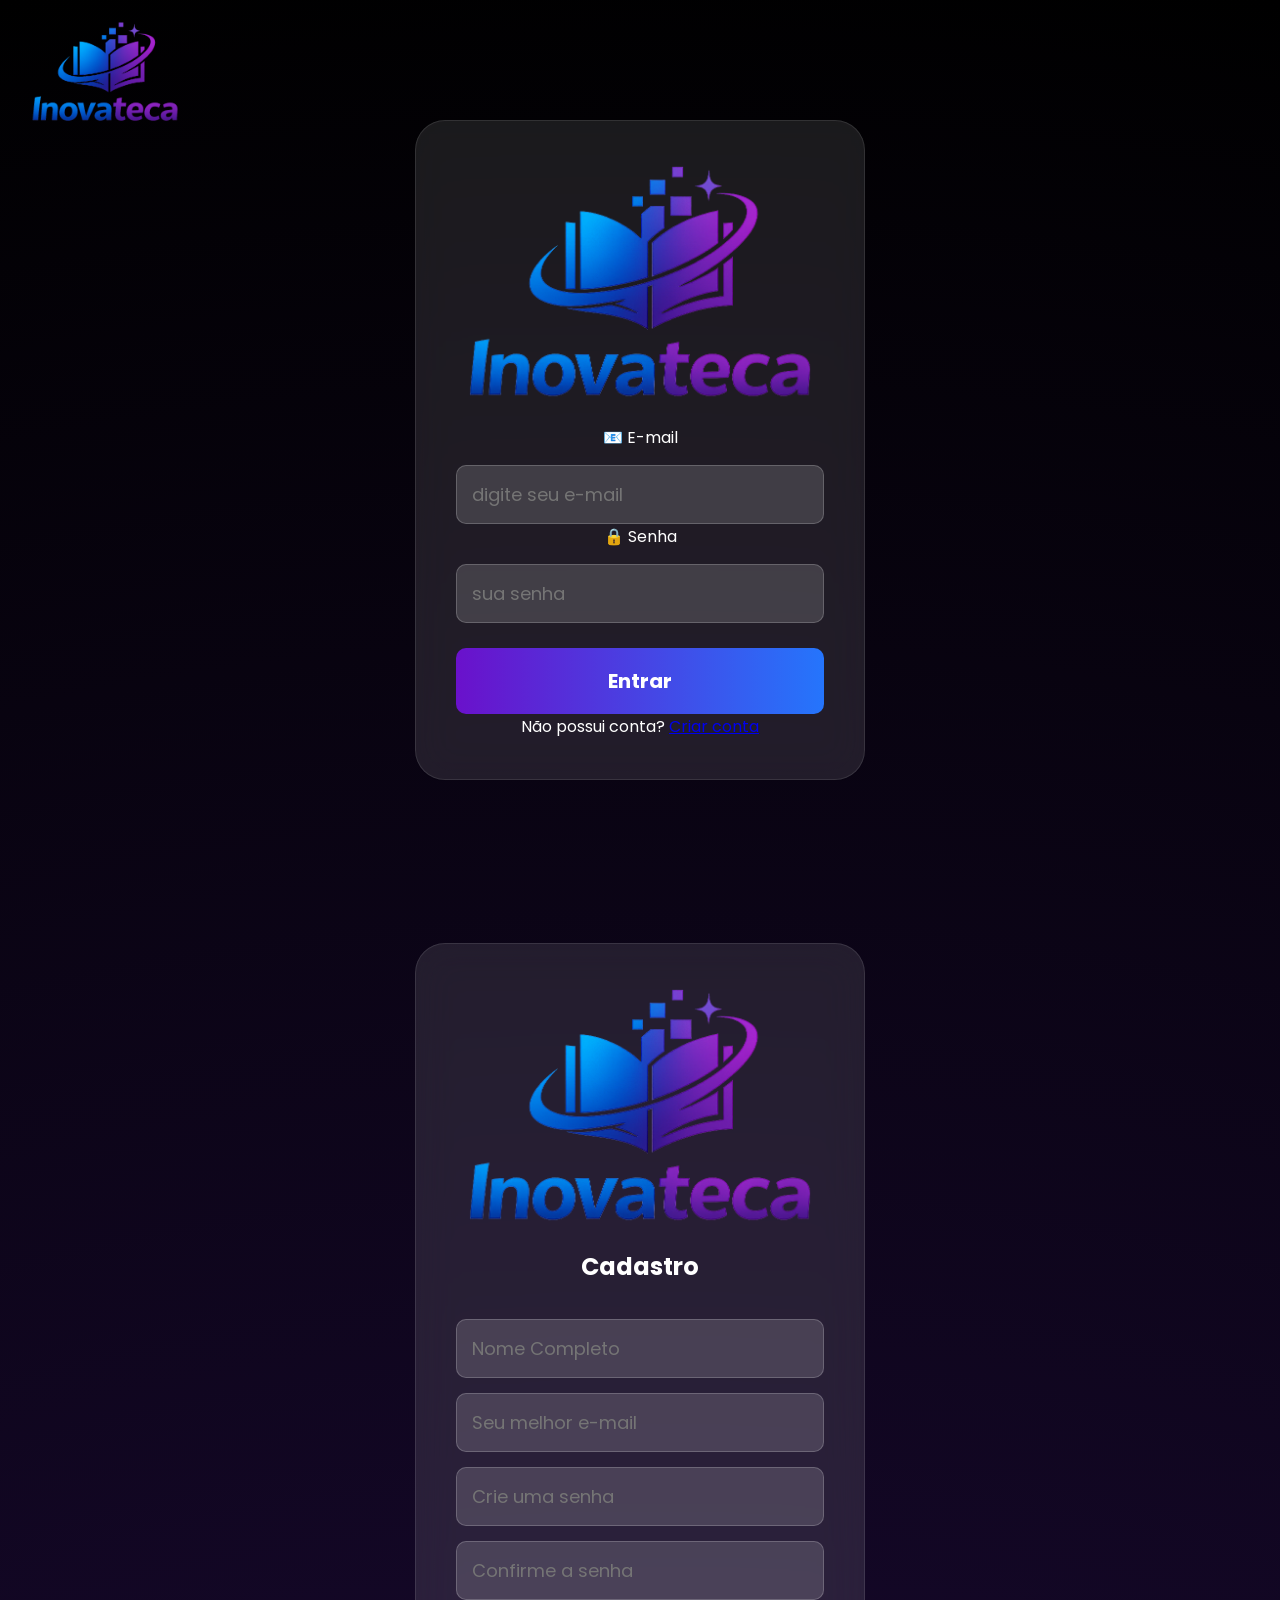
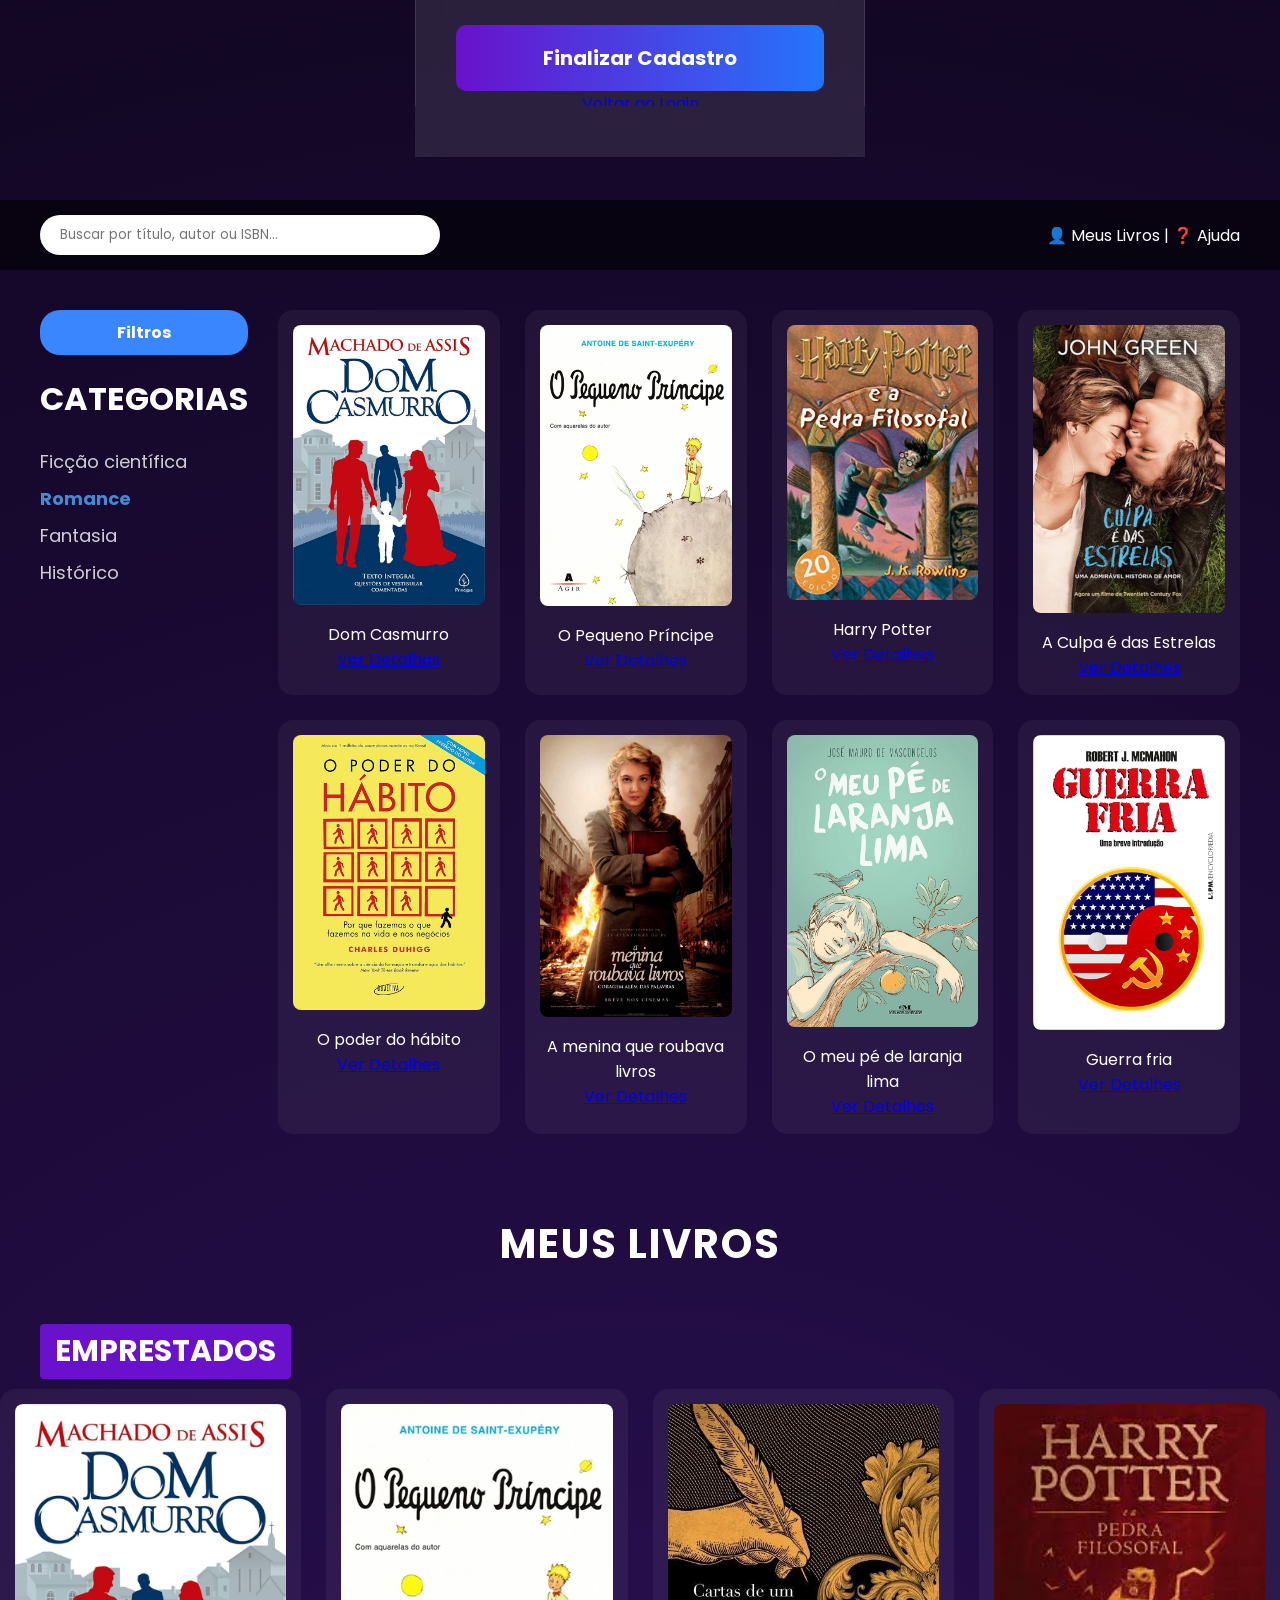
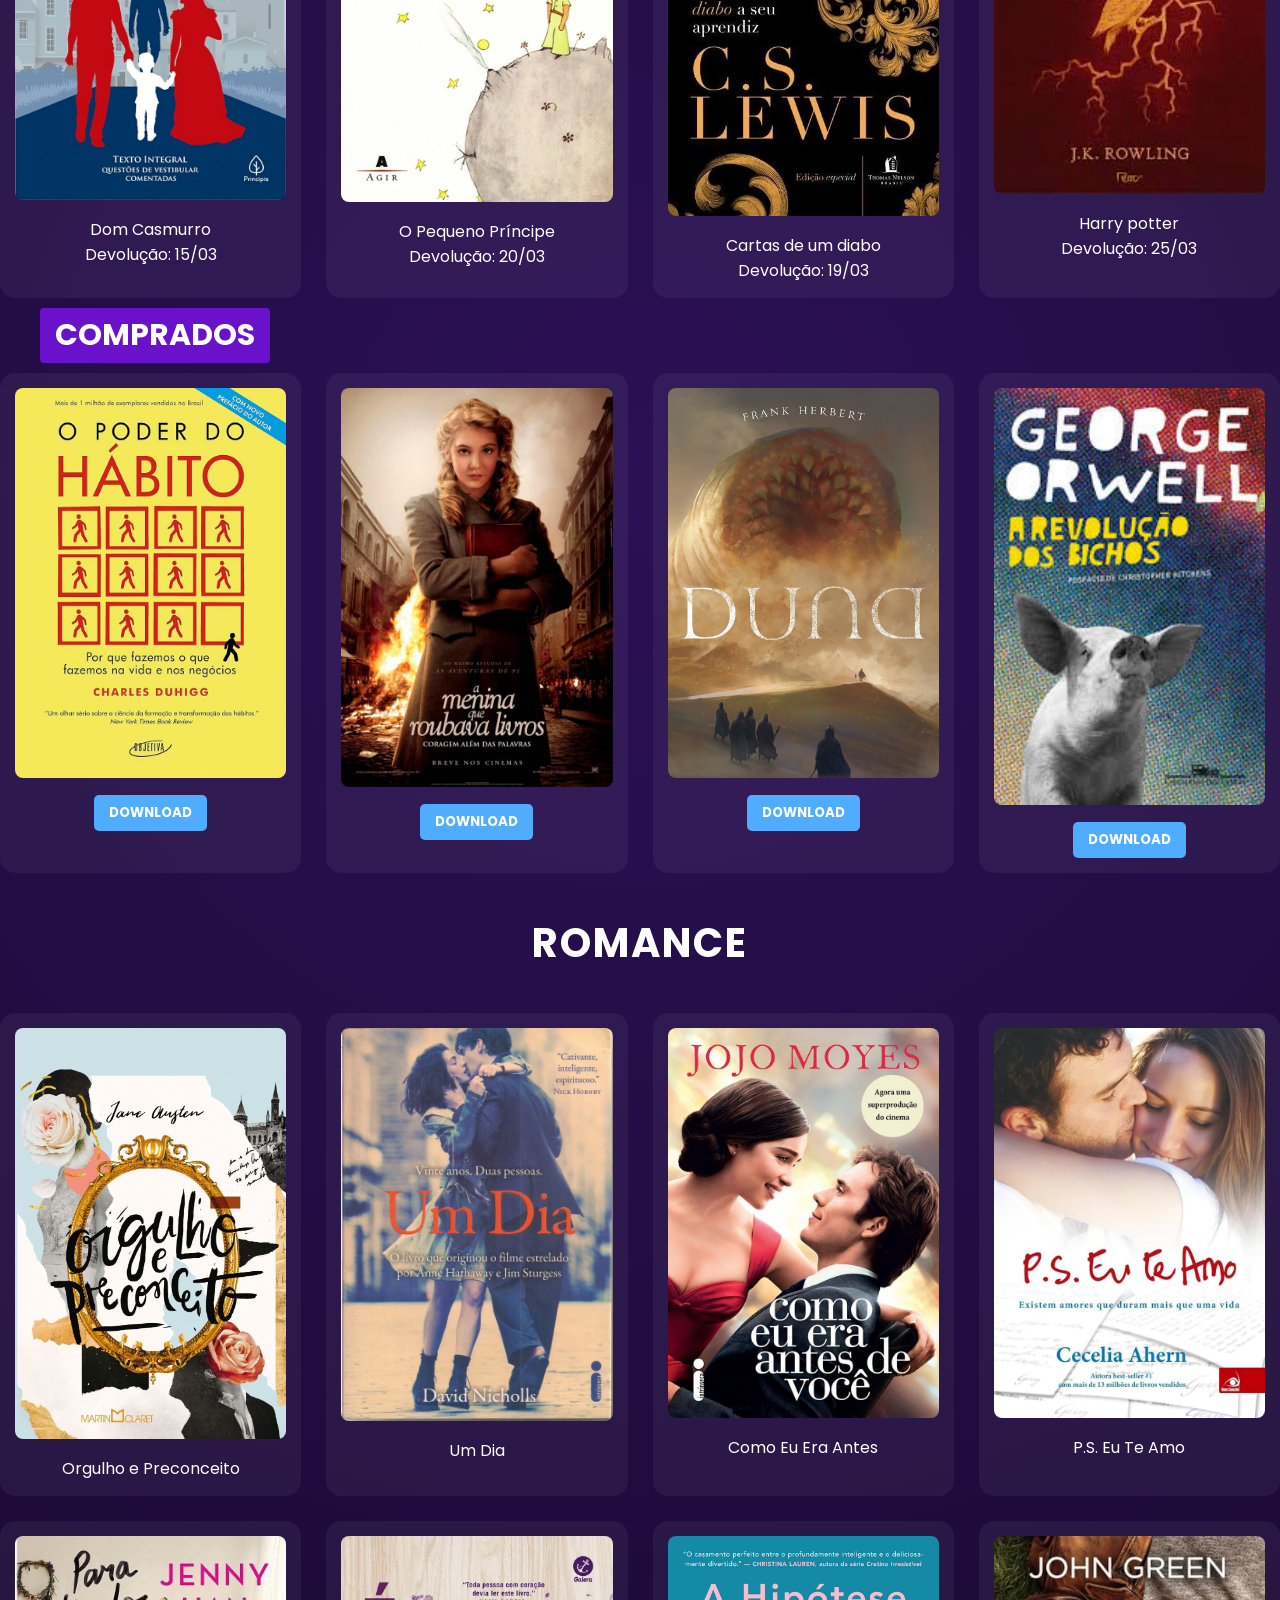
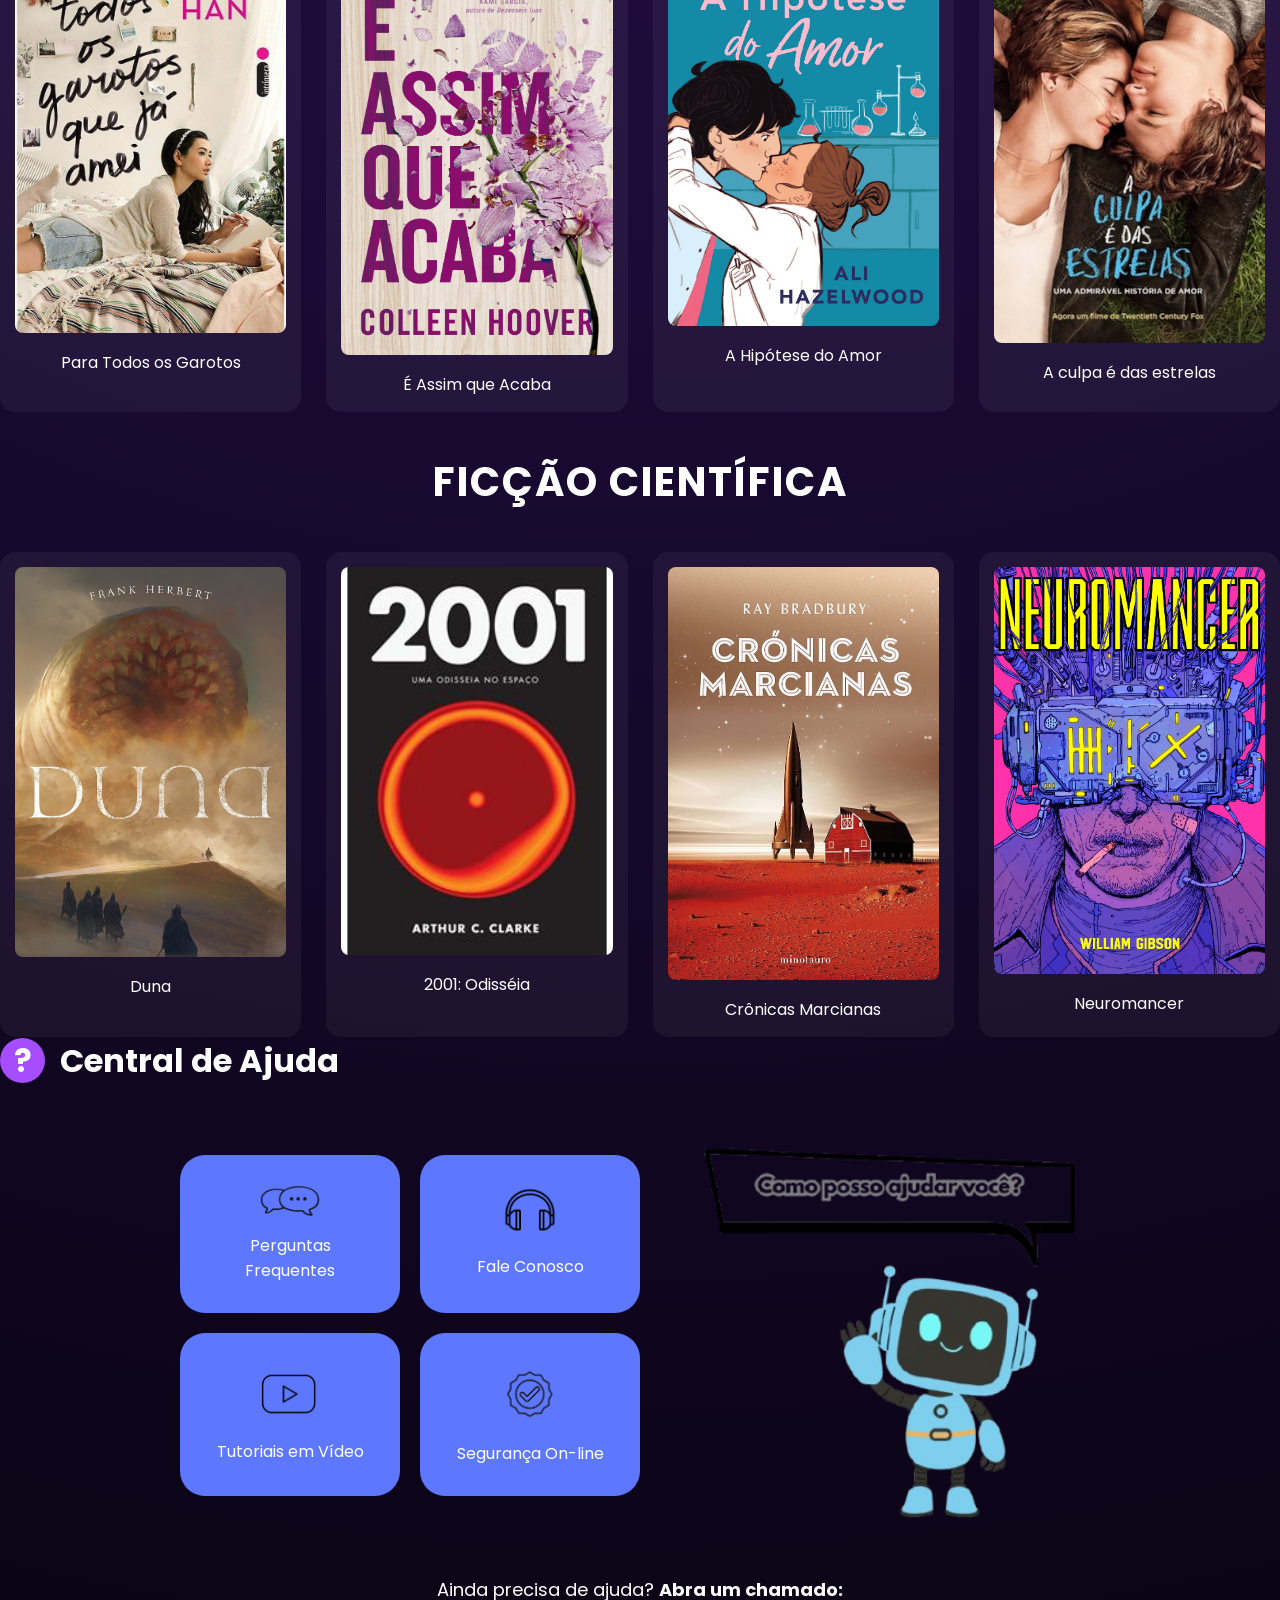
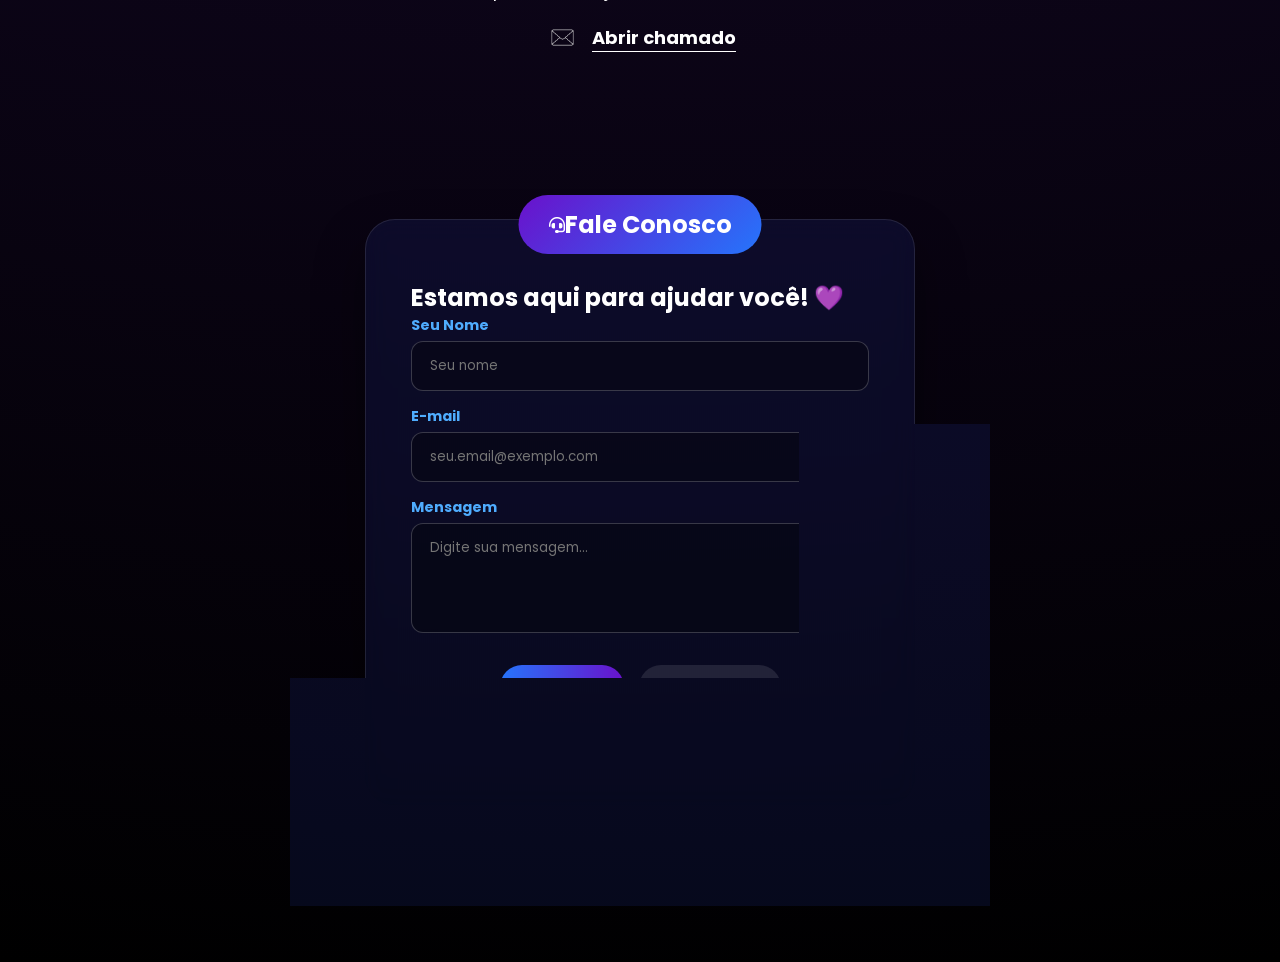
==== meu-site/index.html @ 7f97dfe0 "site adicionado" ====
<!DOCTYPE html>
<html lang="pt-br">
<head>
    <meta charset="UTF-8">
    <meta name="viewport" content="width=device-width, initial-scale=1.0">
    <title>Inovateca | Biblioteca Virtual</title>
    <link rel="stylesheet" href="style.css">
    <link href="https://fonts.googleapis.com/css2?family=Poppins:wght@400;600;700&display=swap" rel="stylesheet">
    <link rel="stylesheet" href="https://cdnjs.cloudflare.com/ajax/libs/font-awesome/6.0.0/css/all.min.css">
</head>
<body>

    <img src="logo2.png" alt="Inovateca" class="logo-fixa-canto">
    <div class="stars-bg"></div>

    <section id="login" class="panel">
        <div class="auth-card">
            <img src="logo.png" alt="Inovateca" class="logo-gigante"> 
            <div class="input-container">
                <div class="input-group"> 
                    <label>📧 E-mail</label>
                    <input type="email" placeholder="digite seu e-mail">
                </div>
                <div class="input-group">
                    <label>🔒 Senha</label>
                    <input type="password" placeholder="sua senha">
                </div>
            </div>
            <button class="btn-primary" onclick="document.getElementById('catalogo').scrollIntoView({behavior: 'smooth'})">Entrar</button>
            <p class="switch-auth">Não possui conta? <a href="#cadastro">Criar conta</a></p>
        </div>
    </section> 

    <section id="cadastro" class="panel">
        <div class="auth-card">
            <img src="logo.png" alt="Inovateca" class="logo-gigante">
            <h2 style="margin-bottom:20px">Cadastro</h2>
            <div class="input-container">
                <input type="text" placeholder="Nome Completo">
                <input type="email" placeholder="Seu melhor e-mail">
                <input type="password" placeholder="Crie uma senha">
                <input type="password" placeholder="Confirme a senha">
            </div>
            <button class="btn-primary">Finalizar Cadastro</button>
            <p class="switch-auth"><a href="#login">Voltar ao Login</a></p>
        </div>
    </section>

    <section id="catalogo" class="content-panel-full">
        <header class="top-header">
            <div class="search-box">
                <input type="text" placeholder="Buscar por título, autor ou ISBN...">
            </div>
            <div class="header-icons">
                <span onclick="document.getElementById('meus-livros').scrollIntoView({behavior: 'smooth'})" style="cursor:pointer">👤 Meus Livros</span> | 
                <span onclick="document.getElementById('ajuda').scrollIntoView({behavior: 'smooth'})" style="cursor:pointer">❓ Ajuda</span>
            </div>
        </header>

        <div class="main-layout">
            <aside class="sidebar">
                <div class="filter-badge">Filtros</div>
                <div class="filter-group">
                    <h4>Categorias</h4>
                    <ul>
                        <li onclick="document.getElementById('sci-fi').scrollIntoView({behavior: 'smooth'})" style="cursor:pointer">Ficção científica</li>
                        <li onclick="document.getElementById('romance').scrollIntoView({behavior: 'smooth'})" style="color:#4facfe; cursor:pointer; font-weight:bold;">Romance</li>
                        <li>Fantasia</li>
                        <li>Histórico</li>
                    </ul>
                </div>
            </aside>

            <main class="books-display">
                <div class="books-grid">
                    <div class="book-card"><img src="livro1.jpg"><p>Dom Casmurro</p><a href="#">Ver Detalhes</a></div>
                    <div class="book-card"><img src="livro2.jpg"><p>O Pequeno Príncipe</p><a href="#">Ver Detalhes</a></div>
                    <div class="book-card"><img src="livro3.jpg"><p>Harry Potter</p><a href="#">Ver Detalhes</a></div>
                    <div class="book-card"><img src="livro4.jpg"><p>A Culpa é das Estrelas</p><a href="#">Ver Detalhes</a></div>
                    <div class="book-card"><img src="livro5.jpg"><p>O poder do hábito</p><a href="#">Ver Detalhes</a></div>
                    <div class="book-card"><img src="livro6.jpg"><p>A menina que roubava livros</p><a href="#">Ver Detalhes</a></div>
                    <div class="book-card"><img src="livro7.jpg"><p>O meu pé de laranja lima</p><a href="#">Ver Detalhes</a></div>
                    <div class="book-card"><img src="livro8.jpg"><p>Guerra fria</p><a href="#">Ver Detalhes</a></div>
                </div>
            </main>
        </div>
    </section>

    <section id="meus-livros" class="content-panel-full section-padding">
        <div class="container-center">
            <h2 class="romance-huge-title">Meus Livros</h2>
            <div class="label-purple">Emprestados</div>
            <div class="books-grid">
                <div class="book-card"><img src="livro1.jpg"><p>Dom Casmurro</p><span>Devolução: 15/03</span></div>
                <div class="book-card"><img src="livro2.jpg"><p>O Pequeno Príncipe</p><span>Devolução: 20/03</span></div>
                <div class="book-card"><img src="livro20.jpg"><p>Cartas de um diabo</p><span>Devolução: 19/03</span></div>
                <div class="book-card"><img src="livro17.jpg"><p>Harry potter</p><span>Devolução: 25/03</span></div>
            </div>
            
            <div class="label-purple">Comprados</div>
            <div class="books-grid">
                <div class="book-card"><img src="livro5.jpg"><button class="btn-dw">DOWNLOAD</button></div>
                <div class="book-card"><img src="livro6.jpg"><button class="btn-dw">DOWNLOAD</button></div>
                <div class="book-card"><img src="livro21.jpg"><button class="btn-dw">DOWNLOAD</button></div>
                <div class="book-card"><img src="livro19.jpg"><button class="btn-dw">DOWNLOAD</button></div>
            </div>
        </div>
    </section>

    <section id="romance" class="content-panel-full section-padding">
        <div class="container-center">
            <h1 class="romance-huge-title">ROMANCE</h1>
            <div class="books-grid">
                <div class="book-card"><img src="livro10.jpg"><p>Orgulho e Preconceito</p></div>
                <div class="book-card"><img src="livro9.jpg"><p>Um Dia</p></div>
                <div class="book-card"><img src="livro14.jpg"><p>Como Eu Era Antes</p></div>
                <div class="book-card"><img src="livro13.jpg"><p>P.S. Eu Te Amo</p></div>
                <div class="book-card"><img src="livro12.jpg"><p>Para Todos os Garotos</p></div>
                <div class="book-card"><img src="livro11.jpg"><p>É Assim que Acaba</p></div>
                <div class="book-card"><img src="livro15.jpg"><p>A Hipótese do Amor</p></div>
                <div class="book-card"><img src="livro4.jpg"><p>A culpa é das estrelas</p></div>
            </div>
        </div>
    </section>

    <section id="sci-fi" class="content-panel-full section-padding">
        <div class="container-center">
            <h1 class="romance-huge-title">FICÇÃO CIENTÍFICA</h1>
            <div class="books-grid">
                <div class="book-card"><img src="livro21.jpg"><p>Duna</p></div>
                <div class="book-card"><img src="livro22.jpg"><p>2001: Odisséia</p></div>
                <div class="book-card"><img src="livro23.jpg"><p>Crônicas Marcianas</p></div>
                <div class="book-card"><img src="livro24.jpg"><p>Neuromancer</p></div>
            </div>
        </div>
    </section>

    <section id="ajuda" class="content-panel-full section-padding">
        <div class="container-center">
            <h2 class="title-section-ajuda">
                <span class="purple-circle">?</span> Central de Ajuda
            </h2>
            <div class="help-main-flex">
                <div class="help-grid-blue">
                    <div class="help-card"><img src="balão.png"><p>Perguntas Frequentes</p></div>
                    <div class="help-card" onclick="document.getElementById('contato-secao').scrollIntoView({behavior: 'smooth'})">
                        <img src="fone.png"><p>Fale Conosco</p>
                    </div>
                    <div class="help-card"><img src="youtube.png"><p>Tutoriais em Vídeo</p></div>
                    <div class="help-card"><img src="segurança.png"><p>Segurança On-line</p></div>
                </div>
                <div class="robot-side-box">
                    <img src="robo.png" alt="Robô" class="img-robo-ajuda">
                </div>
            </div>
            <div class="ticket-footer">
                <p>Ainda precisa de ajuda? <strong>Abra um chamado:</strong></p>
                <div class="ticket-line">
                    <img src="envelope.png" class="mini-envelope">
                    <a href="#">Abrir chamado</a>
                </div>
            </div>
        </div>
    </section>

    <section id="contato-secao" class="panel">
        <div class="container-contato">
            <div class="contact-card">
                <div class="header-badge">
                    <i class="fas fa-headset"></i>
                    <h1>Fale Conosco</h1>
                </div>
                <h2>Estamos aqui para <strong>ajudar você!</strong> 💜</h2>
                <form>
                    <div class="input-group">
                        <label>Seu Nome</label>
                        <input type="text" placeholder="Seu nome">
                    </div>
                    <div class="input-group">
                        <label>E-mail</label>
                        <input type="email" placeholder="seu.email@exemplo.com">
                    </div>
                    <div class="input-group">
                        <label>Mensagem</label>
                        <textarea rows="4" placeholder="Digite sua mensagem..."></textarea>
                    </div>
                    <div class="button-container">
                        <button type="submit" class="btn-send">Enviar</button>
                        <button type="button" class="btn-cancel">Cancelar</button>
                    </div>
                </form>
                <p class="footer-text">
                    Ou entre em contato direto: <a href="mailto:suport@exemplo.com">suport@exemplo.com</a>
                </p>
            </div>
        </div>
    </section>

</body>
</html>
---- meu-site/style.css ----
/* --- CONFIGURAÇÕES GERAIS --- */
* { 
    margin: 0; 
    padding: 0; 
    box-sizing: border-box; 
    font-family: 'Poppins', sans-serif; 
}

body { 
    background: radial-gradient(circle at center, #2b1055 0%, #000 100%);
    color: white; 
    scroll-behavior: smooth; 
    overflow-x: hidden; 
}

.stars-bg {
    position: fixed; 
    top: 0; left: 0; 
    width: 100%; height: 100%;
    background-image: url('https://www.transparenttextures.com/patterns/stardust.png');
    z-index: -1;
}

.logo-fixa-canto {
    position: fixed; 
    top: 20px; left: 30px; 
    width: 150px;
    z-index: 9999; 
    pointer-events: none;
}

.panel { 
    min-height: 100vh; 
    display: flex; 
    justify-content: center; 
    align-items: center; 
}

/* CLASSE ADICIONADA: TÍTULO GIGANTE CENTRALIZADO */
.romance-huge-title {
    width: 100%;
    text-align: center;
    font-size: 40px;
    font-weight: 700;
    text-transform: uppercase;
    color: white;
    margin: 40px 0;
    letter-spacing: 2px;
}

/* --- LOGIN / CADASTRO --- */
.auth-card {
    background: rgba(255, 255, 255, 0.1);
    backdrop-filter: blur(20px);
    border-radius: 30px; 
    padding: 40px; 
    width: 450px;
    text-align: center; 
    border: 1px solid rgba(255,255,255,0.1);
}

.logo-gigante { width: 350px; margin-bottom: 10px; }

.auth-card input {
    width: 100%; 
    background: rgba(255,255,255,0.15);
    border: 1px solid rgba(255,255,255,0.2);
    border-radius: 10px; 
    padding: 15px; 
    color: white;
    font-size: 18px; 
    margin-top: 15px;
}

.btn-primary {
    width: 100%; 
    padding: 18px; 
    margin-top: 25px;
    border-radius: 10px; 
    border: none; 
    font-weight: bold;
    background: linear-gradient(90deg, #6a11cb, #2575fc);
    color: white; 
    font-size: 20px; 
    cursor: pointer;
}

/* --- CATALOGO (AJUSTADO PELA IMAGEM) --- */
.top-header {
    display: flex; 
    align-items: center; 
    justify-content: space-between;
    padding: 15px 40px; 
    background: rgba(0,0,0,0.6);
}

.search-box input { 
    background: white; 
    color: #333; 
    border-radius: 20px; 
    padding: 10px 20px; 
    width: 400px; 
    border: none; 
}

.main-layout { display: flex; padding: 40px; gap: 30px; }
.sidebar { width: 250px; }
.filter-badge { background: #3a86ff; padding: 10px; border-radius: 20px; text-align: center; font-weight: bold; }

.filter-group h4 { 
    font-size: 32px; 
    margin: 20px 0; 
    color: white; 
    text-transform: uppercase; 
    font-weight: 700;
}

.filter-group li { 
    list-style: none; 
    font-size: 18px; 
    padding: 5px 0; 
    opacity: 0.8; 
    transition: 0.3s; 
}

.books-grid {
    display: grid; 
    grid-template-columns: repeat(4, 1fr); 
    gap: 25px; 
    flex-grow: 1;
}

.book-card { 
    background: rgba(255,255,255,0.05); 
    padding: 15px; 
    border-radius: 15px; 
    text-align: center; 
    transition: 0.3s;
}

.book-card:hover {
    box-shadow: 0 0 15px rgba(177, 148, 255, 0.4);
    transform: translateY(-5px);
}

.book-card img { 
    width: 100%; 
    border-radius: 8px; 
    margin-bottom: 10px; 
}

.btn-dw { 
    background: #4facfe; 
    border: none; 
    padding: 8px 15px; 
    border-radius: 5px; 
    color: white; 
    font-weight: bold; 
    cursor: pointer; 
}

/* --- AJUDA --- */
.title-section-ajuda { font-size: 32px; margin-bottom: 40px; display: flex; align-items: center; }
.purple-circle { 
    background: #a64dff; 
    width: 45px; height: 45px; 
    border-radius: 50%; 
    display: flex; justify-content: center; align-items: center; 
    margin-right: 15px; 
    font-weight: bold;
}

.help-main-flex { display: flex; align-items: center; justify-content: center; gap: 60px; }
.help-grid-blue { display: grid; grid-template-columns: repeat(2, 220px); gap: 20px; }
.help-card { 
    background: #5d78ff; 
    padding: 30px; 
    border-radius: 25px; 
    text-align: center; 
    cursor: pointer; 
    transition: 0.3s; 
}

.help-card:hover { transform: scale(1.05); }
.help-card img { width: 60px; margin-bottom: 10px; }
.img-robo-ajuda { width: 400px; }

.robot-side-box { display: flex; flex-direction: column; align-items: center; }
.chat-bubble-tail {
    background: white; color: black; padding: 12px 25px;
    border-radius: 15px; font-weight: bold; margin-bottom: 20px;
    position: relative; box-shadow: 0 4px 10px rgba(0,0,0,0.2);
}
.chat-bubble-tail::after {
    content: ''; position: absolute; bottom: -10px; right: 50%;
    transform: translateX(50%); border-left: 10px solid transparent;
    border-right: 10px solid transparent; border-top: 10px solid white;
}

/* RODAPÉ CHAMADO */
.ticket-footer { text-align: center; margin-top: 50px; font-size: 18px; }

.ticket-line { 
    display: flex; 
    align-items: center; 
    justify-content: center; 
    gap: 12px; 
    margin-top: 10px; 
}

.mini-envelope { width: 35px; height: auto; }

.ticket-line a { 
    color: white; 
    text-decoration: none; 
    font-weight: bold; 
    border-bottom: 1px solid white; 
    transition: 0.3s; 
}

.ticket-line a:hover { color: #4facfe; border-bottom-color: #4facfe; }

/* --- FALE CONOSCO (PREMIUM) --- */
.container-contato { width: 100%; display: flex; justify-content: center; padding: 60px 20px; }

.contact-card {
    background: rgba(40, 60, 180, 0.15); 
    backdrop-filter: blur(12px);
    padding: 60px 45px 40px; 
    border-radius: 30px;
    width: 100%; 
    max-width: 550px; 
    position: relative;
    border: 1px solid rgba(255, 255, 255, 0.1);
    box-shadow: 0 25px 50px rgba(0, 0, 0, 0.4);
}

.contact-card .header-badge {
    background: linear-gradient(135deg, #6a11cb 0%, #2575fc 100%);
    display: flex; align-items: center; padding: 12px 30px;
    border-radius: 50px; position: absolute; top: -25px; left: 50%;
    transform: translateX(-50%); white-space: nowrap;
}

.contact-card label { display: block; margin-bottom: 5px; color: #4facfe; font-size: 0.9rem; font-weight: bold; text-align: left; }

.contact-card input, .contact-card textarea {
    width: 100% !important; 
    padding: 14px 18px !important; 
    border-radius: 12px !important;
    background: rgba(0, 0, 0, 0.3) !important; 
    border: 1px solid rgba(255, 255, 255, 0.2) !important;
    color: white !important; 
    margin-bottom: 15px !important; 
    outline: none !important;
}

.contact-card input:focus, .contact-card textarea:focus {
    border-color: #6a11cb !important; 
    box-shadow: 0 0 10px rgba(106, 17, 203, 0.5) !important;
}

.button-container { display: flex; gap: 15px; justify-content: center; margin-top: 10px; }

.btn-send { background: linear-gradient(90deg, #2575fc, #6a11cb); color: white; padding: 12px 40px; border-radius: 30px; border:none; font-weight:bold; cursor:pointer; }
.btn-cancel { background: rgba(255,255,255,0.1); color: white; padding: 12px 40px; border-radius: 30px; border:none; cursor:pointer; }

.footer-text { text-align: center; margin-top: 35px; font-size: 0.85rem; color: rgba(255, 255, 255, 0.5); }
.footer-text a { color: #4facfe; font-weight: bold; text-decoration: none; }

.label-purple {
    background-color: #6a11cb; /* Roxo vibrante combinando com seu tema */
    color: white;               /* Cor do texto */
    padding: 5px 15px;          /* Espaçamento interno para formar o quadrado/retângulo */
    border-radius: 4px;         /* Curvatura leve nos cantos (opcional) */
    display: inline-block;      /* Faz o fundo envolver apenas o texto */
    font-weight: bold;          /* Deixa o texto em negrito para destacar */
    font-size: 30px;            /* Tamanho da fonte */
    text-transform: uppercase;  /* Letras maiúsculas para estilo de etiqueta */
    margin: 10px;
    margin-left: 40px;
}
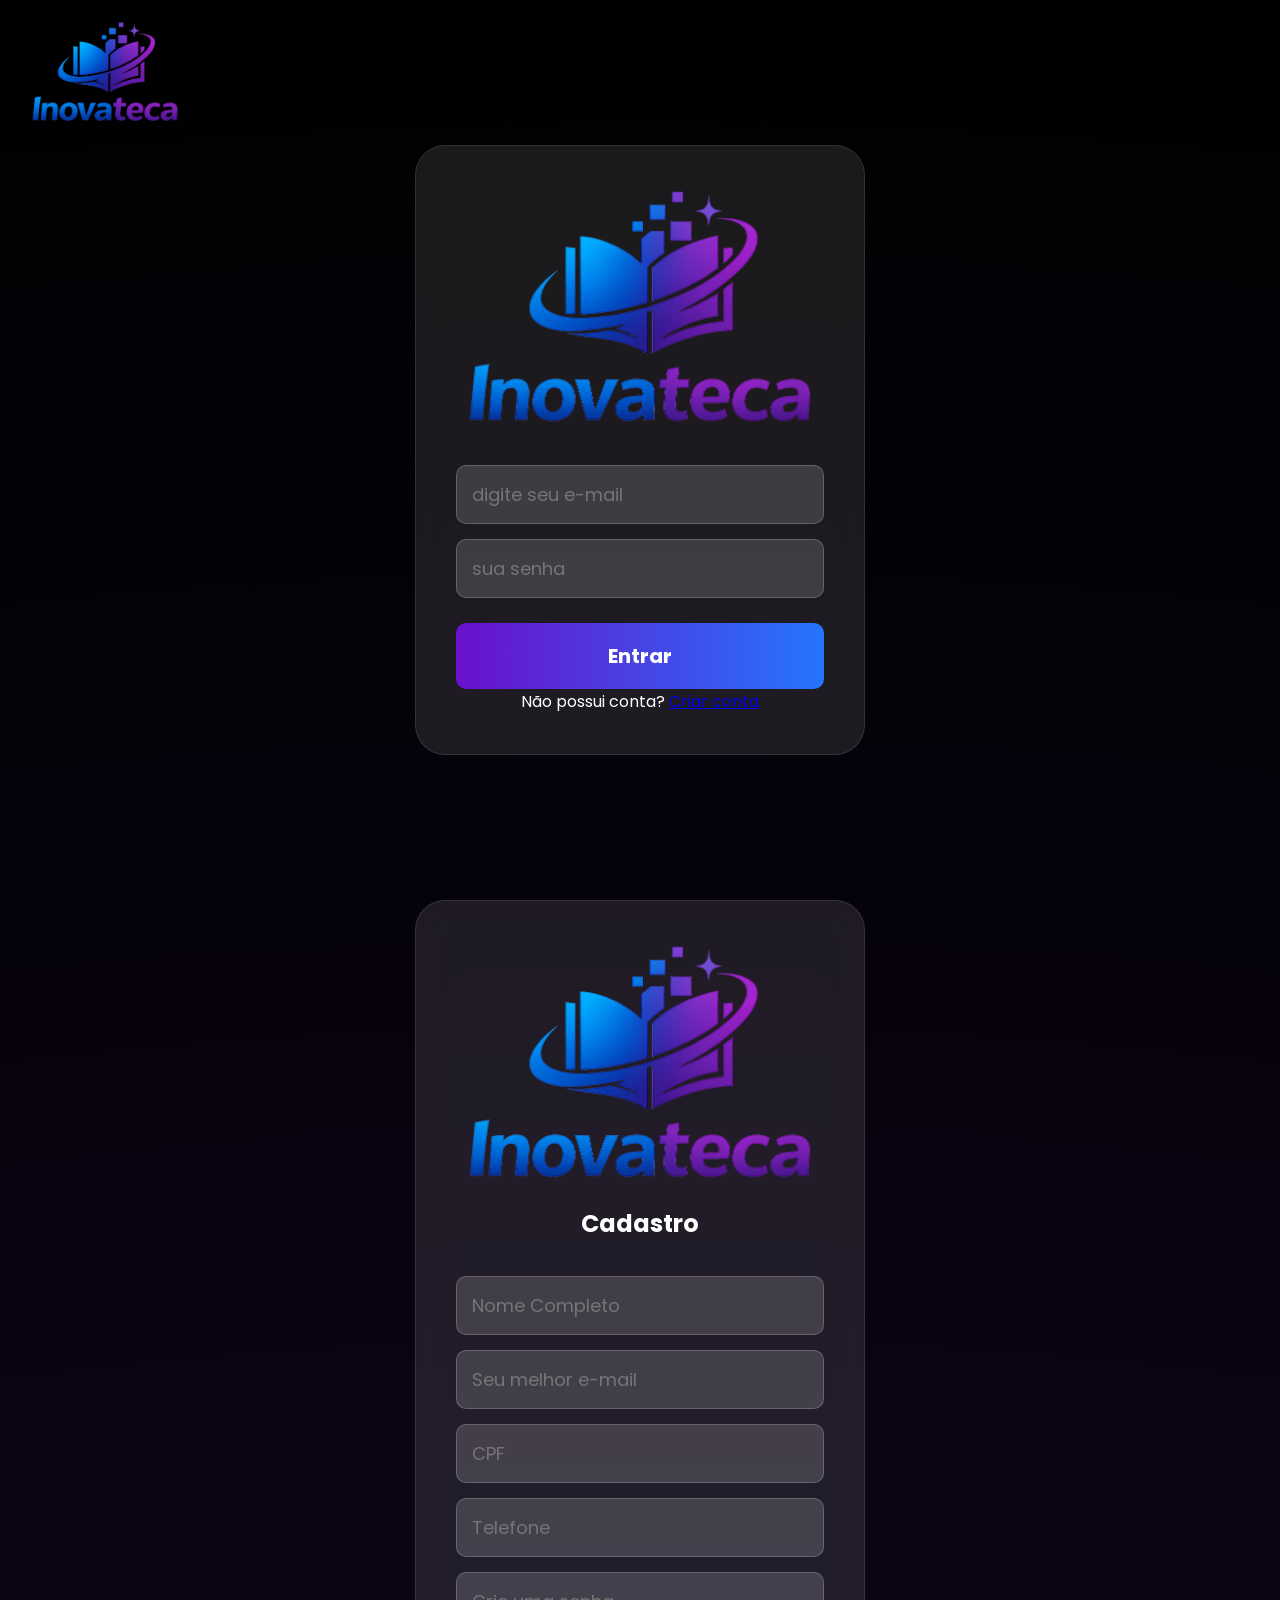
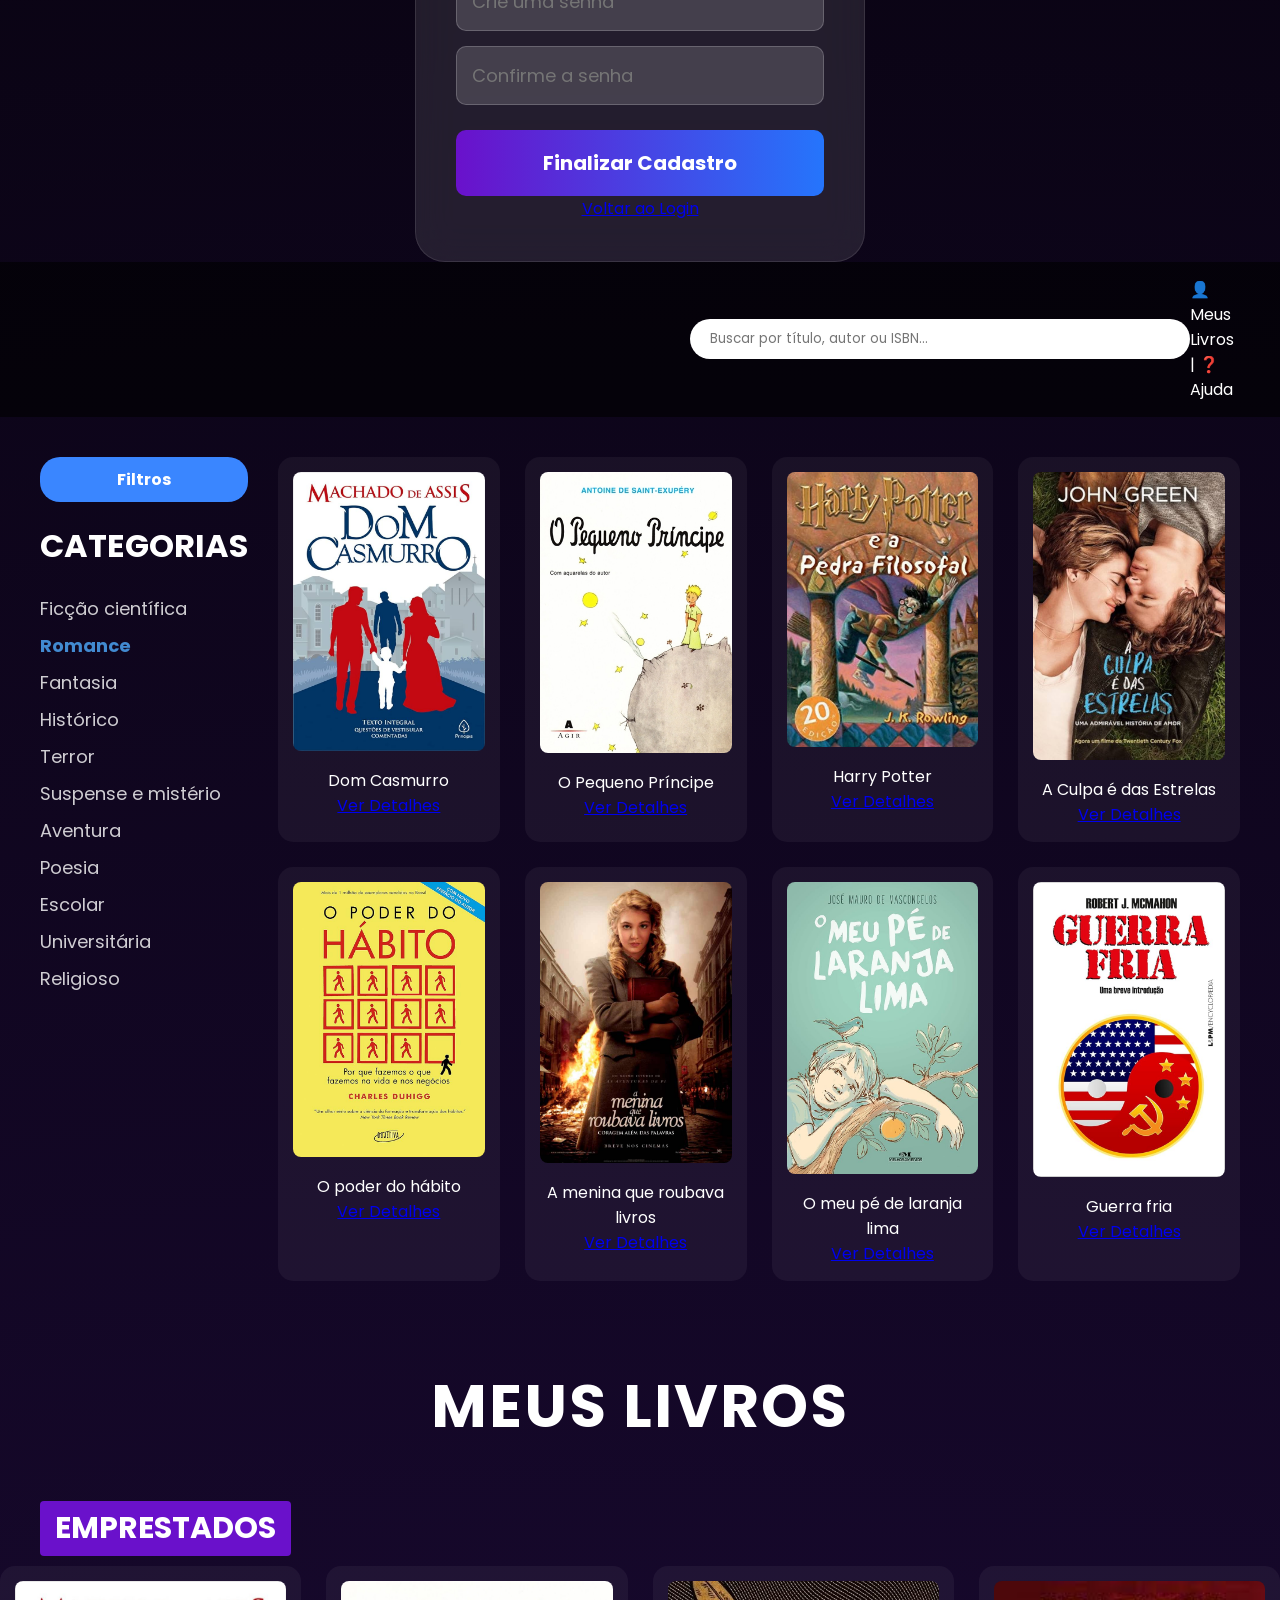
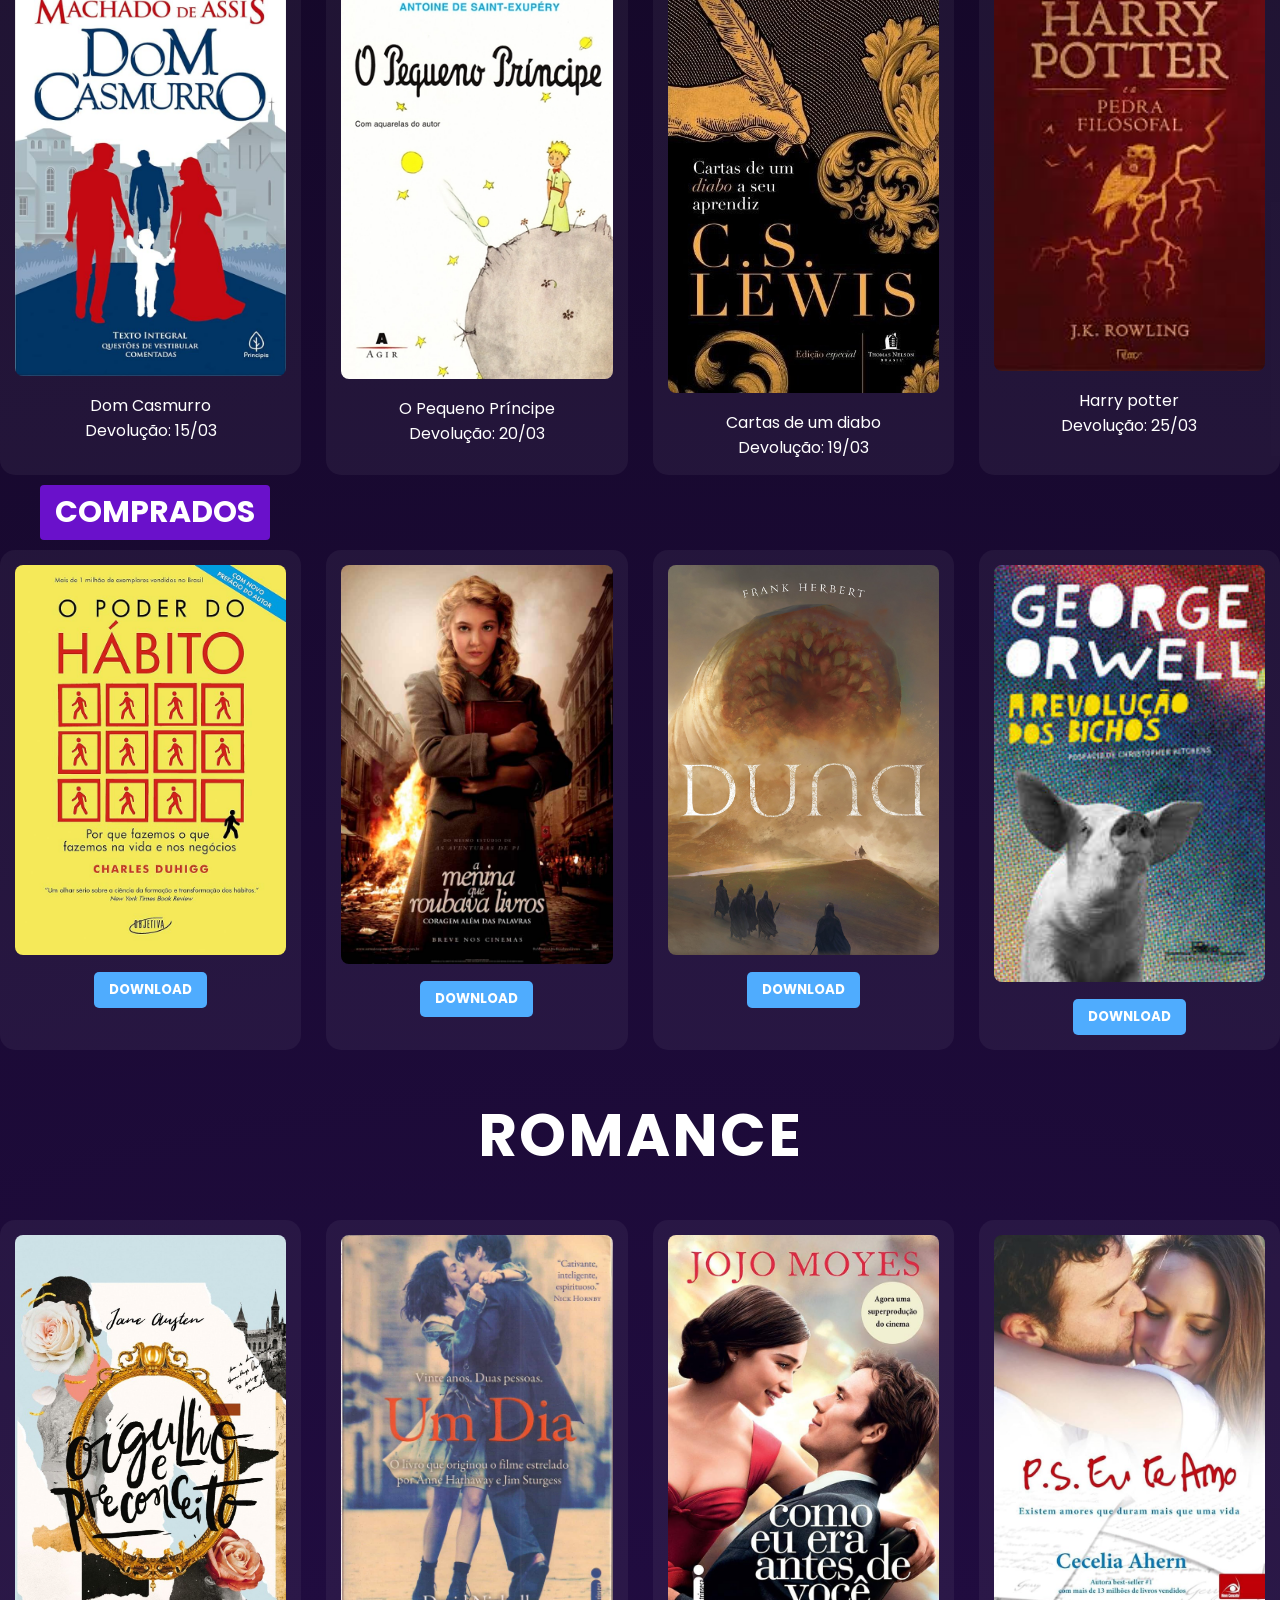
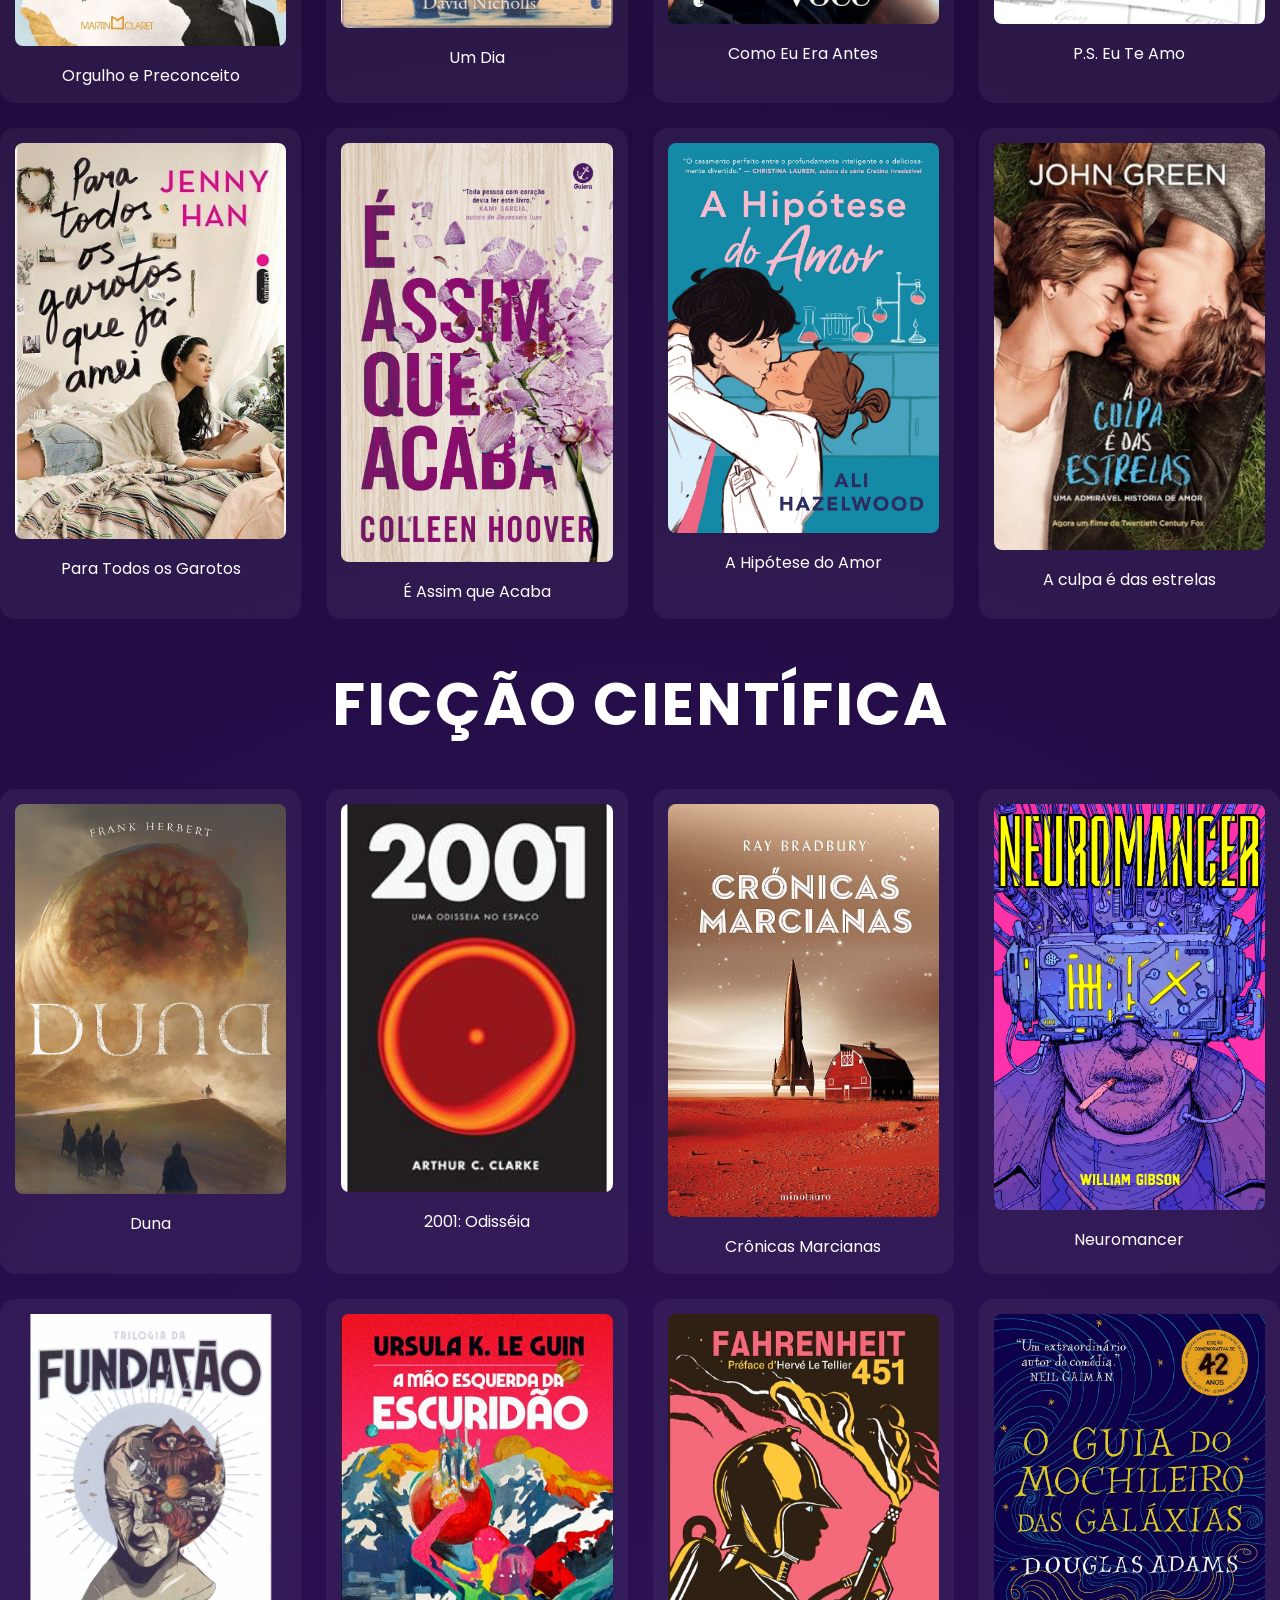
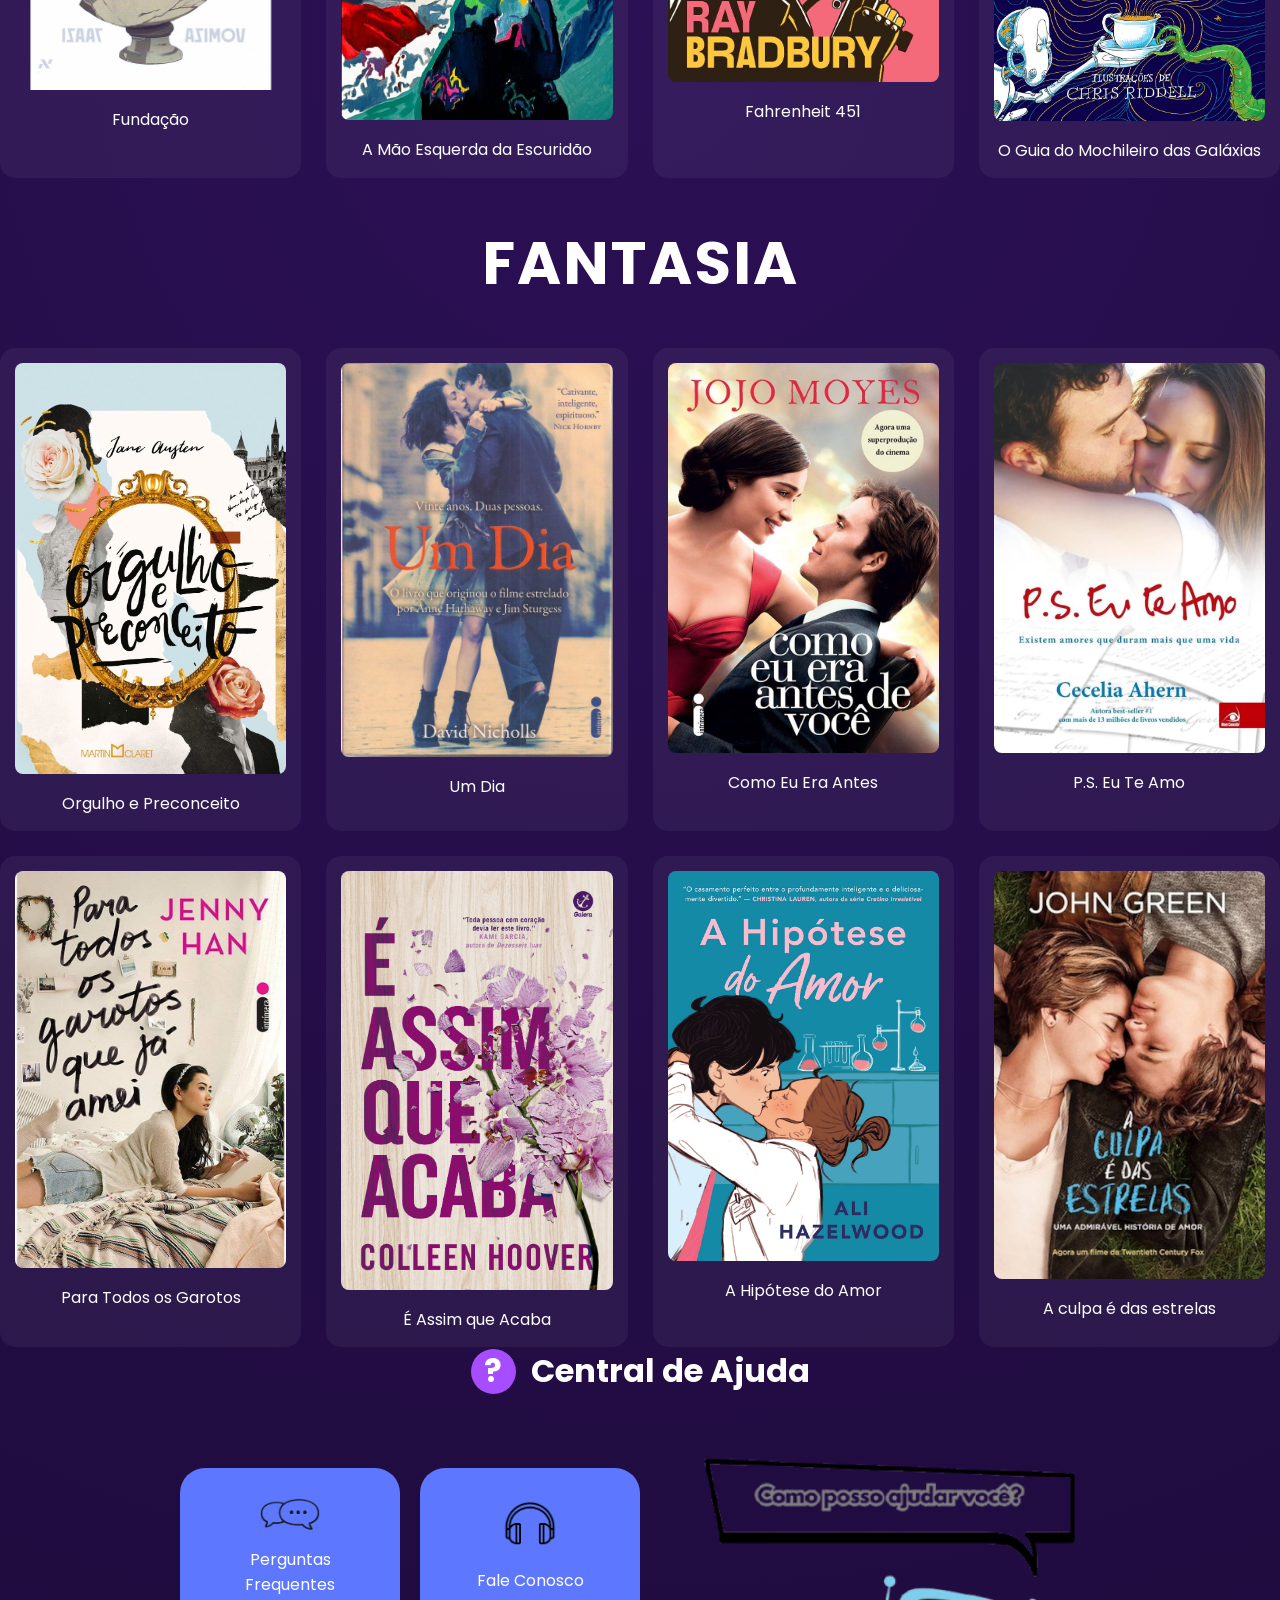
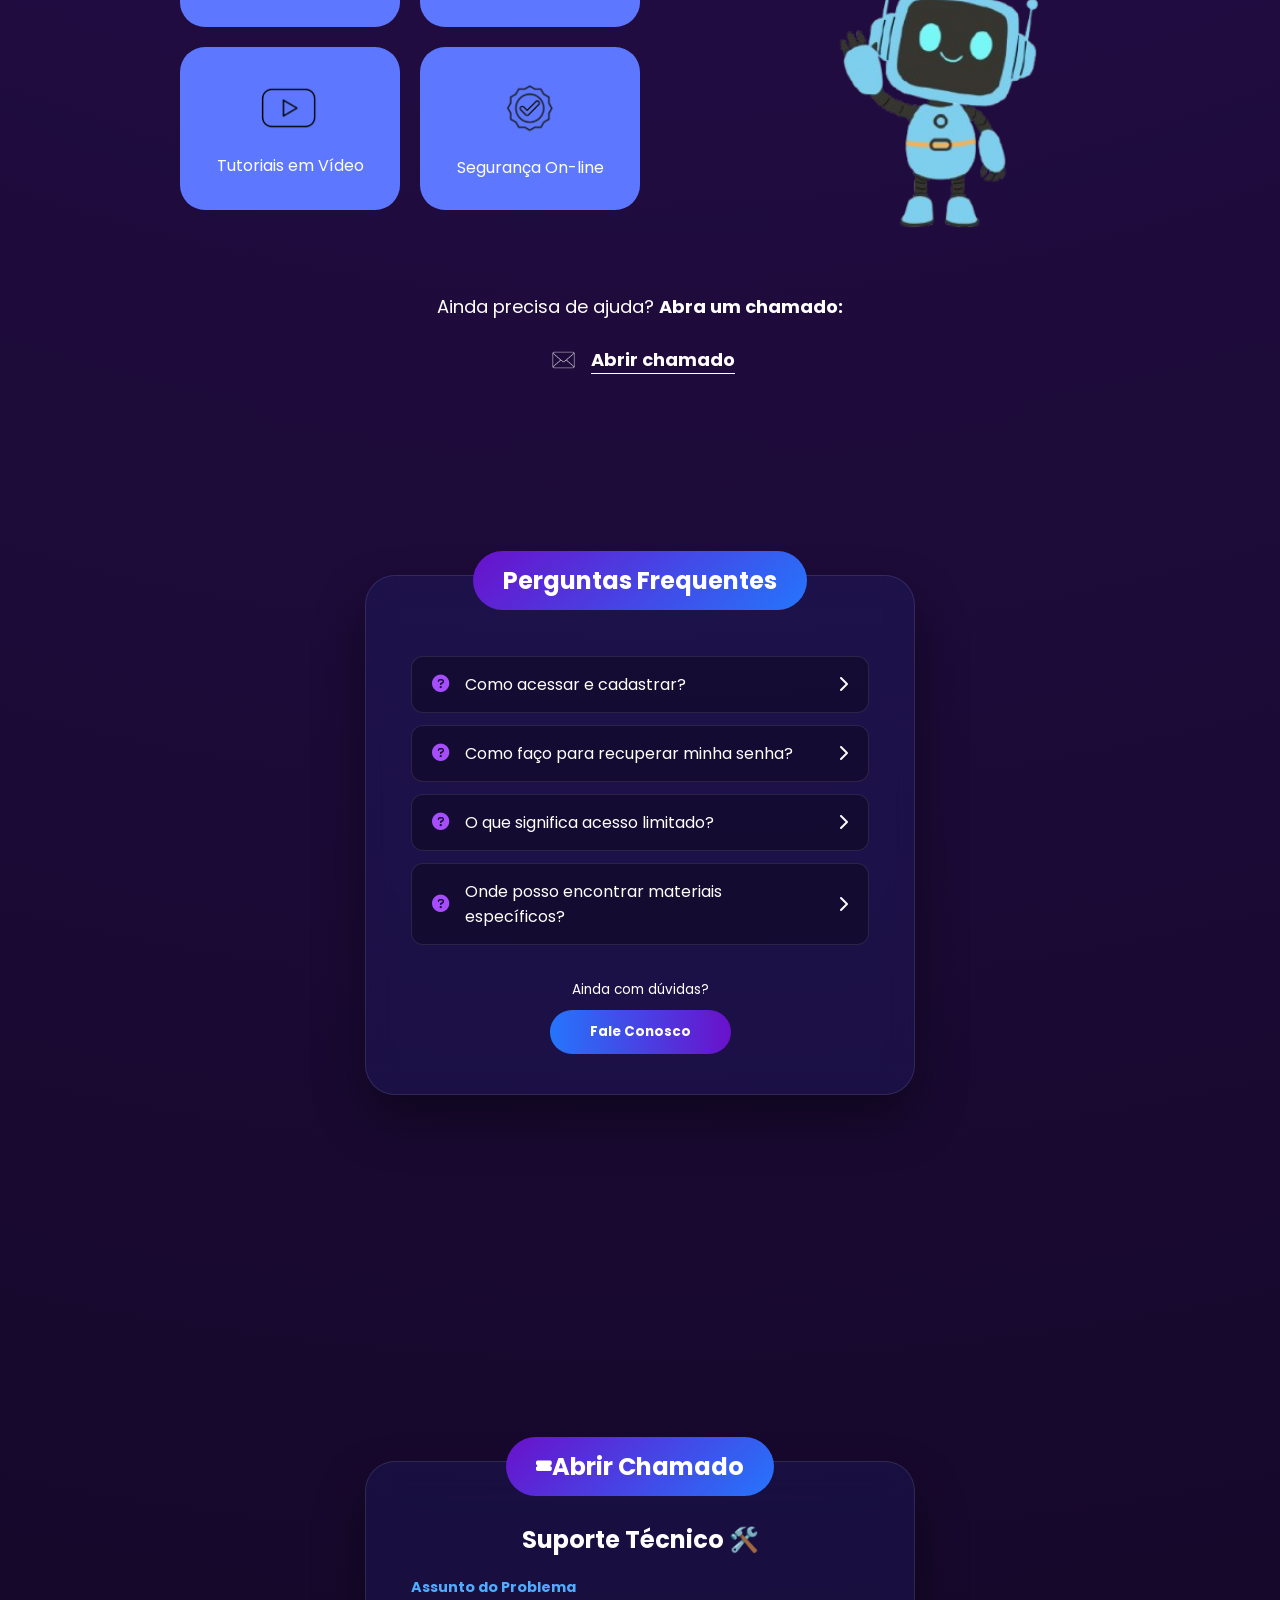
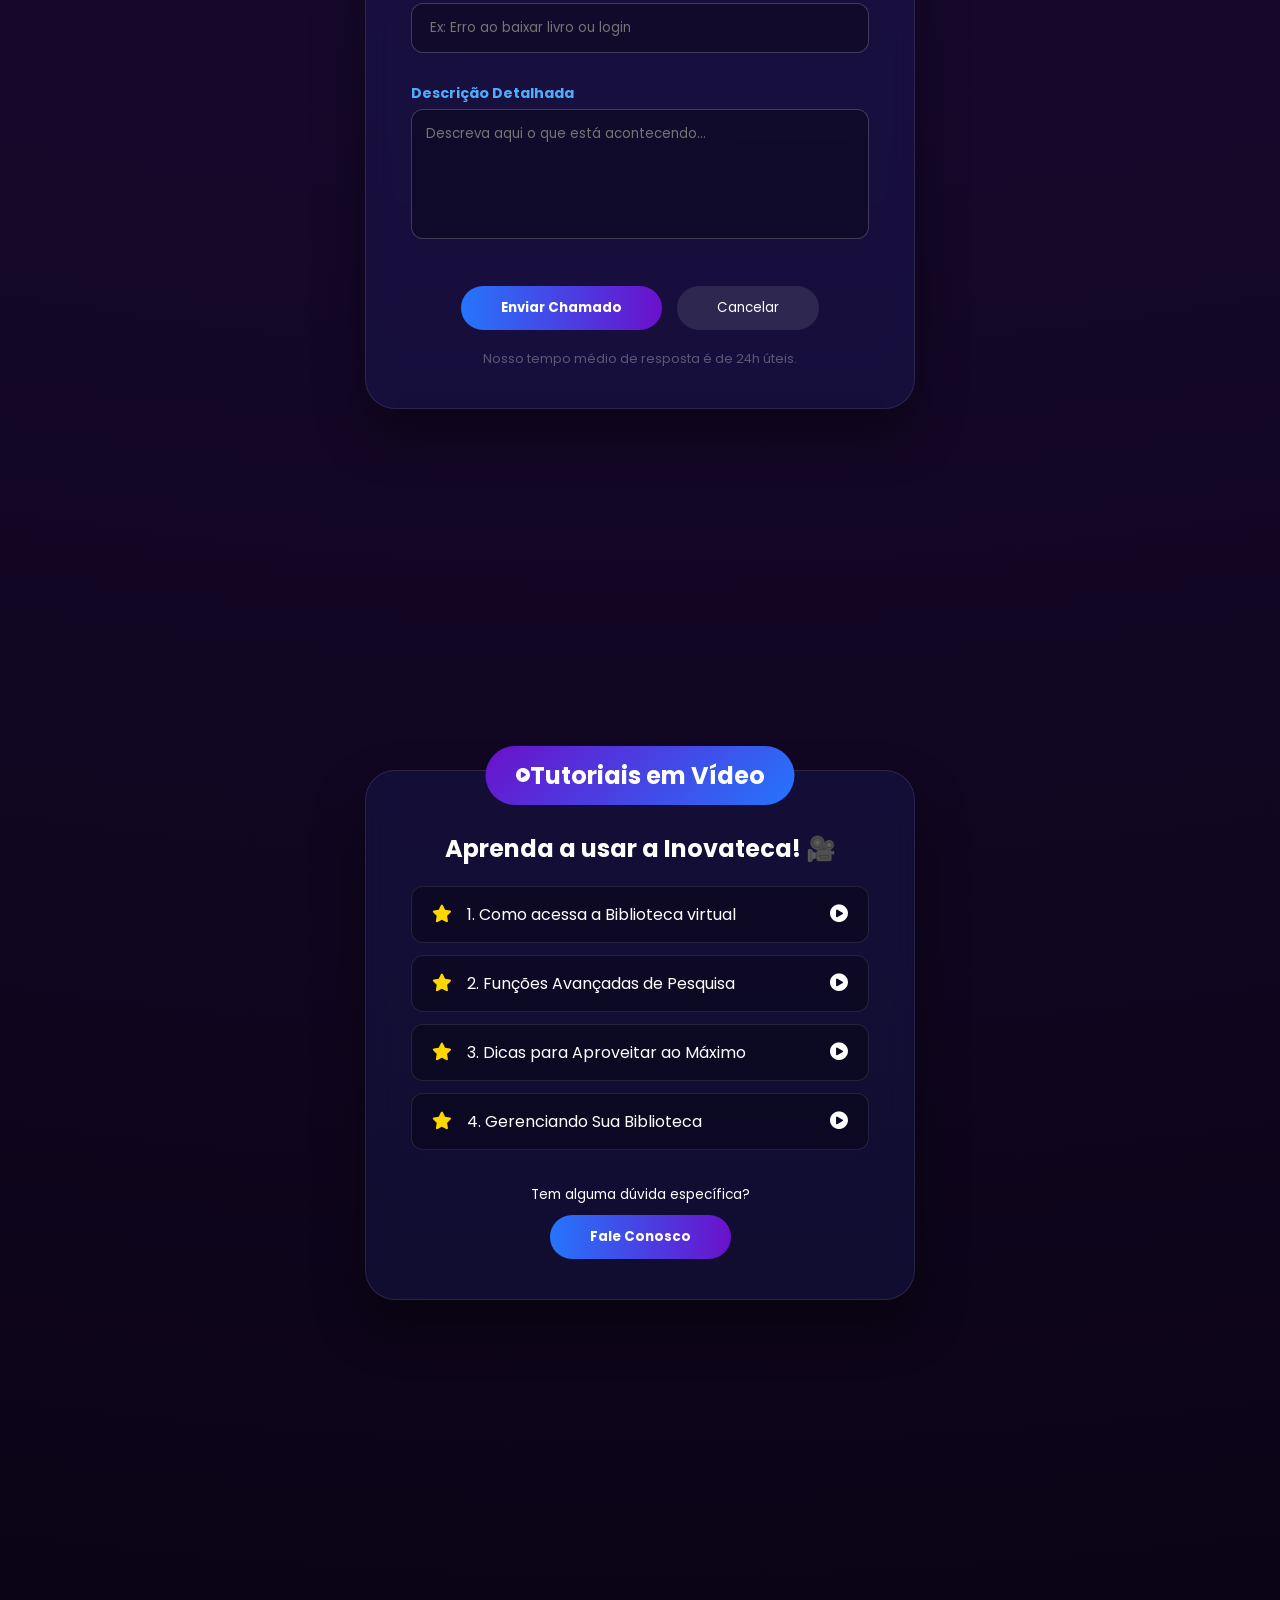
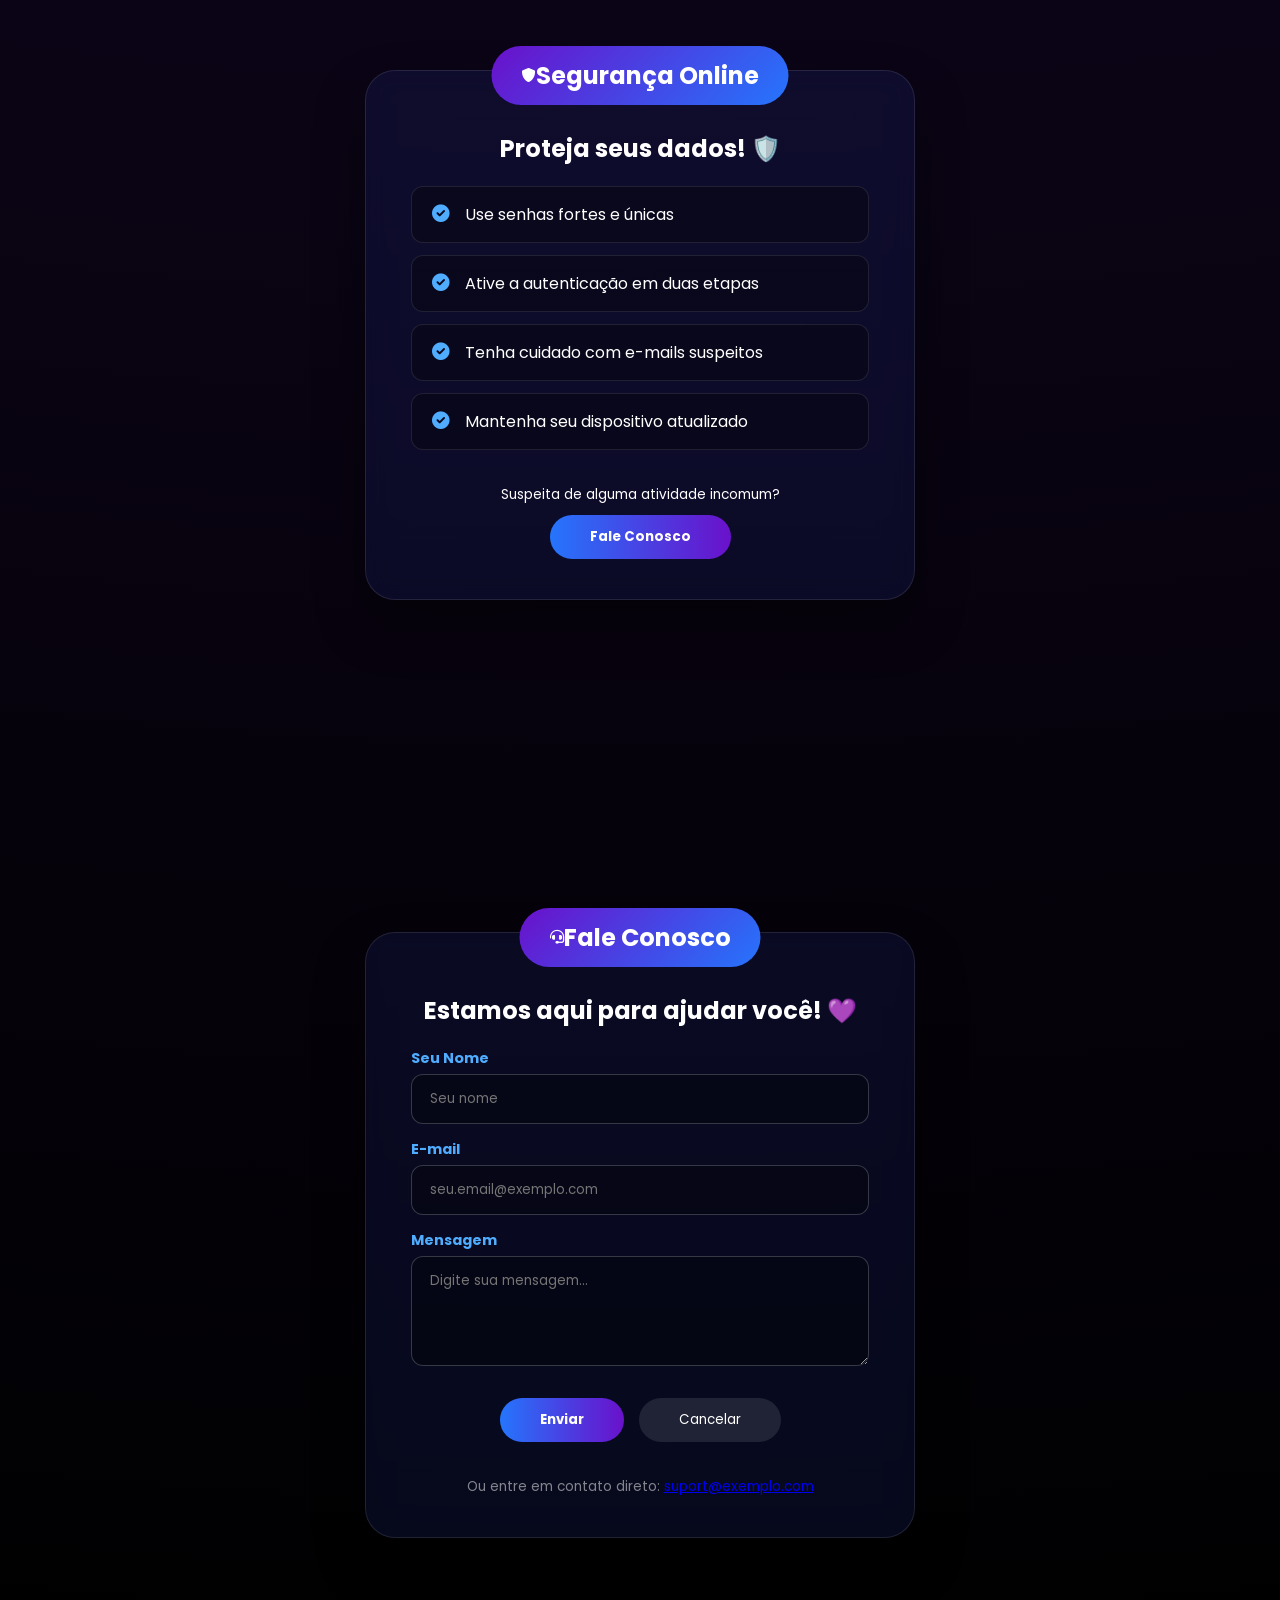
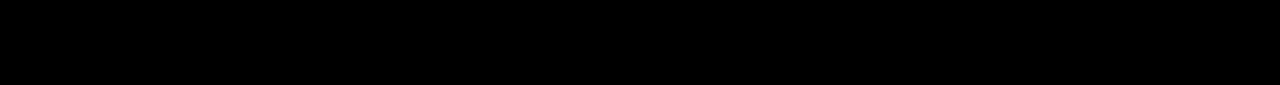
==== commit 94c8a0bd: "codigo certo" ====
--- a/meu-site/index.html
+++ b/meu-site/index.html
@@ -18,11 +18,11 @@
             <img src="logo.png" alt="Inovateca" class="logo-gigante"> 
             <div class="input-container">
                 <div class="input-group"> 
-                    <label>📧 E-mail</label>
+                    
                     <input type="email" placeholder="digite seu e-mail">
                 </div>
                 <div class="input-group">
-                    <label>🔒 Senha</label>
+                
                     <input type="password" placeholder="sua senha">
                 </div>
             </div>
@@ -38,6 +38,8 @@
             <div class="input-container">
                 <input type="text" placeholder="Nome Completo">
                 <input type="email" placeholder="Seu melhor e-mail">
+                <input type="password" placeholder="CPF">
+                <input type="password" placeholder="Telefone">
                 <input type="password" placeholder="Crie uma senha">
                 <input type="password" placeholder="Confirme a senha">
             </div>
@@ -67,6 +69,13 @@
                         <li onclick="document.getElementById('romance').scrollIntoView({behavior: 'smooth'})" style="color:#4facfe; cursor:pointer; font-weight:bold;">Romance</li>
                         <li>Fantasia</li>
                         <li>Histórico</li>
+                        <li>Terror</li>
+                        <li>Suspense e mistério</li>
+                        <li>Aventura</li>
+                        <li>Poesia</li>
+                        <li>Escolar</li>
+                        <li>Universitária</li>
+                        <li>Religioso</li>
                     </ul>
                 </div>
             </aside>
@@ -131,10 +140,28 @@
                 <div class="book-card"><img src="livro22.jpg"><p>2001: Odisséia</p></div>
                 <div class="book-card"><img src="livro23.jpg"><p>Crônicas Marcianas</p></div>
                 <div class="book-card"><img src="livro24.jpg"><p>Neuromancer</p></div>
-            </div>
-        </div>
-    </section>
-
+                <div class="book-card"><img src="livro32.png"><p>Fundação</p></div>
+                <div class="book-card"><img src="livro33.jpg"><p>A Mão Esquerda da Escuridão</p></div>
+                <div class="book-card"><img src="livro34.jpg"><p>Fahrenheit 451</p></div>
+                <div class="book-card"><img src="livro35.webp"><p>O Guia do Mochileiro das Galáxias</p></div>
+            </div>
+        </div>
+    </section>
+<section id="fantasy" class="content-panel-full section-padding">
+        <div class="container-center">
+            <h1 class="romance-huge-title">FANTASIA</h1>
+            <div class="books-grid">
+                <div class="book-card"><img src="livro10.jpg"><p>Orgulho e Preconceito</p></div>
+                <div class="book-card"><img src="livro9.jpg"><p>Um Dia</p></div>
+                <div class="book-card"><img src="livro14.jpg"><p>Como Eu Era Antes</p></div>
+                <div class="book-card"><img src="livro13.jpg"><p>P.S. Eu Te Amo</p></div>
+                <div class="book-card"><img src="livro12.jpg"><p>Para Todos os Garotos</p></div>
+                <div class="book-card"><img src="livro11.jpg"><p>É Assim que Acaba</p></div>
+                <div class="book-card"><img src="livro15.jpg"><p>A Hipótese do Amor</p></div>
+                <div class="book-card"><img src="livro4.jpg"><p>A culpa é das estrelas</p></div>
+            </div>
+        </div>
+    </section>
     <section id="ajuda" class="content-panel-full section-padding">
         <div class="container-center">
             <h2 class="title-section-ajuda">
@@ -142,12 +169,18 @@
             </h2>
             <div class="help-main-flex">
                 <div class="help-grid-blue">
-                    <div class="help-card"><img src="balão.png"><p>Perguntas Frequentes</p></div>
+                    <div class="help-card" onclick="document.getElementById('faq-secao').scrollIntoView({behavior: 'smooth'})">
+                        <img src="balão.png"><p>Perguntas Frequentes</p>
+                    </div>
                     <div class="help-card" onclick="document.getElementById('contato-secao').scrollIntoView({behavior: 'smooth'})">
                         <img src="fone.png"><p>Fale Conosco</p>
                     </div>
-                    <div class="help-card"><img src="youtube.png"><p>Tutoriais em Vídeo</p></div>
-                    <div class="help-card"><img src="segurança.png"><p>Segurança On-line</p></div>
+                    <div class="help-card" onclick="document.getElementById('tutoriais-secao').scrollIntoView({behavior: 'smooth'})">
+                        <img src="youtube.png"><p>Tutoriais em Vídeo</p>
+                    </div>
+                    <div class="help-card" onclick="document.getElementById('seguranca-online').scrollIntoView({behavior: 'smooth'})">
+                        <img src="segurança.png"><p>Segurança On-line</p>
+                    </div>
                 </div>
                 <div class="robot-side-box">
                     <img src="robo.png" alt="Robô" class="img-robo-ajuda">
@@ -163,6 +196,145 @@
         </div>
     </section>
 
+    <section id="faq-secao" class="panel">
+        <div class="container-contato">
+            <div class="contact-card">
+                <div class="header-badge">
+                    <h1>Perguntas Frequentes</h1>
+                </div>
+                <div class="security-list">
+                    <div class="security-row tutorial-row">
+                        <i class="fas fa-question-circle" style="color: #a64dff;"></i>
+                        <p>Como acessar e cadastrar?</p>
+                        <i class="fas fa-chevron-right play-icon" style="font-size: 1rem;"></i>
+                    </div>
+                    <div class="security-row tutorial-row">
+                        <i class="fas fa-question-circle" style="color: #a64dff;"></i>
+                        <p>Como faço para recuperar minha senha?</p>
+                        <i class="fas fa-chevron-right play-icon" style="font-size: 1rem;"></i>
+                    </div>
+                    <div class="security-row tutorial-row">
+                        <i class="fas fa-question-circle" style="color: #a64dff;"></i>
+                        <p>O que significa acesso limitado?</p>
+                        <i class="fas fa-chevron-right play-icon" style="font-size: 1rem;"></i>
+                    </div>
+                    <div class="security-row tutorial-row">
+                        <i class="fas fa-question-circle" style="color: #a64dff;"></i>
+                        <p>Onde posso encontrar materiais específicos?</p>
+                        <i class="fas fa-chevron-right play-icon" style="font-size: 1rem;"></i>
+                    </div>
+                </div>
+                <p class="footer-text" style="color:white">Ainda com dúvidas?</p>
+                <div class="button-container">
+                    <button class="btn-send" onclick="document.getElementById('contato-secao').scrollIntoView({behavior: 'smooth'})">Fale Conosco</button>
+                </div>
+            </div>
+        </div>
+    </section>
+
+    <section id="abrir-chamado" class="panel">
+        <div class="container-contato">
+            <div class="contact-card">
+                <div class="header-badge">
+                    <i class="fas fa-ticket-alt"></i>
+                    <h1>Abrir Chamado</h1>
+                </div>
+                <h2 style="margin-bottom: 20px;">Suporte <strong>Técnico</strong> 🛠️</h2>
+                <form>
+                    <div class="input-group" style="text-align: left;">
+                        <label style="color: #4facfe; font-weight: bold;">Assunto do Problema</label>
+                        <input type="text" placeholder="Ex: Erro ao baixar livro ou login">
+                    </div>
+                    
+                    <div class="input-group" style="text-align: left; margin-top: 15px;">
+                        <label style="color: #4facfe; font-weight: bold;">Descrição Detalhada</label>
+                        <textarea rows="5" placeholder="Descreva aqui o que está acontecendo..."></textarea>
+                    </div>
+
+                    <div class="button-container" style="display: flex; gap: 15px; justify-content: center; margin-top: 25px;">
+                        <button type="submit" class="btn-send">Enviar Chamado</button>
+                        <button type="button" class="btn-cancel" onclick="document.getElementById('ajuda').scrollIntoView({behavior: 'smooth'})">Cancelar</button>
+                    </div>
+                </form>
+                <p class="footer-text" style="margin-top: 20px; font-size: 0.8rem; opacity: 0.6;">
+                    Nosso tempo médio de resposta é de 24h úteis.
+                </p>
+            </div>
+        </div>
+    </section>
+
+    <section id="tutoriais-secao" class="panel">
+        <div class="container-contato">
+            <div class="contact-card">
+                <div class="header-badge">
+                    <i class="fas fa-play-circle"></i>
+                    <h1>Tutoriais em Vídeo</h1>
+                </div>
+                <h2>Aprenda a usar a <strong>Inovateca!</strong> 🎥</h2>
+                <div class="security-list">
+                    <div class="security-row tutorial-row">
+                        <i class="fas fa-star" style="color: #ffd700;"></i>
+                        <p>1. Como acessa a Biblioteca virtual</p>
+                        <i class="fas fa-play-circle play-icon"></i>
+                    </div>
+                    <div class="security-row tutorial-row">
+                        <i class="fas fa-star" style="color: #ffd700;"></i>
+                        <p>2. Funções Avançadas de Pesquisa</p>
+                        <i class="fas fa-play-circle play-icon"></i>
+                    </div>
+                    <div class="security-row tutorial-row">
+                        <i class="fas fa-star" style="color: #ffd700;"></i>
+                        <p>3. Dicas para Aproveitar ao Máximo</p>
+                        <i class="fas fa-play-circle play-icon"></i>
+                    </div>
+                    <div class="security-row tutorial-row">
+                        <i class="fas fa-star" style="color: #ffd700;"></i>
+                        <p>4. Gerenciando Sua Biblioteca</p>
+                        <i class="fas fa-play-circle play-icon"></i>
+                    </div>
+                </div>
+                <p class="footer-text" style="color:white">Tem alguma dúvida específica?</p>
+                <div class="button-container">
+                    <button class="btn-send" onclick="document.getElementById('contato-secao').scrollIntoView({behavior: 'smooth'})">Fale Conosco</button>
+                </div>
+            </div>
+        </div>
+    </section>
+
+    <section id="seguranca-online" class="panel">
+        <div class="container-contato">
+            <div class="contact-card">
+                <div class="header-badge">
+                    <i class="fas fa-shield-alt"></i>
+                    <h1>Segurança Online</h1>
+                </div>
+                <h2>Proteja seus <strong>dados!</strong> 🛡️</h2>
+                <div class="security-list">
+                    <div class="security-row">
+                        <i class="fas fa-check-circle"></i>
+                        <p>Use senhas fortes e únicas</p>
+                    </div>
+                    <div class="security-row">
+                        <i class="fas fa-check-circle"></i>
+                        <p>Ative a autenticação em duas etapas</p>
+                    </div>
+                    <div class="security-row">
+                        <i class="fas fa-check-circle"></i>
+                        <p>Tenha cuidado com e-mails suspeitos</p>
+                    </div>
+                    <div class="security-row">
+                        <i class="fas fa-check-circle"></i>
+                        <p>Mantenha seu dispositivo atualizado</p>
+                    </div>
+                </div>
+                <p class="footer-text" style="color:white">Suspeita de alguma atividade incomum?</p>
+                <div class="button-container">
+                    <button class="btn-send" onclick="document.getElementById('contato-secao').scrollIntoView({behavior: 'smooth'})">Fale Conosco</button>
+                </div>
+            </div>
+        </div>
+    </section>
+
     <section id="contato-secao" class="panel">
         <div class="container-contato">
             <div class="contact-card">
--- a/meu-site/style.css
+++ b/meu-site/style.css
@@ -1,282 +1,106 @@
 /* --- CONFIGURAÇÕES GERAIS --- */
-* { 
-    margin: 0; 
-    padding: 0; 
-    box-sizing: border-box; 
-    font-family: 'Poppins', sans-serif; 
-}
+* { margin: 0; padding: 0; box-sizing: border-box; font-family: 'Poppins', sans-serif; }
+body { background: radial-gradient(circle at center, #2b1055 0%, #000 100%); color: white; scroll-behavior: smooth; overflow-x: hidden; }
 
-body { 
-    background: radial-gradient(circle at center, #2b1055 0%, #000 100%);
-    color: white; 
-    scroll-behavior: smooth; 
-    overflow-x: hidden; 
-}
+.stars-bg { position: fixed; top: 0; left: 0; width: 100%; height: 100%; background-image: url('https://www.transparenttextures.com/patterns/stardust.png'); z-index: -1; }
+.logo-fixa-canto { position: fixed; top: 20px; left: 30px; width: 150px; z-index: 9999; pointer-events: none; }
+.panel { min-height: 100vh; display: flex; justify-content: center; align-items: center; }
+.romance-huge-title { width: 100%; text-align: center; font-size: 60px; font-weight: 700; text-transform: uppercase; color: white; margin: 40px 0; letter-spacing: 2px; }
 
-.stars-bg {
-    position: fixed; 
-    top: 0; left: 0; 
-    width: 100%; height: 100%;
-    background-image: url('https://www.transparenttextures.com/patterns/stardust.png');
-    z-index: -1;
-}
+/* --- AUTH (LOGIN/CADASTRO) --- */
+.auth-card { background: rgba(255, 255, 255, 0.1); backdrop-filter: blur(20px); border-radius: 30px; padding: 40px; width: 450px; text-align: center; border: 1px solid rgba(255,255,255,0.1); }
+.logo-gigante { width: 350px; margin-bottom: 10px; }
+.auth-card input { width: 100%; background: rgba(255,255,255,0.15); border: 1px solid rgba(255,255,255,0.2); border-radius: 10px; padding: 15px; color: white; font-size: 18px; margin-top: 15px; }
+.btn-primary { width: 100%; padding: 18px; margin-top: 25px; border-radius: 10px; border: none; font-weight: bold; background: linear-gradient(90deg, #6a11cb, #2575fc); color: white; font-size: 20px; cursor: pointer; }
 
-.logo-fixa-canto {
-    position: fixed; 
-    top: 20px; left: 30px; 
-    width: 150px;
-    z-index: 9999; 
-    pointer-events: none;
-}
-
-.panel { 
-    min-height: 100vh; 
-    display: flex; 
-    justify-content: center; 
-    align-items: center; 
-}
-
-/* CLASSE ADICIONADA: TÍTULO GIGANTE CENTRALIZADO */
-.romance-huge-title {
-    width: 100%;
-    text-align: center;
-    font-size: 40px;
-    font-weight: 700;
-    text-transform: uppercase;
-    color: white;
-    margin: 40px 0;
-    letter-spacing: 2px;
-}
-
-/* --- LOGIN / CADASTRO --- */
-.auth-card {
-    background: rgba(255, 255, 255, 0.1);
-    backdrop-filter: blur(20px);
-    border-radius: 30px; 
-    padding: 40px; 
-    width: 450px;
-    text-align: center; 
-    border: 1px solid rgba(255,255,255,0.1);
-}
-
-.logo-gigante { width: 350px; margin-bottom: 10px; }
-
-.auth-card input {
-    width: 100%; 
-    background: rgba(255,255,255,0.15);
-    border: 1px solid rgba(255,255,255,0.2);
-    border-radius: 10px; 
-    padding: 15px; 
-    color: white;
-    font-size: 18px; 
-    margin-top: 15px;
-}
-
-.btn-primary {
-    width: 100%; 
-    padding: 18px; 
-    margin-top: 25px;
-    border-radius: 10px; 
-    border: none; 
-    font-weight: bold;
-    background: linear-gradient(90deg, #6a11cb, #2575fc);
-    color: white; 
-    font-size: 20px; 
-    cursor: pointer;
-}
-
-/* --- CATALOGO (AJUSTADO PELA IMAGEM) --- */
-.top-header {
-    display: flex; 
-    align-items: center; 
-    justify-content: space-between;
-    padding: 15px 40px; 
-    background: rgba(0,0,0,0.6);
-}
-
-.search-box input { 
-    background: white; 
-    color: #333; 
-    border-radius: 20px; 
-    padding: 10px 20px; 
-    width: 400px; 
-    border: none; 
-}
-
+/* --- CATALOGO --- */
+.top-header { display: flex; align-items: center; justify-content: space-between; padding: 15px 40px; background: rgba(0,0,0,0.6); }
+.search-box input { background: white; color: #333; border-radius: 20px; padding: 10px 20px; width: 500px; border: none; margin-left: 650px; }
 .main-layout { display: flex; padding: 40px; gap: 30px; }
 .sidebar { width: 250px; }
 .filter-badge { background: #3a86ff; padding: 10px; border-radius: 20px; text-align: center; font-weight: bold; }
-
-.filter-group h4 { 
-    font-size: 32px; 
-    margin: 20px 0; 
-    color: white; 
-    text-transform: uppercase; 
-    font-weight: 700;
-}
-
-.filter-group li { 
-    list-style: none; 
-    font-size: 18px; 
-    padding: 5px 0; 
-    opacity: 0.8; 
-    transition: 0.3s; 
-}
-
-.books-grid {
-    display: grid; 
-    grid-template-columns: repeat(4, 1fr); 
-    gap: 25px; 
-    flex-grow: 1;
-}
-
-.book-card { 
-    background: rgba(255,255,255,0.05); 
-    padding: 15px; 
-    border-radius: 15px; 
-    text-align: center; 
-    transition: 0.3s;
-}
-
-.book-card:hover {
-    box-shadow: 0 0 15px rgba(177, 148, 255, 0.4);
-    transform: translateY(-5px);
-}
-
-.book-card img { 
-    width: 100%; 
-    border-radius: 8px; 
-    margin-bottom: 10px; 
-}
-
-.btn-dw { 
-    background: #4facfe; 
-    border: none; 
-    padding: 8px 15px; 
-    border-radius: 5px; 
-    color: white; 
-    font-weight: bold; 
-    cursor: pointer; 
-}
+.filter-group h4 { font-size: 32px; margin: 20px 0; color: white; text-transform: uppercase; font-weight: 700; }
+.filter-group li { list-style: none; font-size: 18px; padding: 5px 0; opacity: 0.8; transition: 0.3s; }
+.books-grid { display: grid; grid-template-columns: repeat(4, 1fr); gap: 25px; flex-grow: 1; }
+.book-card { background: rgba(255,255,255,0.05); padding: 15px; border-radius: 15px; text-align: center; transition: 0.3s; }
+.book-card img { width: 100%; border-radius: 8px; margin-bottom: 10px; }
+.btn-dw { background: #4facfe; border: none; padding: 8px 15px; border-radius: 5px; color: white; font-weight: bold; cursor: pointer; }
+.label-purple { background-color: #6a11cb; color: white; padding: 5px 15px; border-radius: 4px; display: inline-block; font-weight: bold; font-size: 30px; text-transform: uppercase; margin: 10px 40px; }
 
 /* --- AJUDA --- */
-.title-section-ajuda { font-size: 32px; margin-bottom: 40px; display: flex; align-items: center; }
-.purple-circle { 
-    background: #a64dff; 
-    width: 45px; height: 45px; 
-    border-radius: 50%; 
-    display: flex; justify-content: center; align-items: center; 
-    margin-right: 15px; 
-    font-weight: bold;
-}
-
+.title-section-ajuda { font-size: 32px; margin-bottom: 40px; display: flex; align-items: center; justify-content: center; }
+.purple-circle { background: #a64dff; width: 45px; height: 45px; border-radius: 50%; display: flex; justify-content: center; align-items: center; margin-right: 15px; font-weight: bold; }
 .help-main-flex { display: flex; align-items: center; justify-content: center; gap: 60px; }
 .help-grid-blue { display: grid; grid-template-columns: repeat(2, 220px); gap: 20px; }
-.help-card { 
-    background: #5d78ff; 
-    padding: 30px; 
-    border-radius: 25px; 
-    text-align: center; 
-    cursor: pointer; 
-    transition: 0.3s; 
-}
-
+.help-card { background: #5d78ff; padding: 30px; border-radius: 25px; text-align: center; cursor: pointer; transition: 0.3s; }
 .help-card:hover { transform: scale(1.05); }
 .help-card img { width: 60px; margin-bottom: 10px; }
 .img-robo-ajuda { width: 400px; }
 
-.robot-side-box { display: flex; flex-direction: column; align-items: center; }
-.chat-bubble-tail {
-    background: white; color: black; padding: 12px 25px;
-    border-radius: 15px; font-weight: bold; margin-bottom: 20px;
-    position: relative; box-shadow: 0 4px 10px rgba(0,0,0,0.2);
+/* TICKET FOOTER CENTRALIZADO */
+.ticket-footer { 
+    text-align: center; 
+    margin-top: 50px; 
+    font-size: 18px; 
+    display: flex; 
+    flex-direction: column; 
+    align-items: center;    
+    justify-content: center;
+    gap: 15px;
 }
-.chat-bubble-tail::after {
-    content: ''; position: absolute; bottom: -10px; right: 50%;
-    transform: translateX(50%); border-left: 10px solid transparent;
-    border-right: 10px solid transparent; border-top: 10px solid white;
+.ticket-line {
+    display: flex;
+    align-items: center;
+    justify-content: center;
+    gap: 10px;
+}
+.mini-envelope { width: 35px; }
+.ticket-line a { color: white; text-decoration: none; font-weight: bold; border-bottom: 1px solid white; transition: 0.3s; }
+
+/* --- CARDS PREMIUM (FAQ, TUTORIAIS, SEGURANÇA E CONTATO) --- */
+.container-contato { width: 100%; display: flex; justify-content: center; padding: 60px 20px; }
+.contact-card { background: rgba(40, 60, 180, 0.15); backdrop-filter: blur(12px); padding: 60px 45px 40px; border-radius: 30px; width: 100%; max-width: 550px; position: relative; border: 1px solid rgba(255, 255, 255, 0.1); box-shadow: 0 25px 50px rgba(0, 0, 0, 0.4); text-align: center; }
+.contact-card .header-badge { background: linear-gradient(135deg, #6a11cb 0%, #2575fc 100%); display: flex; align-items: center; padding: 12px 30px; border-radius: 50px; position: absolute; top: -25px; left: 50%; transform: translateX(-50%); white-space: nowrap; font-size: 14px;}
+.contact-card h1 { font-size: 1.5rem; }
+.contact-card h2 { margin-bottom: 20px; }
+.contact-card label { display: block; margin-bottom: 5px; color: #4facfe; font-size: 0.9rem; font-weight: bold; text-align: left; }
+.contact-card input, .contact-card textarea { width: 100%; padding: 14px 18px; border-radius: 12px; background: rgba(0, 0, 0, 0.3); border: 1px solid rgba(255, 255, 255, 0.2); color: white; margin-bottom: 15px; outline: none; }
+.btn-send { background: linear-gradient(90deg, #2575fc, #6a11cb); color: white; padding: 12px 40px; border-radius: 30px; border:none; font-weight:bold; cursor:pointer; }
+.btn-cancel { background: rgba(255,255,255,0.1); color: white; padding: 12px 40px; border-radius: 30px; border:none; cursor:pointer; }
+.footer-text { text-align: center; margin-top: 35px; font-size: 0.85rem; color: rgba(255, 255, 255, 0.5); }
+.button-container { display: flex; gap: 15px; justify-content: center; margin-top: 10px; }
+
+/* ESTILO DAS LISTAS EM LINHA */
+.security-list { display: flex; flex-direction: column; gap: 12px; margin: 20px 0; }
+.security-row { background: rgba(0, 0, 0, 0.3); padding: 15px 20px; border-radius: 12px; border: 1px solid rgba(255, 255, 255, 0.1); display: flex; align-items: center; gap: 15px; text-align: left; }
+.security-row i { color: #4facfe; font-size: 1.1rem; }
+.security-row p { margin: 0; font-size: 1rem; color: white; flex-grow: 1; }
+
+/* HOVER E ÍCONES DAS LISTAS */
+.tutorial-row { cursor: pointer; transition: 0.3s; }
+.tutorial-row:hover { background: rgba(106, 17, 203, 0.3); transform: scale(1.02); border-color: #6a11cb; }
+.play-icon { color: white !important; transition: 0.3s; }
+.tutorial-row:hover .play-icon { color: #4facfe !important; }
+
+/* AJUSTES ESPECÍFICOS PARA O FORMULÁRIO DE CHAMADO */
+#abrir-chamado .contact-card {
+    background: rgba(40, 60, 180, 0.15);
+    backdrop-filter: blur(15px);
+    border: 1px solid rgba(255, 255, 255, 0.1);
 }
 
-/* RODAPÉ CHAMADO */
-.ticket-footer { text-align: center; margin-top: 50px; font-size: 18px; }
-
-.ticket-line { 
-    display: flex; 
-    align-items: center; 
-    justify-content: center; 
-    gap: 12px; 
-    margin-top: 10px; 
+#abrir-chamado textarea {
+    width: 100%;
+    padding: 14px;
+    border-radius: 12px;
+    background: rgba(0, 0, 0, 0.3);
+    border: 1px solid rgba(255, 255, 255, 0.2);
+    color: white;
+    resize: none;
+    outline: none;
 }
 
-.mini-envelope { width: 35px; height: auto; }
-
-.ticket-line a { 
-    color: white; 
-    text-decoration: none; 
-    font-weight: bold; 
-    border-bottom: 1px solid white; 
-    transition: 0.3s; 
-}
-
-.ticket-line a:hover { color: #4facfe; border-bottom-color: #4facfe; }
-
-/* --- FALE CONOSCO (PREMIUM) --- */
-.container-contato { width: 100%; display: flex; justify-content: center; padding: 60px 20px; }
-
-.contact-card {
-    background: rgba(40, 60, 180, 0.15); 
-    backdrop-filter: blur(12px);
-    padding: 60px 45px 40px; 
-    border-radius: 30px;
-    width: 100%; 
-    max-width: 550px; 
-    position: relative;
-    border: 1px solid rgba(255, 255, 255, 0.1);
-    box-shadow: 0 25px 50px rgba(0, 0, 0, 0.4);
-}
-
-.contact-card .header-badge {
-    background: linear-gradient(135deg, #6a11cb 0%, #2575fc 100%);
-    display: flex; align-items: center; padding: 12px 30px;
-    border-radius: 50px; position: absolute; top: -25px; left: 50%;
-    transform: translateX(-50%); white-space: nowrap;
-}
-
-.contact-card label { display: block; margin-bottom: 5px; color: #4facfe; font-size: 0.9rem; font-weight: bold; text-align: left; }
-
-.contact-card input, .contact-card textarea {
-    width: 100% !important; 
-    padding: 14px 18px !important; 
-    border-radius: 12px !important;
-    background: rgba(0, 0, 0, 0.3) !important; 
-    border: 1px solid rgba(255, 255, 255, 0.2) !important;
-    color: white !important; 
-    margin-bottom: 15px !important; 
-    outline: none !important;
-}
-
-.contact-card input:focus, .contact-card textarea:focus {
-    border-color: #6a11cb !important; 
-    box-shadow: 0 0 10px rgba(106, 17, 203, 0.5) !important;
-}
-
-.button-container { display: flex; gap: 15px; justify-content: center; margin-top: 10px; }
-
-.btn-send { background: linear-gradient(90deg, #2575fc, #6a11cb); color: white; padding: 12px 40px; border-radius: 30px; border:none; font-weight:bold; cursor:pointer; }
-.btn-cancel { background: rgba(255,255,255,0.1); color: white; padding: 12px 40px; border-radius: 30px; border:none; cursor:pointer; }
-
-.footer-text { text-align: center; margin-top: 35px; font-size: 0.85rem; color: rgba(255, 255, 255, 0.5); }
-.footer-text a { color: #4facfe; font-weight: bold; text-decoration: none; }
-
-.label-purple {
-    background-color: #6a11cb; /* Roxo vibrante combinando com seu tema */
-    color: white;               /* Cor do texto */
-    padding: 5px 15px;          /* Espaçamento interno para formar o quadrado/retângulo */
-    border-radius: 4px;         /* Curvatura leve nos cantos (opcional) */
-    display: inline-block;      /* Faz o fundo envolver apenas o texto */
-    font-weight: bold;          /* Deixa o texto em negrito para destacar */
-    font-size: 30px;            /* Tamanho da fonte */
-    text-transform: uppercase;  /* Letras maiúsculas para estilo de etiqueta */
-    margin: 10px;
-    margin-left: 40px;
+#abrir-chamado input:focus, #abrir-chamado textarea:focus {
+    border-color: #6a11cb;
+    box-shadow: 0 0 10px rgba(106, 17, 203, 0.3);
 }
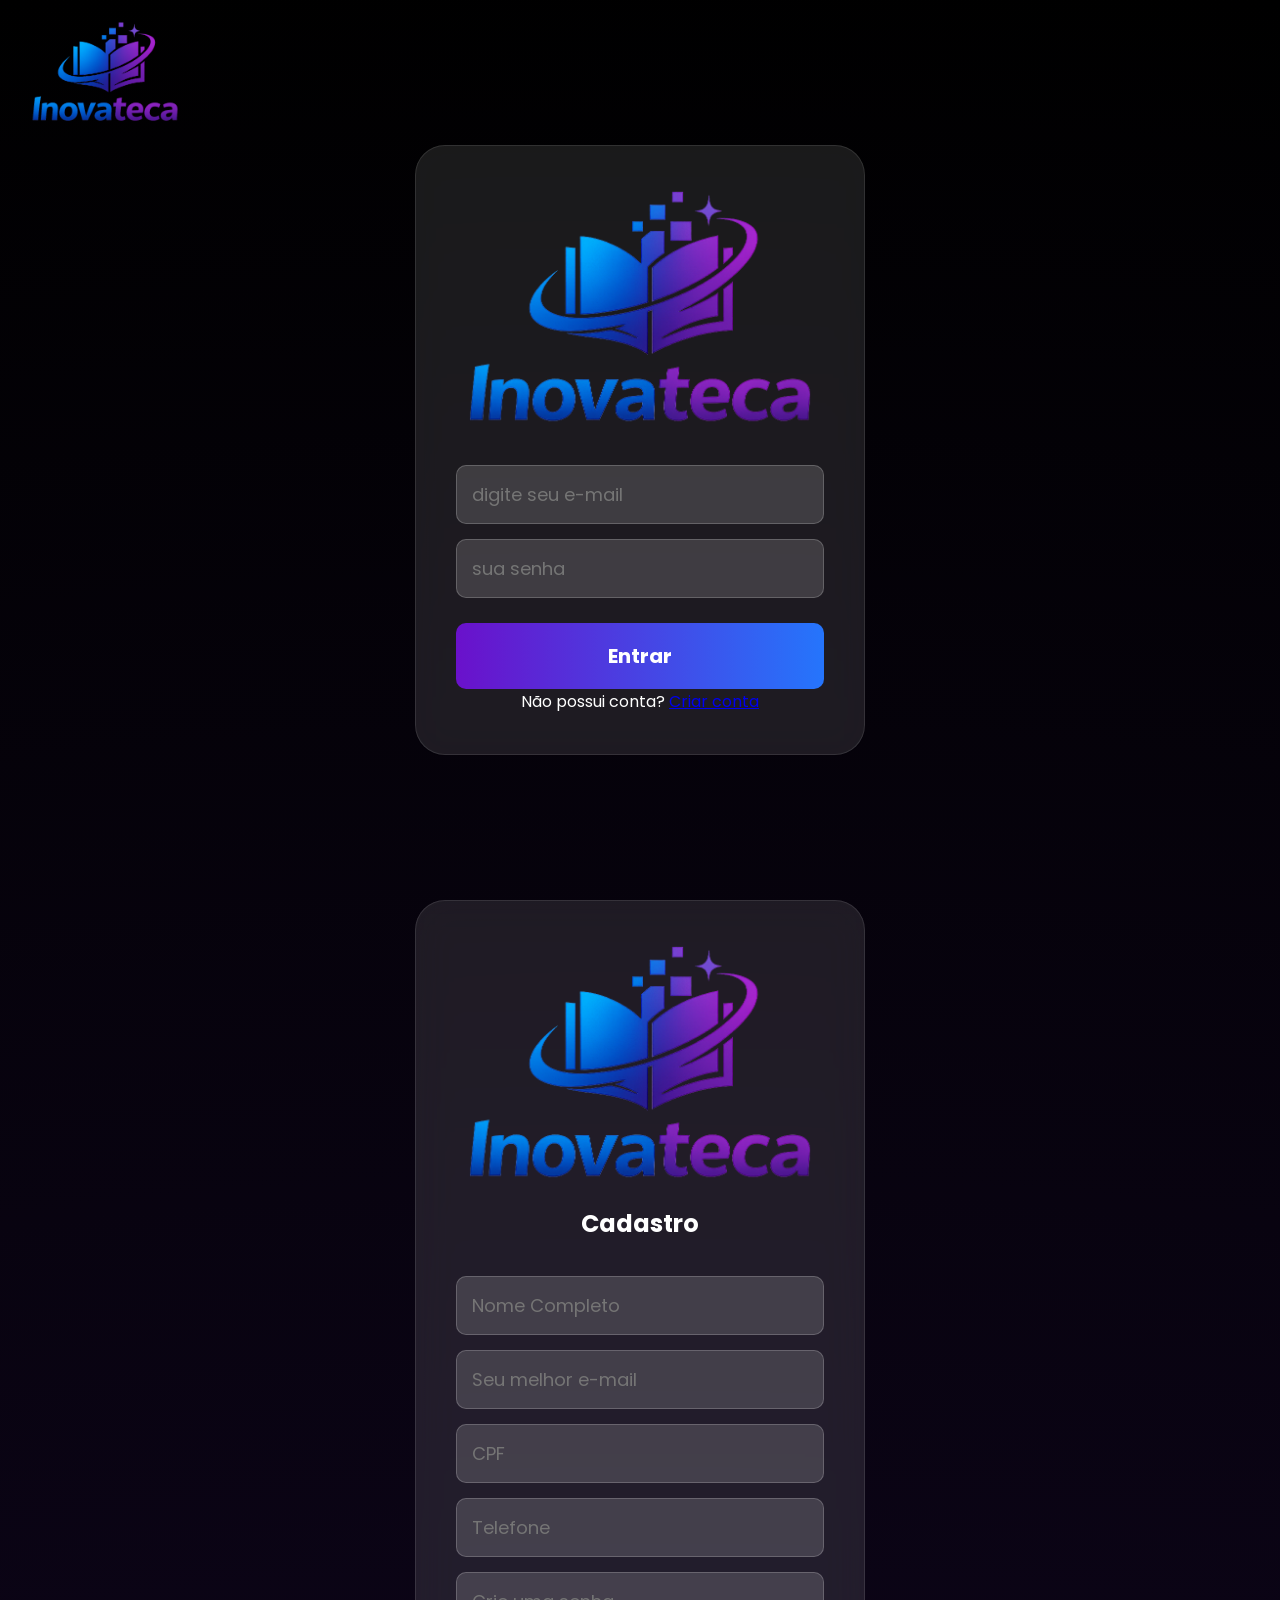
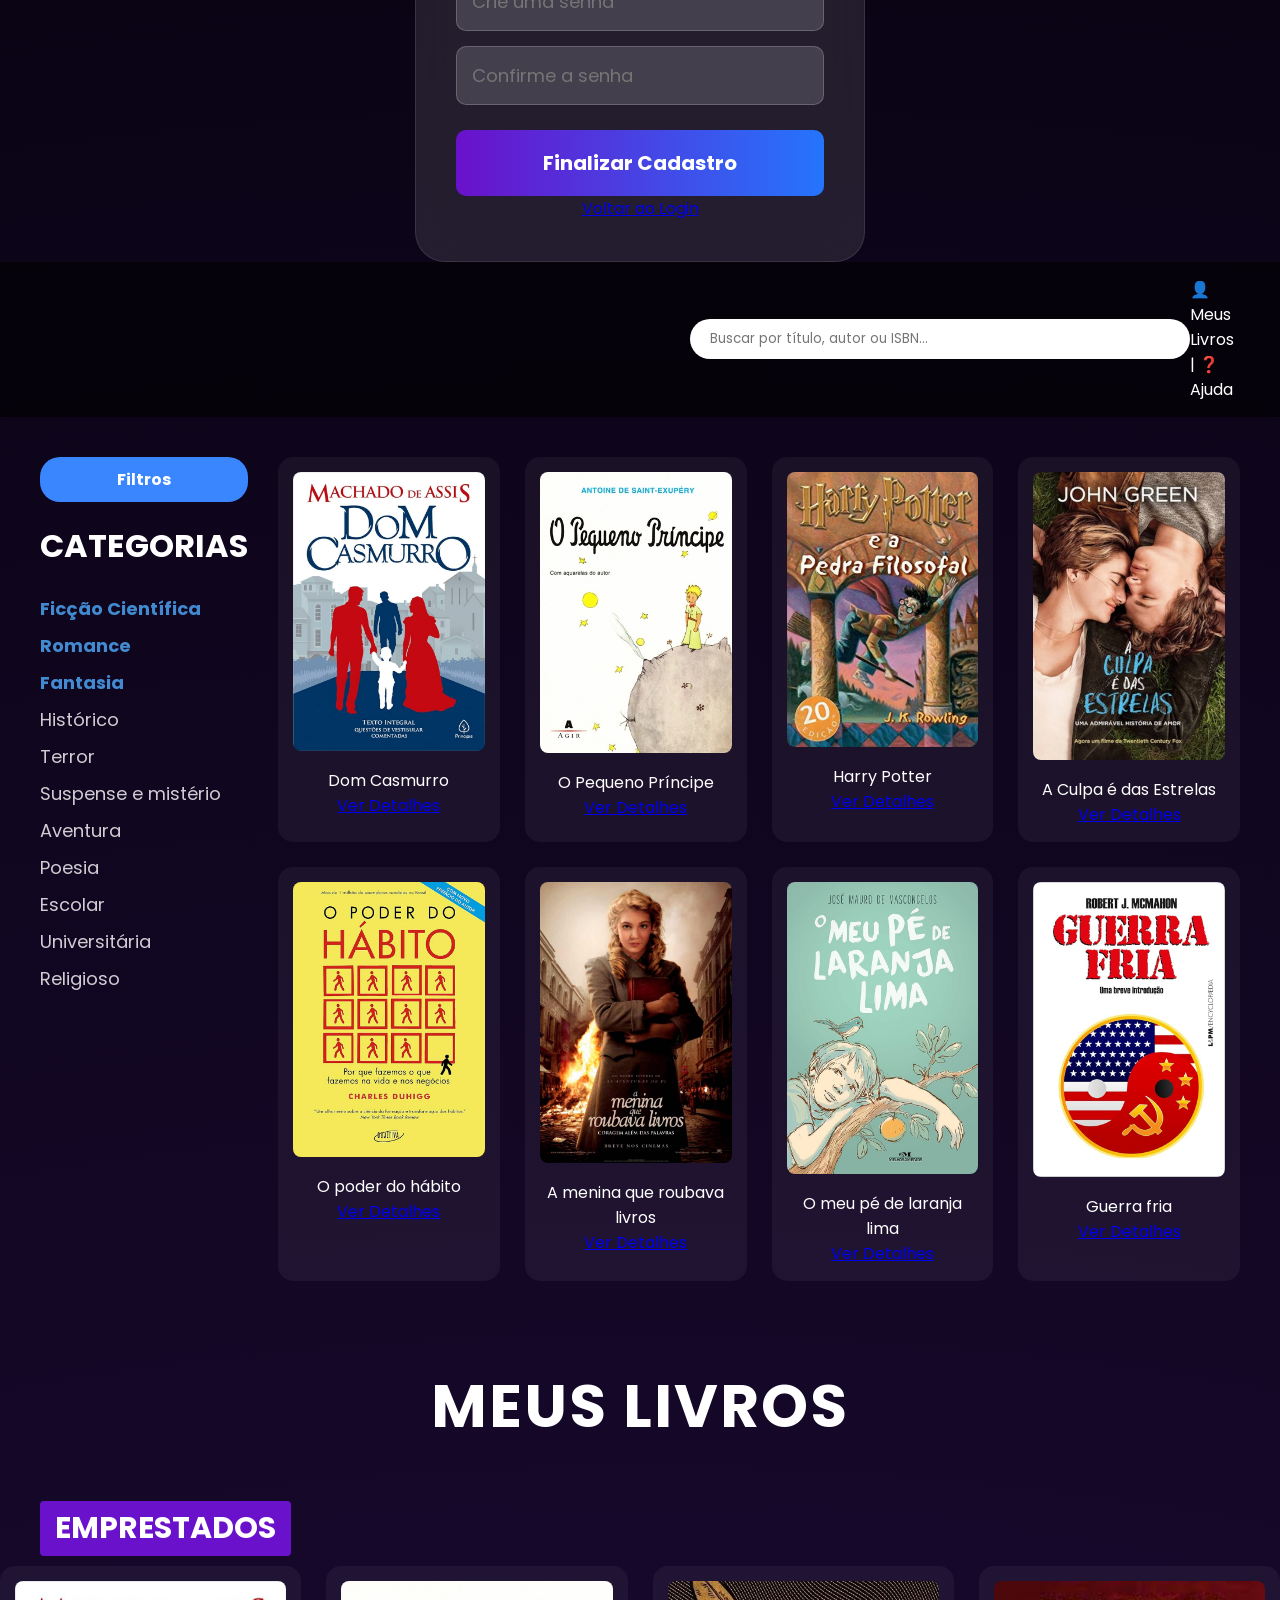
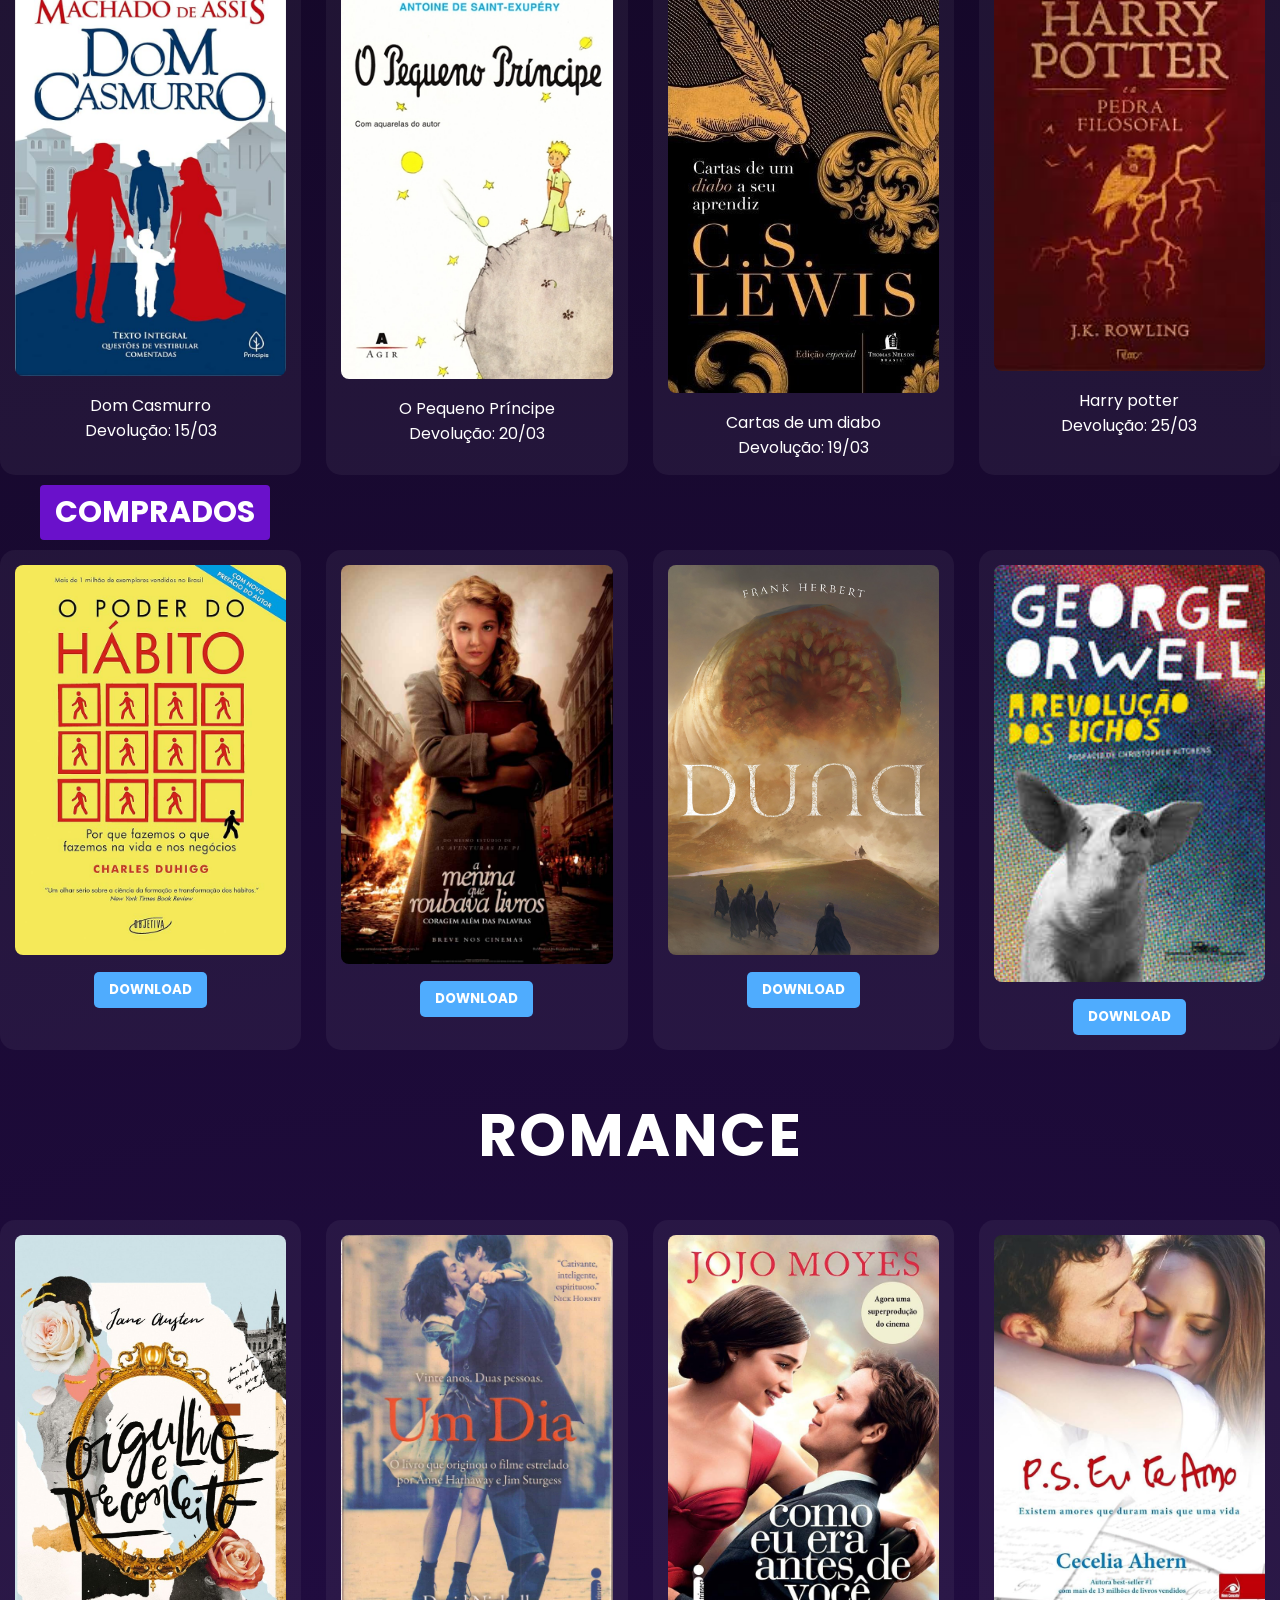
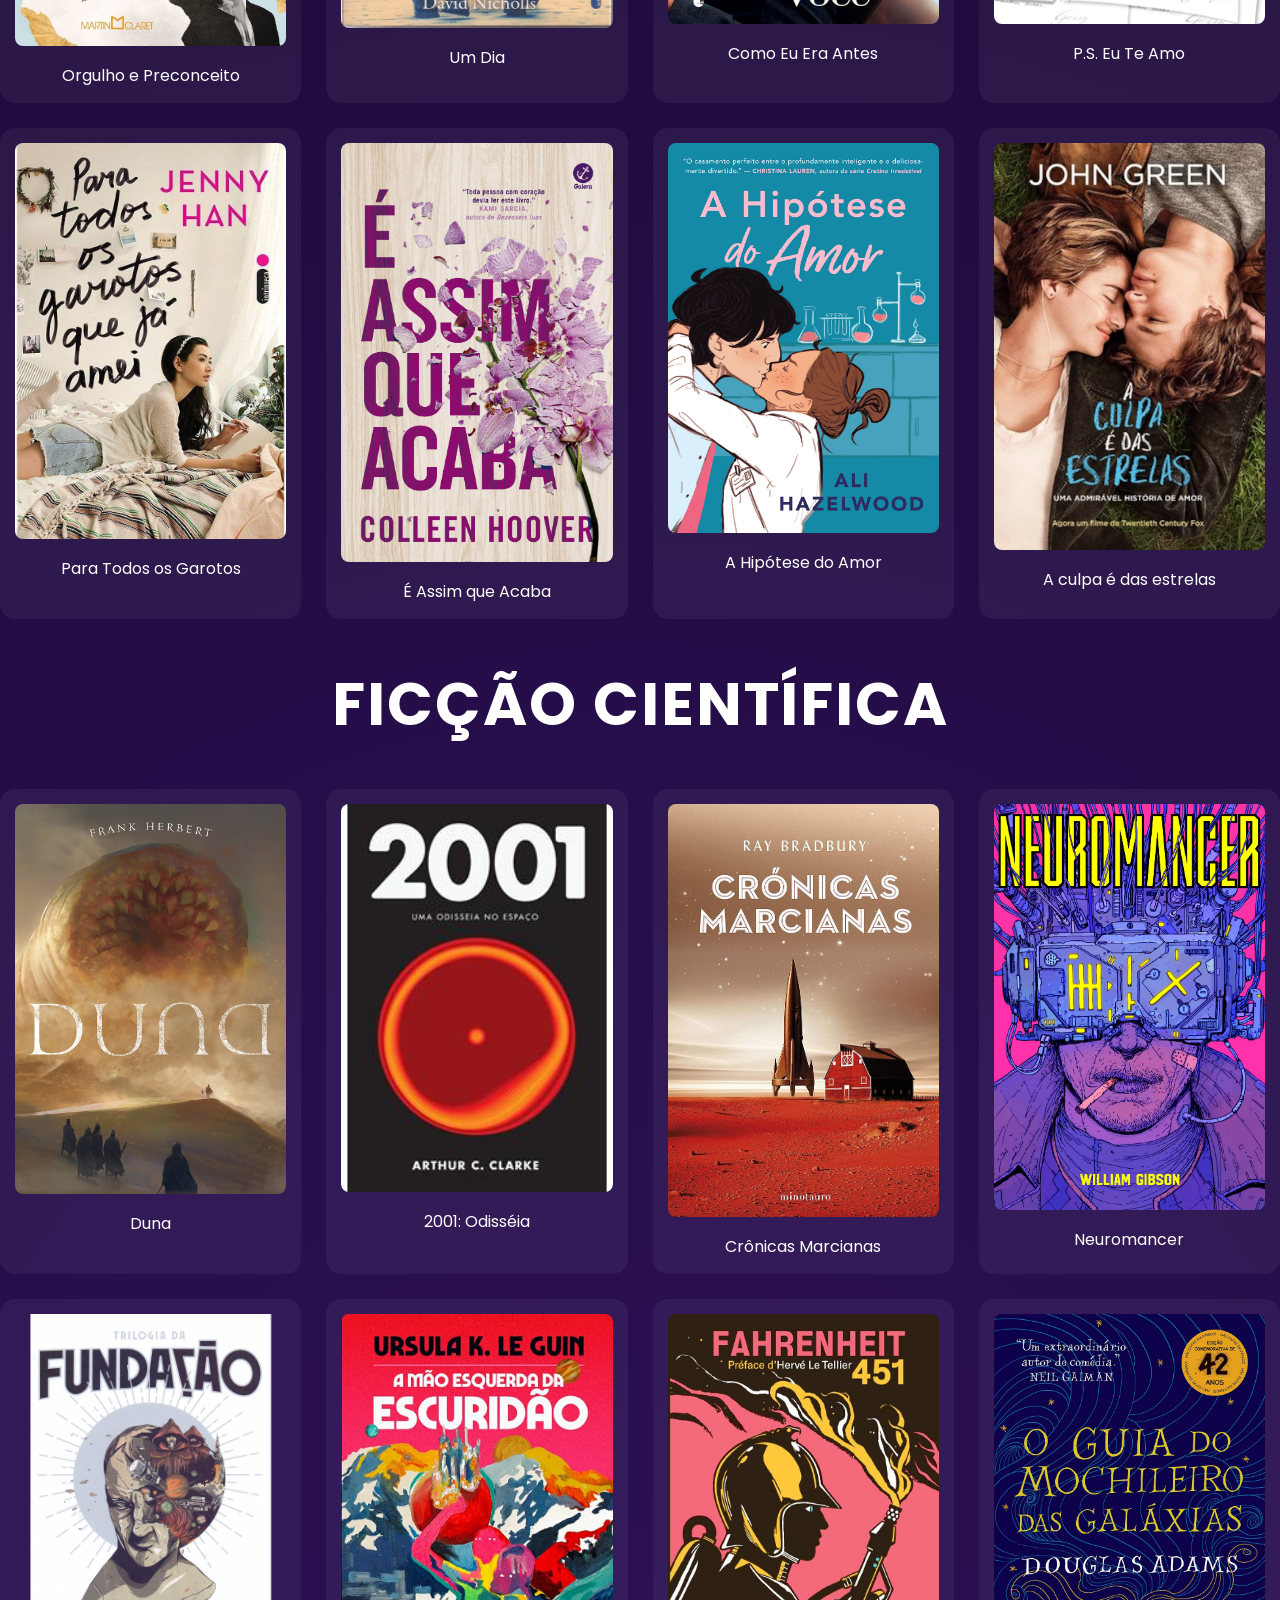
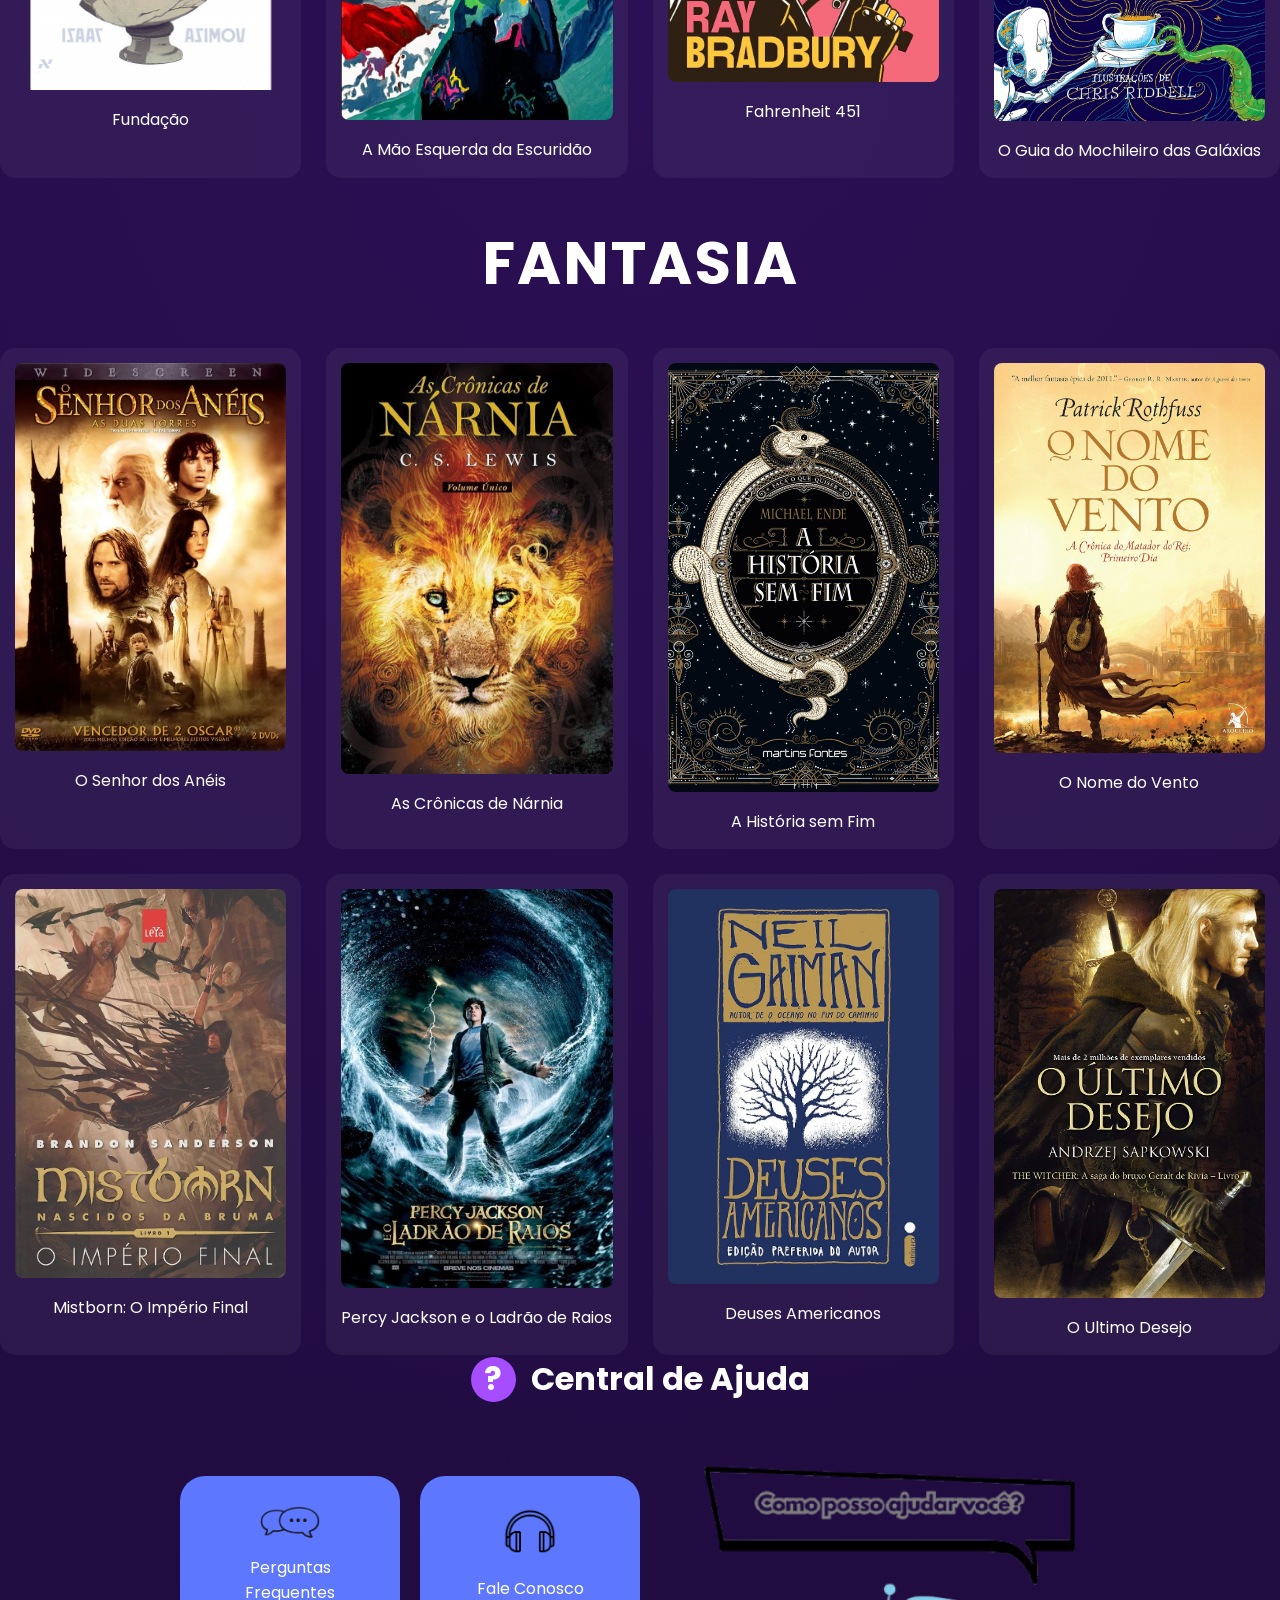
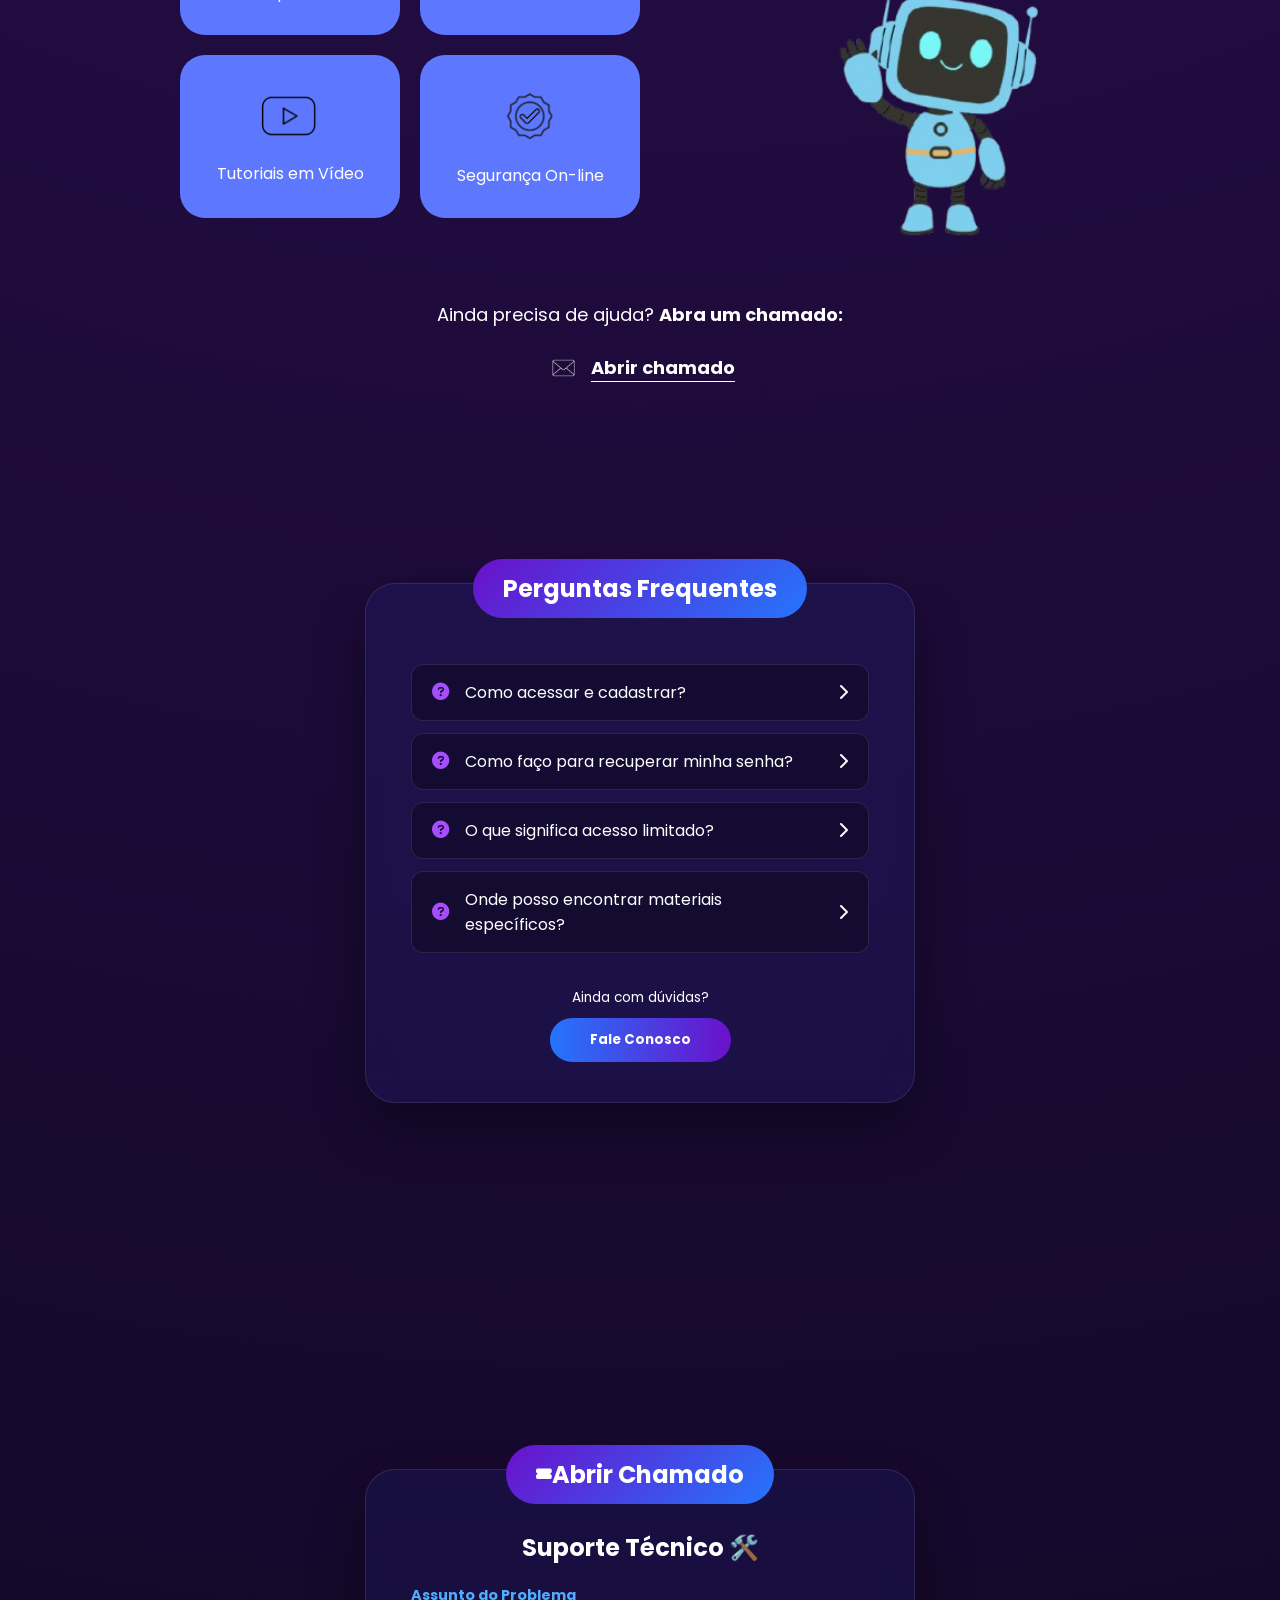
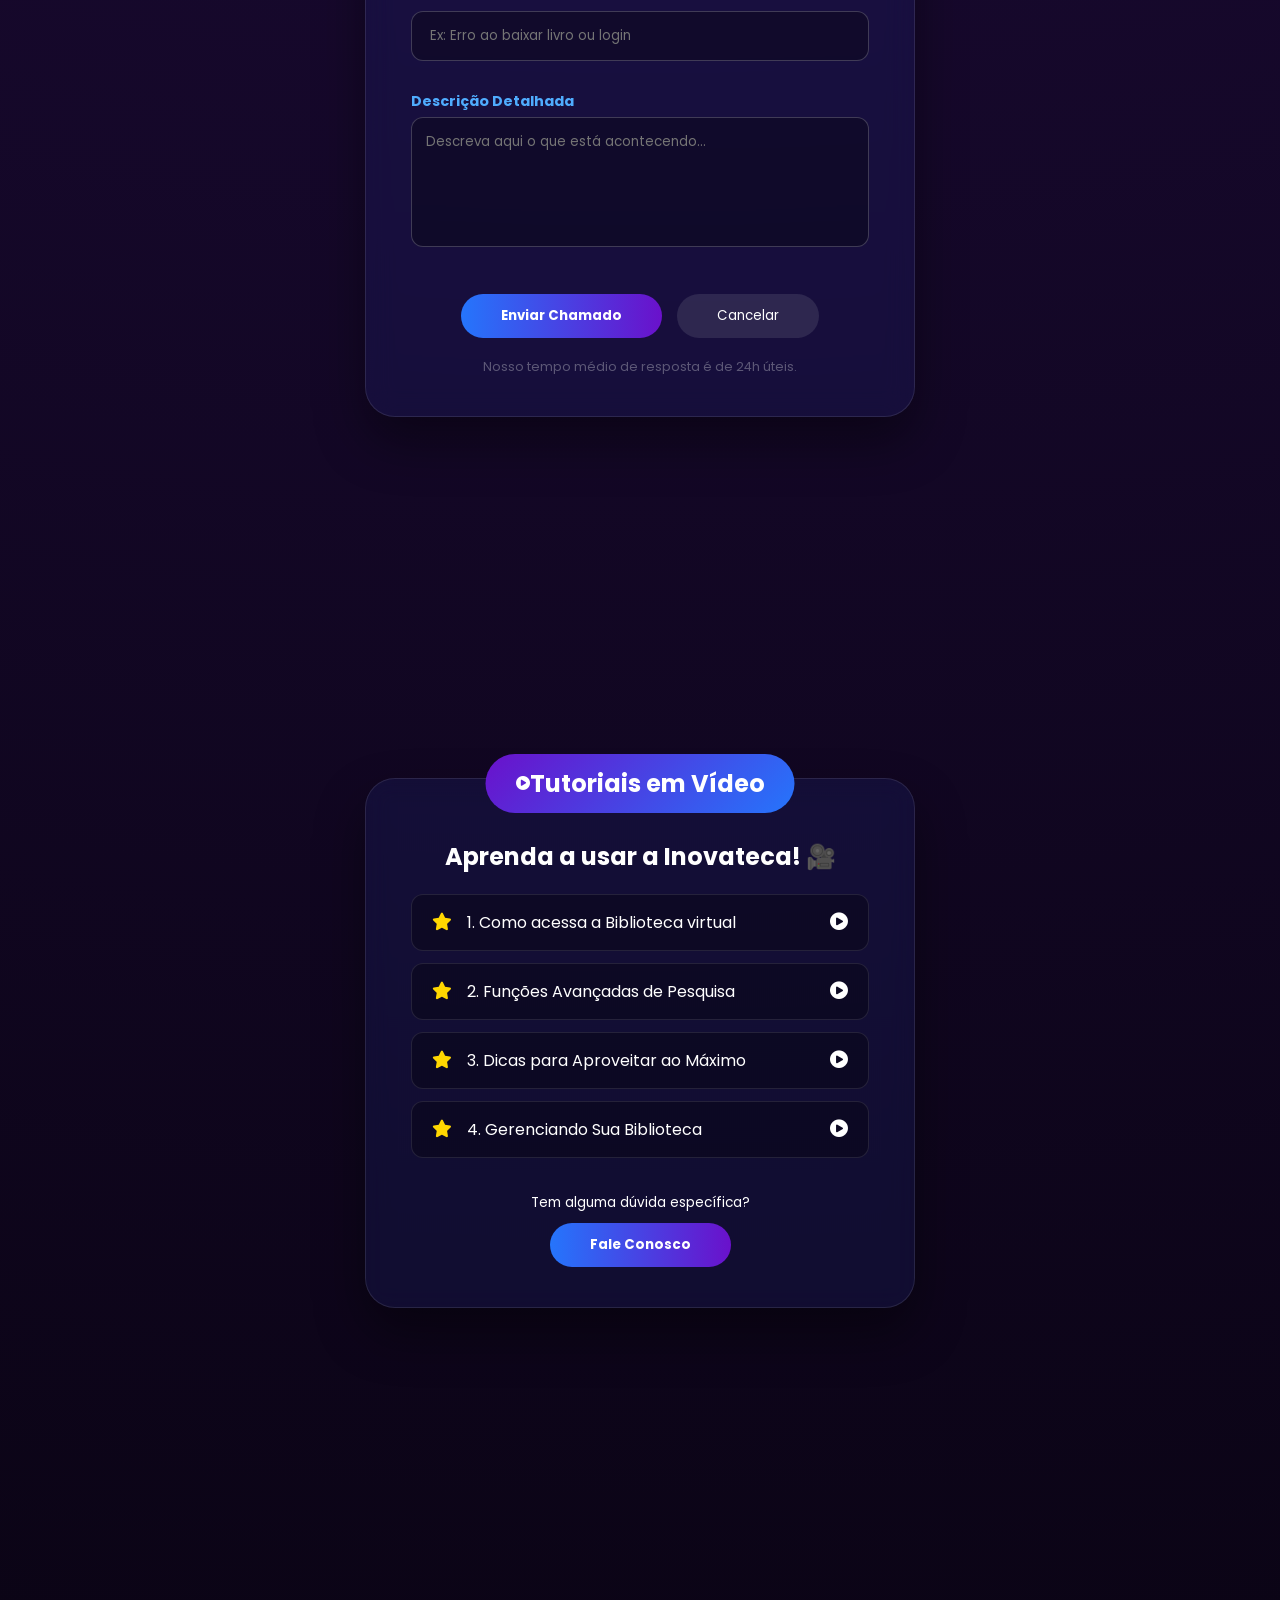
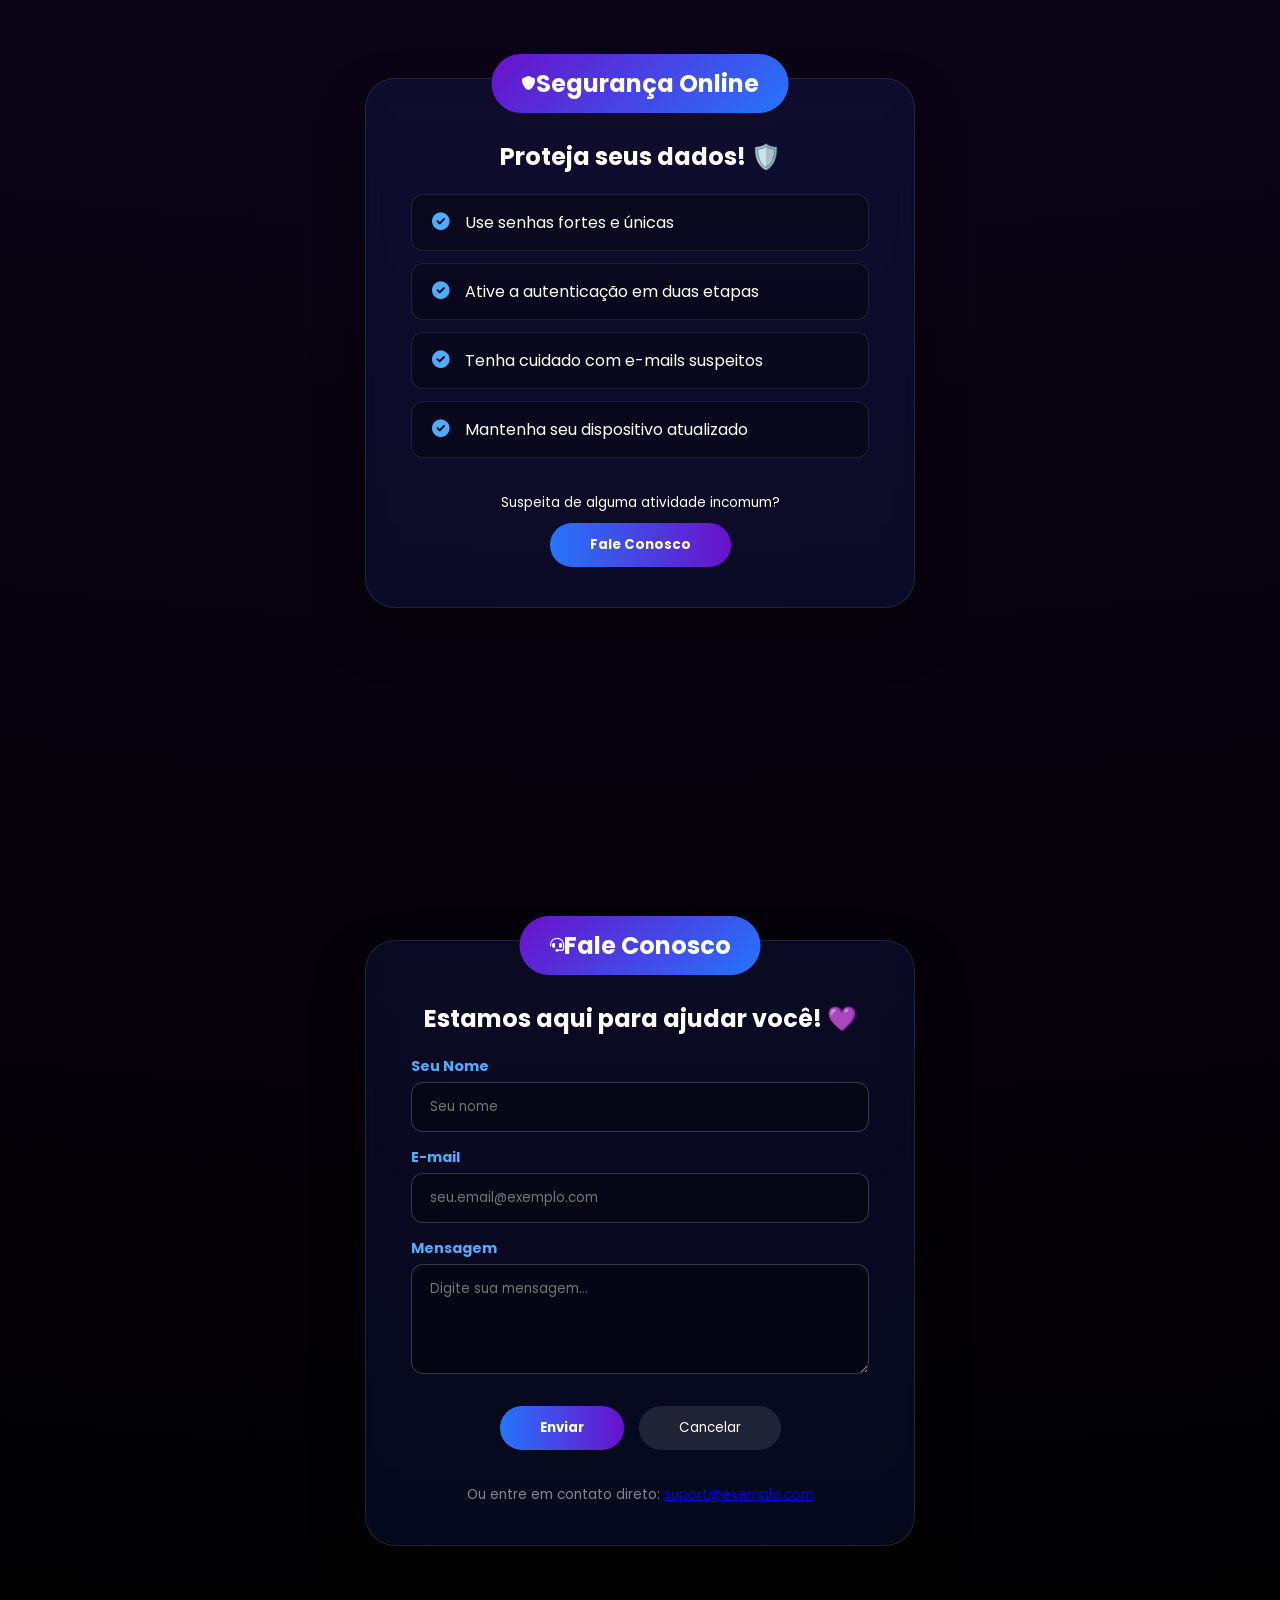
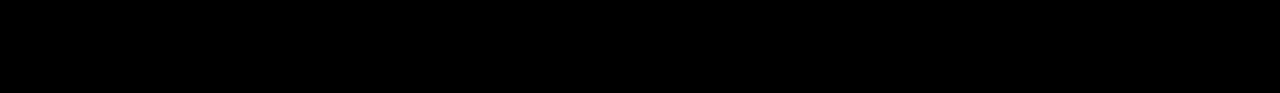
==== commit 999bd97f: "corregito" ====
--- a/meu-site/index.html
+++ b/meu-site/index.html
@@ -65,9 +65,9 @@
                 <div class="filter-group">
                     <h4>Categorias</h4>
                     <ul>
-                        <li onclick="document.getElementById('sci-fi').scrollIntoView({behavior: 'smooth'})" style="cursor:pointer">Ficção científica</li>
+                        <li onclick="document.getElementById('sci-fi').scrollIntoView({behavior: 'smooth'})" style="color:#4facfe; cursor:pointer; font-weight:bold;">Ficção Científica</li>
                         <li onclick="document.getElementById('romance').scrollIntoView({behavior: 'smooth'})" style="color:#4facfe; cursor:pointer; font-weight:bold;">Romance</li>
-                        <li>Fantasia</li>
+                        <li onclick="document.getElementById('fantasy').scrollIntoView({behavior: 'smooth'})" style="color:#4facfe; cursor:pointer; font-weight:bold;">Fantasia</li>
                         <li>Histórico</li>
                         <li>Terror</li>
                         <li>Suspense e mistério</li>
@@ -151,14 +151,14 @@
         <div class="container-center">
             <h1 class="romance-huge-title">FANTASIA</h1>
             <div class="books-grid">
-                <div class="book-card"><img src="livro10.jpg"><p>Orgulho e Preconceito</p></div>
-                <div class="book-card"><img src="livro9.jpg"><p>Um Dia</p></div>
-                <div class="book-card"><img src="livro14.jpg"><p>Como Eu Era Antes</p></div>
-                <div class="book-card"><img src="livro13.jpg"><p>P.S. Eu Te Amo</p></div>
-                <div class="book-card"><img src="livro12.jpg"><p>Para Todos os Garotos</p></div>
-                <div class="book-card"><img src="livro11.jpg"><p>É Assim que Acaba</p></div>
-                <div class="book-card"><img src="livro15.jpg"><p>A Hipótese do Amor</p></div>
-                <div class="book-card"><img src="livro4.jpg"><p>A culpa é das estrelas</p></div>
+                <div class="book-card"><img src="livro01.webp"><p>O Senhor dos Anéis</p></div>
+                <div class="book-card"><img src="livro02.jpg"><p>As Crônicas de Nárnia</p></div>
+                <div class="book-card"><img src="livro03.webp"><p>A História sem Fim</p></div>
+                <div class="book-card"><img src="livro04.jpg"><p>O Nome do Vento</p></div>
+                <div class="book-card"><img src="livro05.jpg"><p>Mistborn: O Império Final</p></div>
+                <div class="book-card"><img src="livro06.jpg"><p>Percy Jackson e o Ladrão de Raios</p></div>
+                <div class="book-card"><img src="livro07.jpg"><p>Deuses Americanos</p></div>
+                <div class="book-card"><img src="livro08.jpg"><p>O Ultimo Desejo</p></div>
             </div>
         </div>
     </section>
--- a/meu-site/style.css
+++ b/meu-site/style.css
@@ -22,8 +22,39 @@
 .filter-group h4 { font-size: 32px; margin: 20px 0; color: white; text-transform: uppercase; font-weight: 700; }
 .filter-group li { list-style: none; font-size: 18px; padding: 5px 0; opacity: 0.8; transition: 0.3s; }
 .books-grid { display: grid; grid-template-columns: repeat(4, 1fr); gap: 25px; flex-grow: 1; }
-.book-card { background: rgba(255,255,255,0.05); padding: 15px; border-radius: 15px; text-align: center; transition: 0.3s; }
-.book-card img { width: 100%; border-radius: 8px; margin-bottom: 10px; }
+/* --- ESTILO DOS LIVROS COM ANIMAÇÃO --- */
+.book-card { 
+    background: rgba(255,255,255,0.05); 
+    padding: 15px; 
+    border-radius: 15px; 
+    text-align: center; 
+    /* A mágica acontece aqui: */
+    transition: all 0.4s cubic-bezier(0.175, 0.885, 0.32, 1.275); 
+    cursor: pointer;
+    position: relative; /* Necessário para o z-index funcionar */
+    z-index: 1;
+}
+
+/* Quando passa o mouse no card do livro */
+.book-card:hover {
+    transform: scale(1.1) translateY(-15px); /* Aumenta e sobe */
+    z-index: 99; /* Joga o livro para a frente de todos os outros */
+    background: rgba(255, 255, 255, 0.15); 
+    box-shadow: 0 20px 40px rgba(0, 0, 0, 0.8); /* Sombra de profundidade */
+}
+
+.book-card img { 
+    width: 100%; 
+    border-radius: 8px; 
+    margin-bottom: 10px; 
+    transition: 0.3s; 
+}
+
+/* Brilho extra na capa do livro ao passar o mouse */
+.book-card:hover img {
+    filter: brightness(1.2);
+    box-shadow: 0 0 15px rgba(79, 172, 254, 0.4);
+}
 .btn-dw { background: #4facfe; border: none; padding: 8px 15px; border-radius: 5px; color: white; font-weight: bold; cursor: pointer; }
 .label-purple { background-color: #6a11cb; color: white; padding: 5px 15px; border-radius: 4px; display: inline-block; font-weight: bold; font-size: 30px; text-transform: uppercase; margin: 10px 40px; }
 
@@ -40,7 +71,7 @@
 /* TICKET FOOTER CENTRALIZADO */
 .ticket-footer { 
     text-align: center; 
-    margin-top: 50px; 
+    margin-top: 50px;  
     font-size: 18px; 
     display: flex; 
     flex-direction: column; 
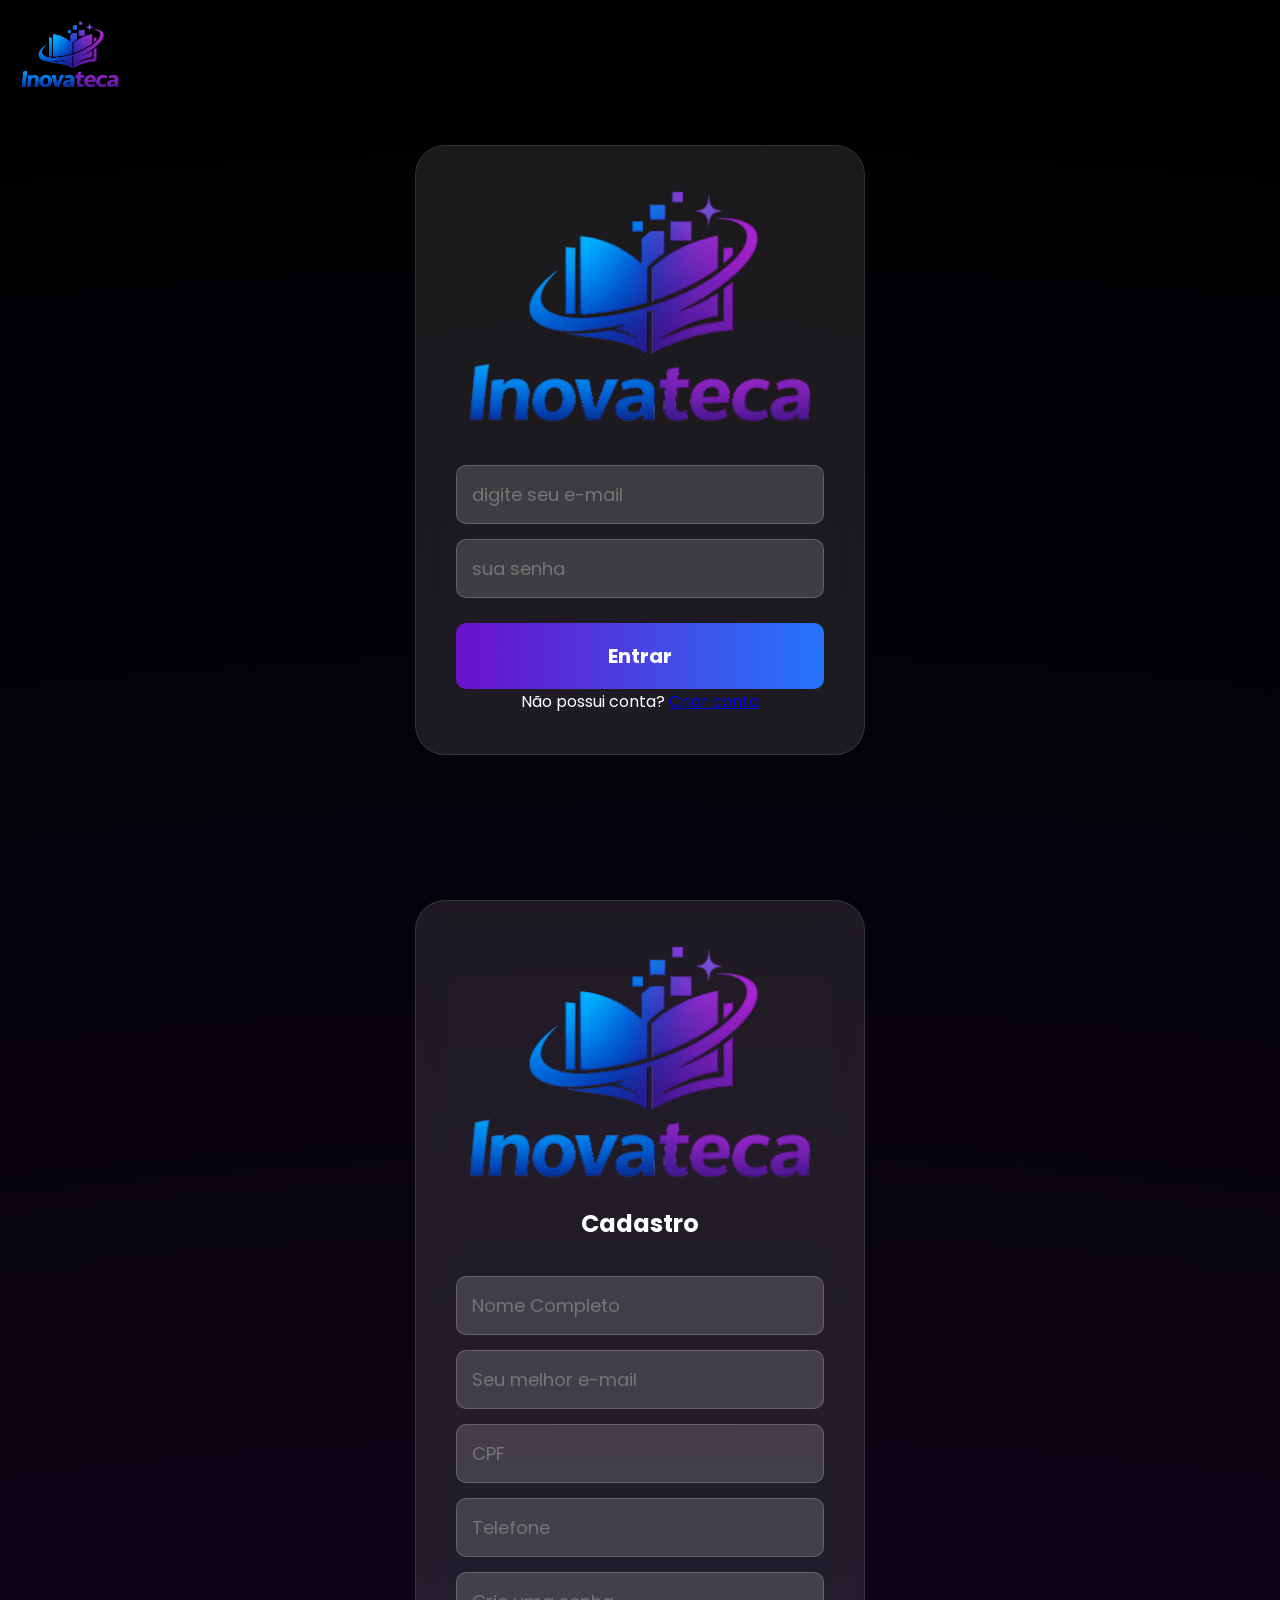
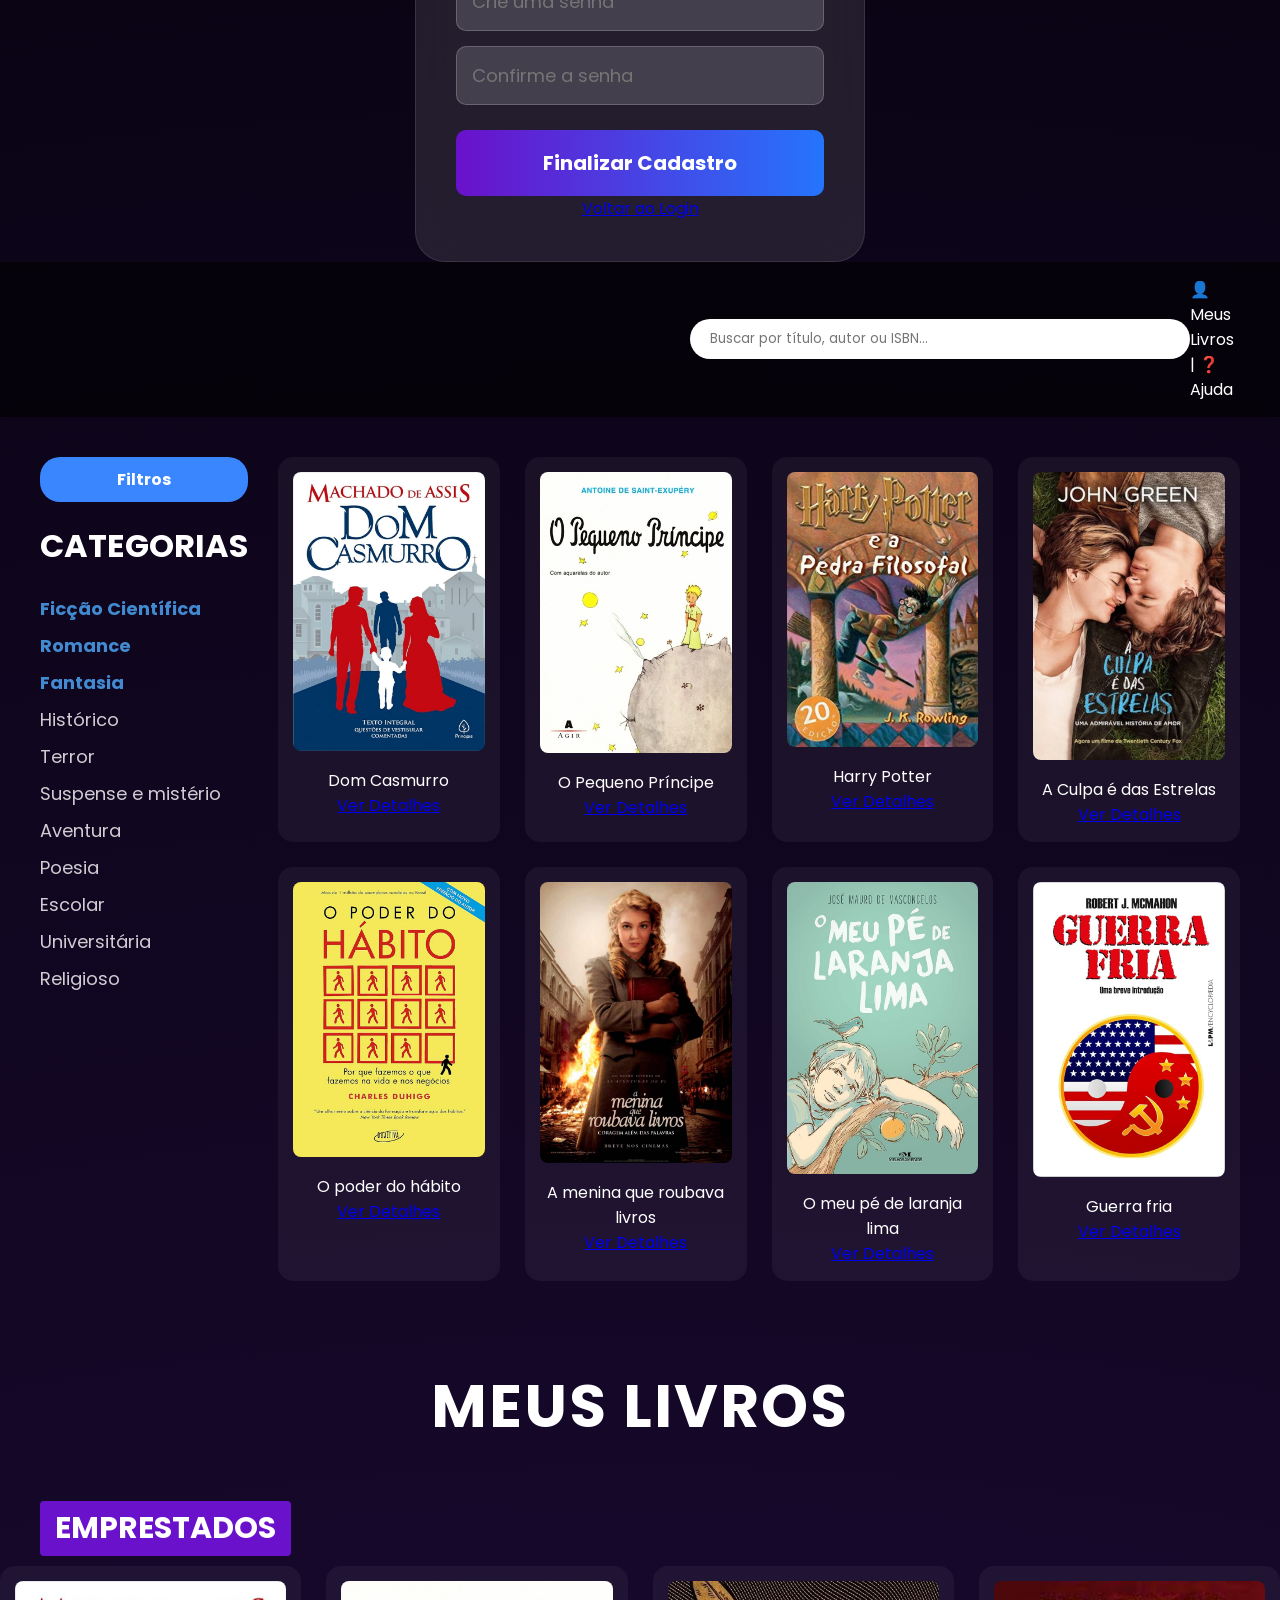
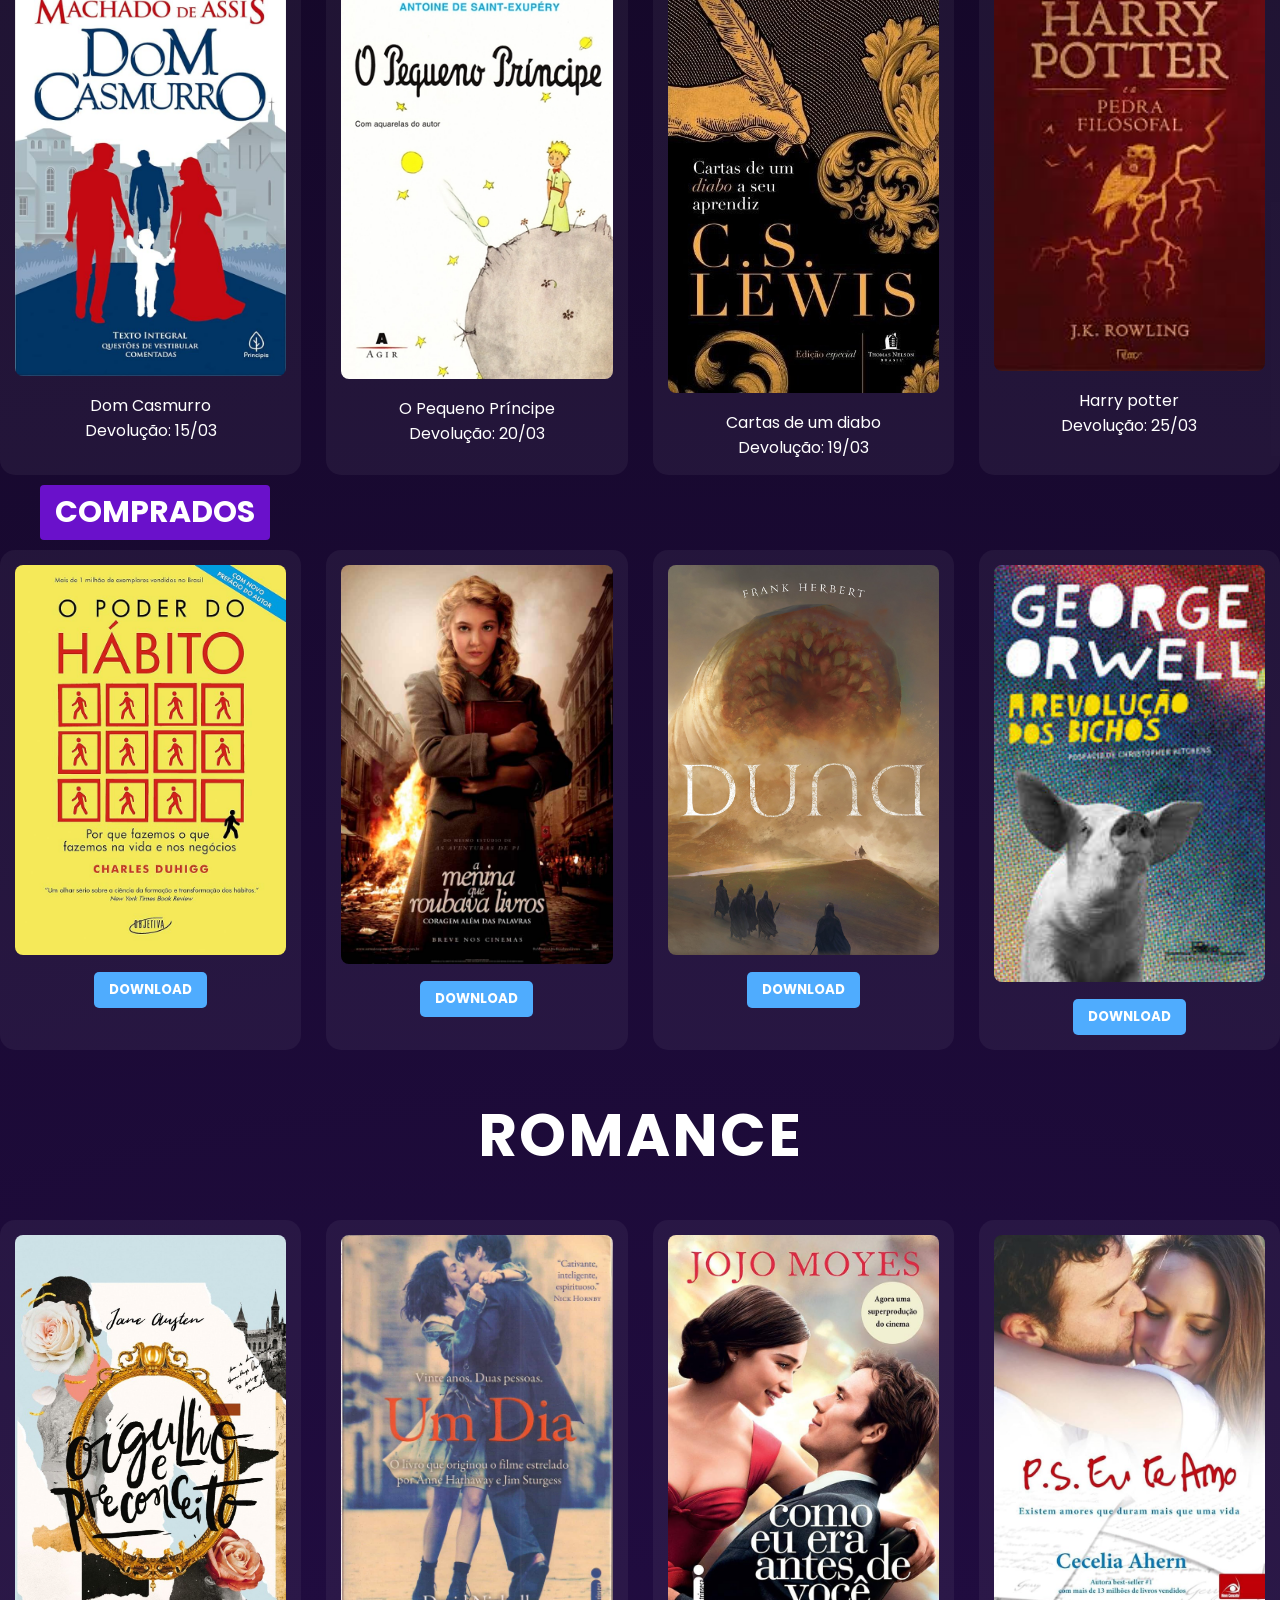
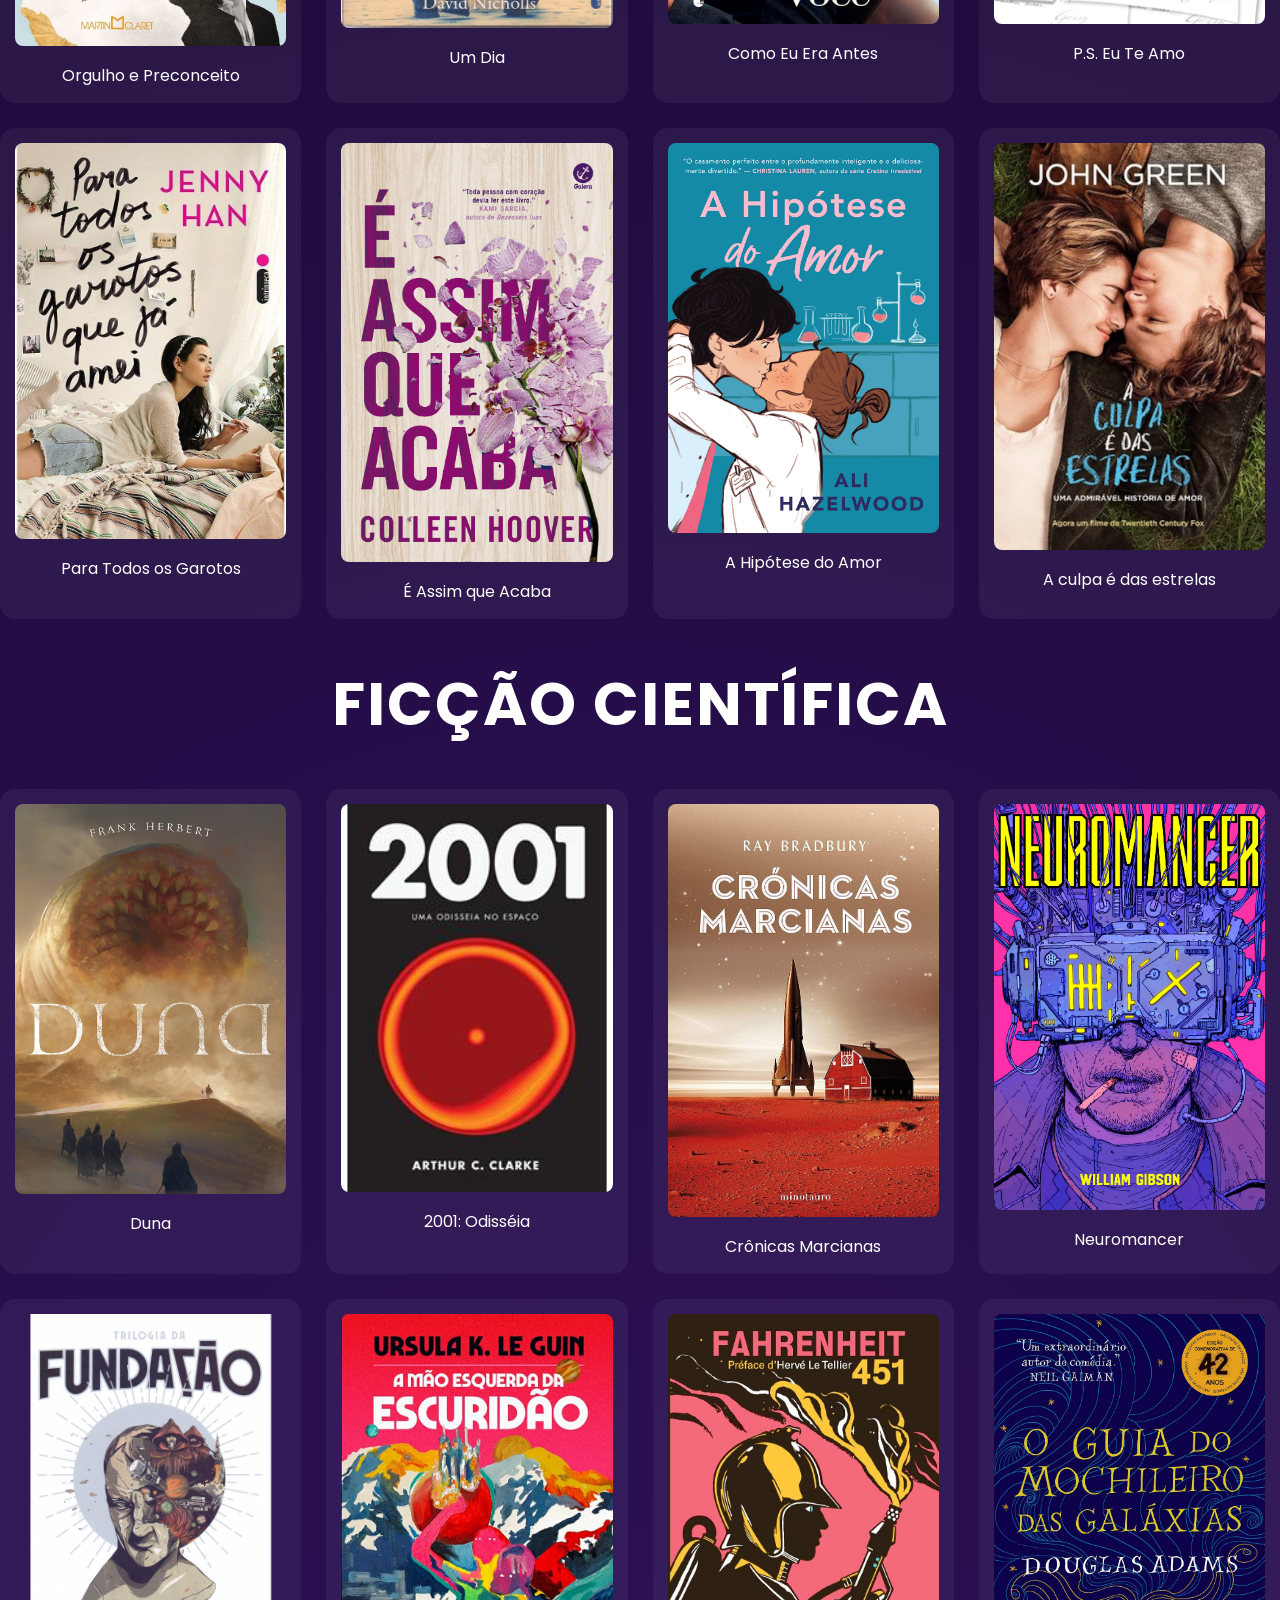
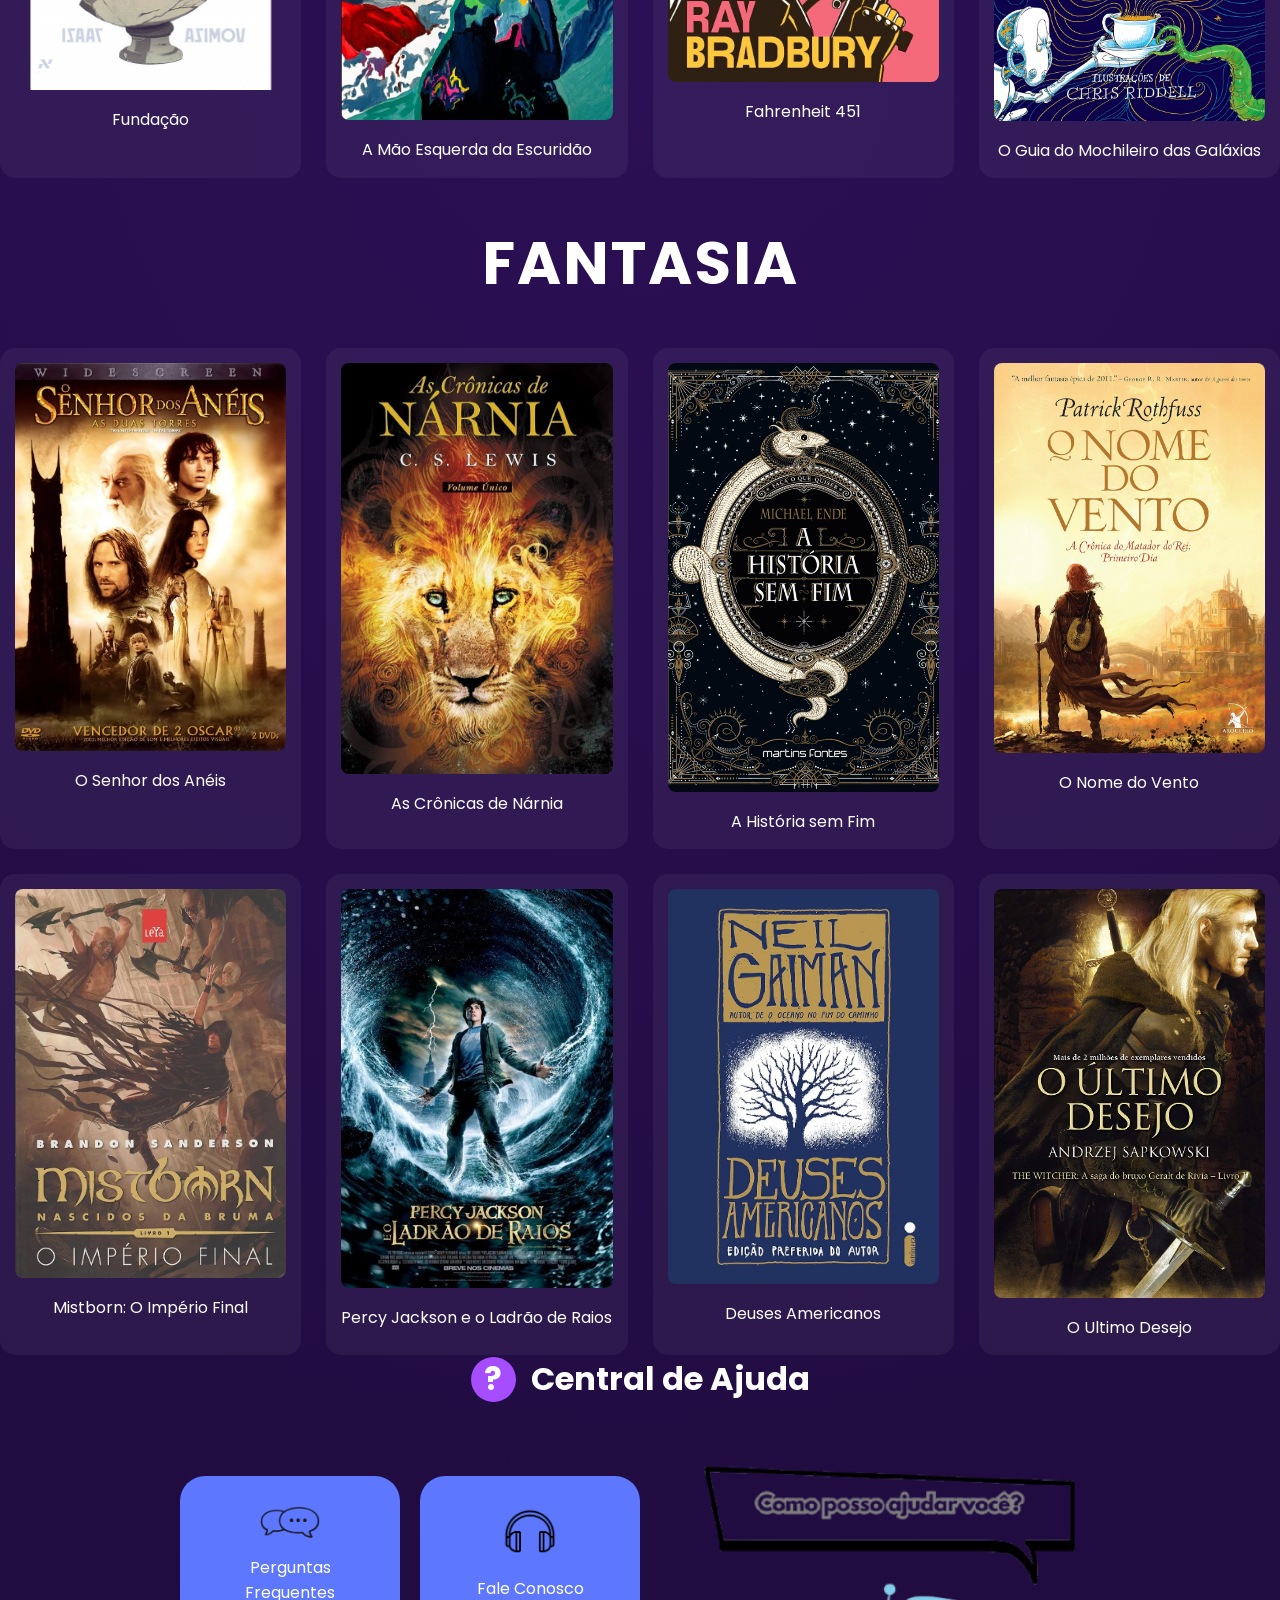
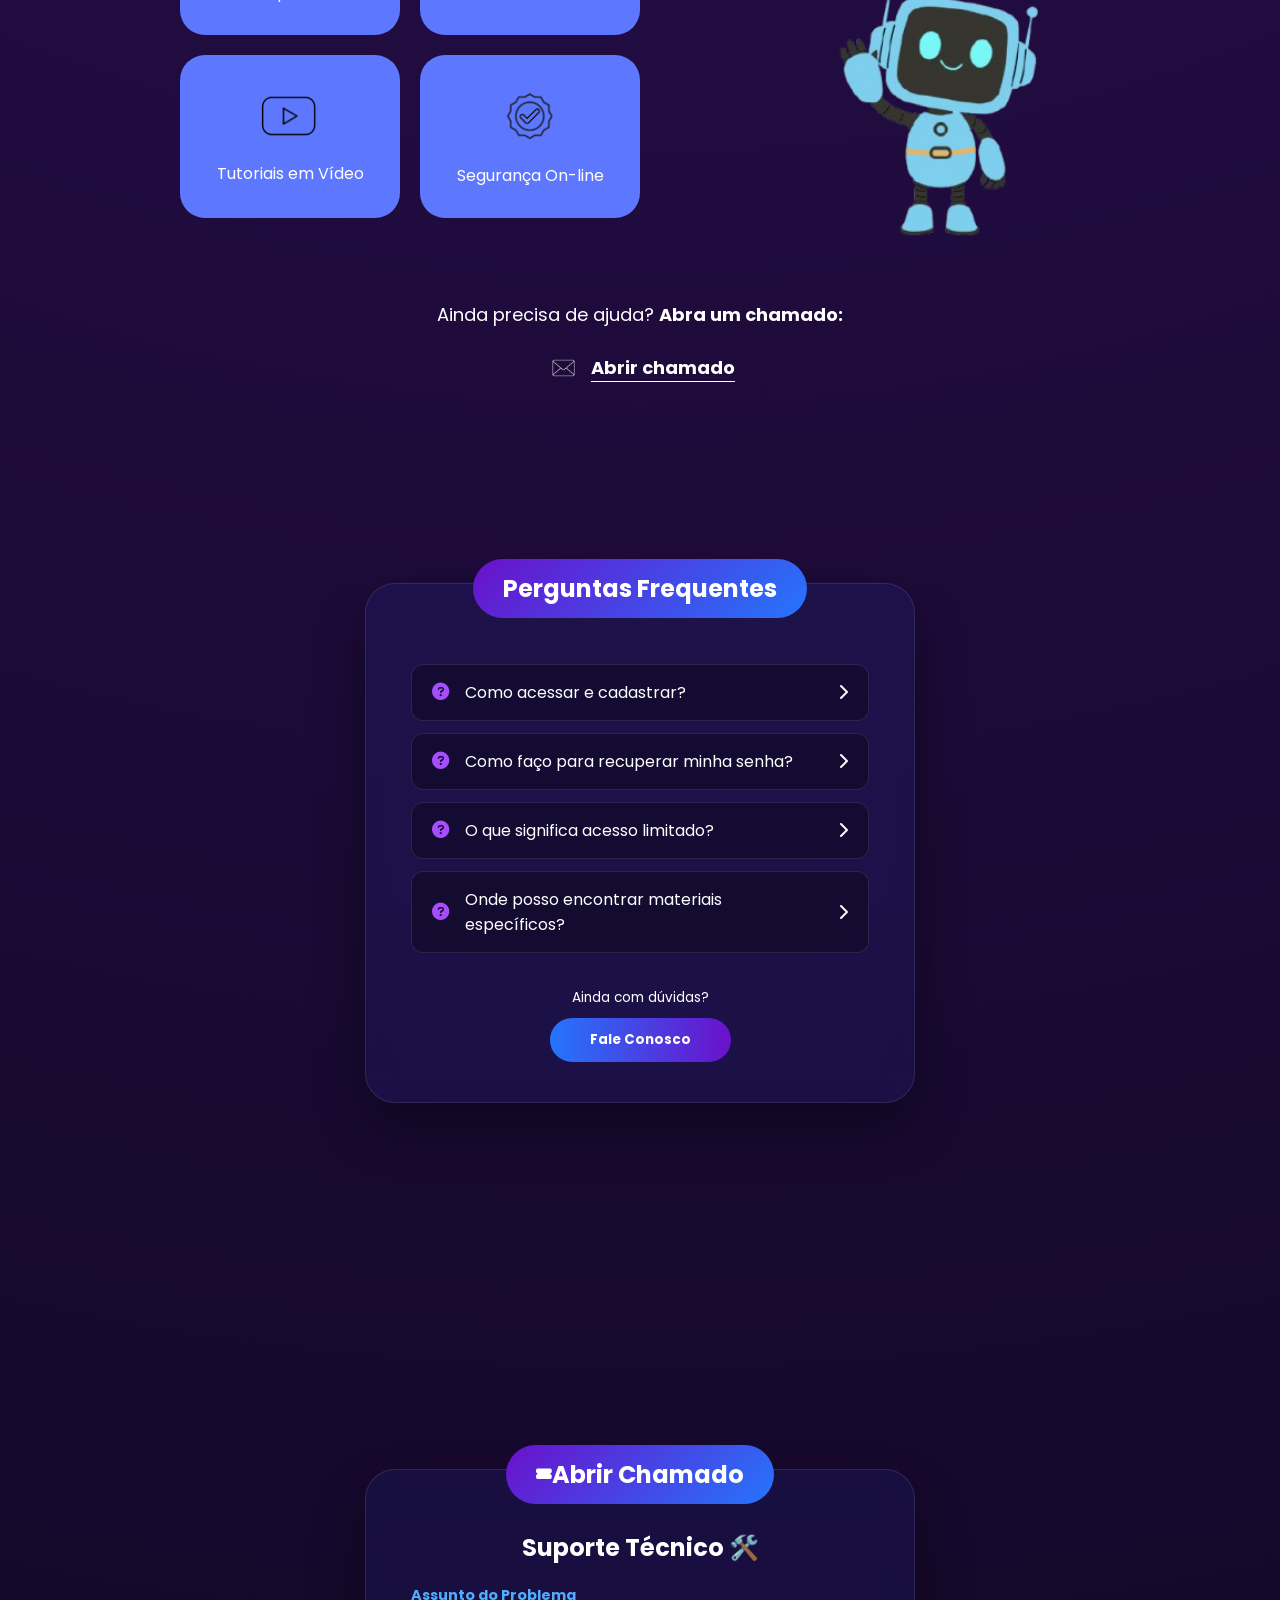
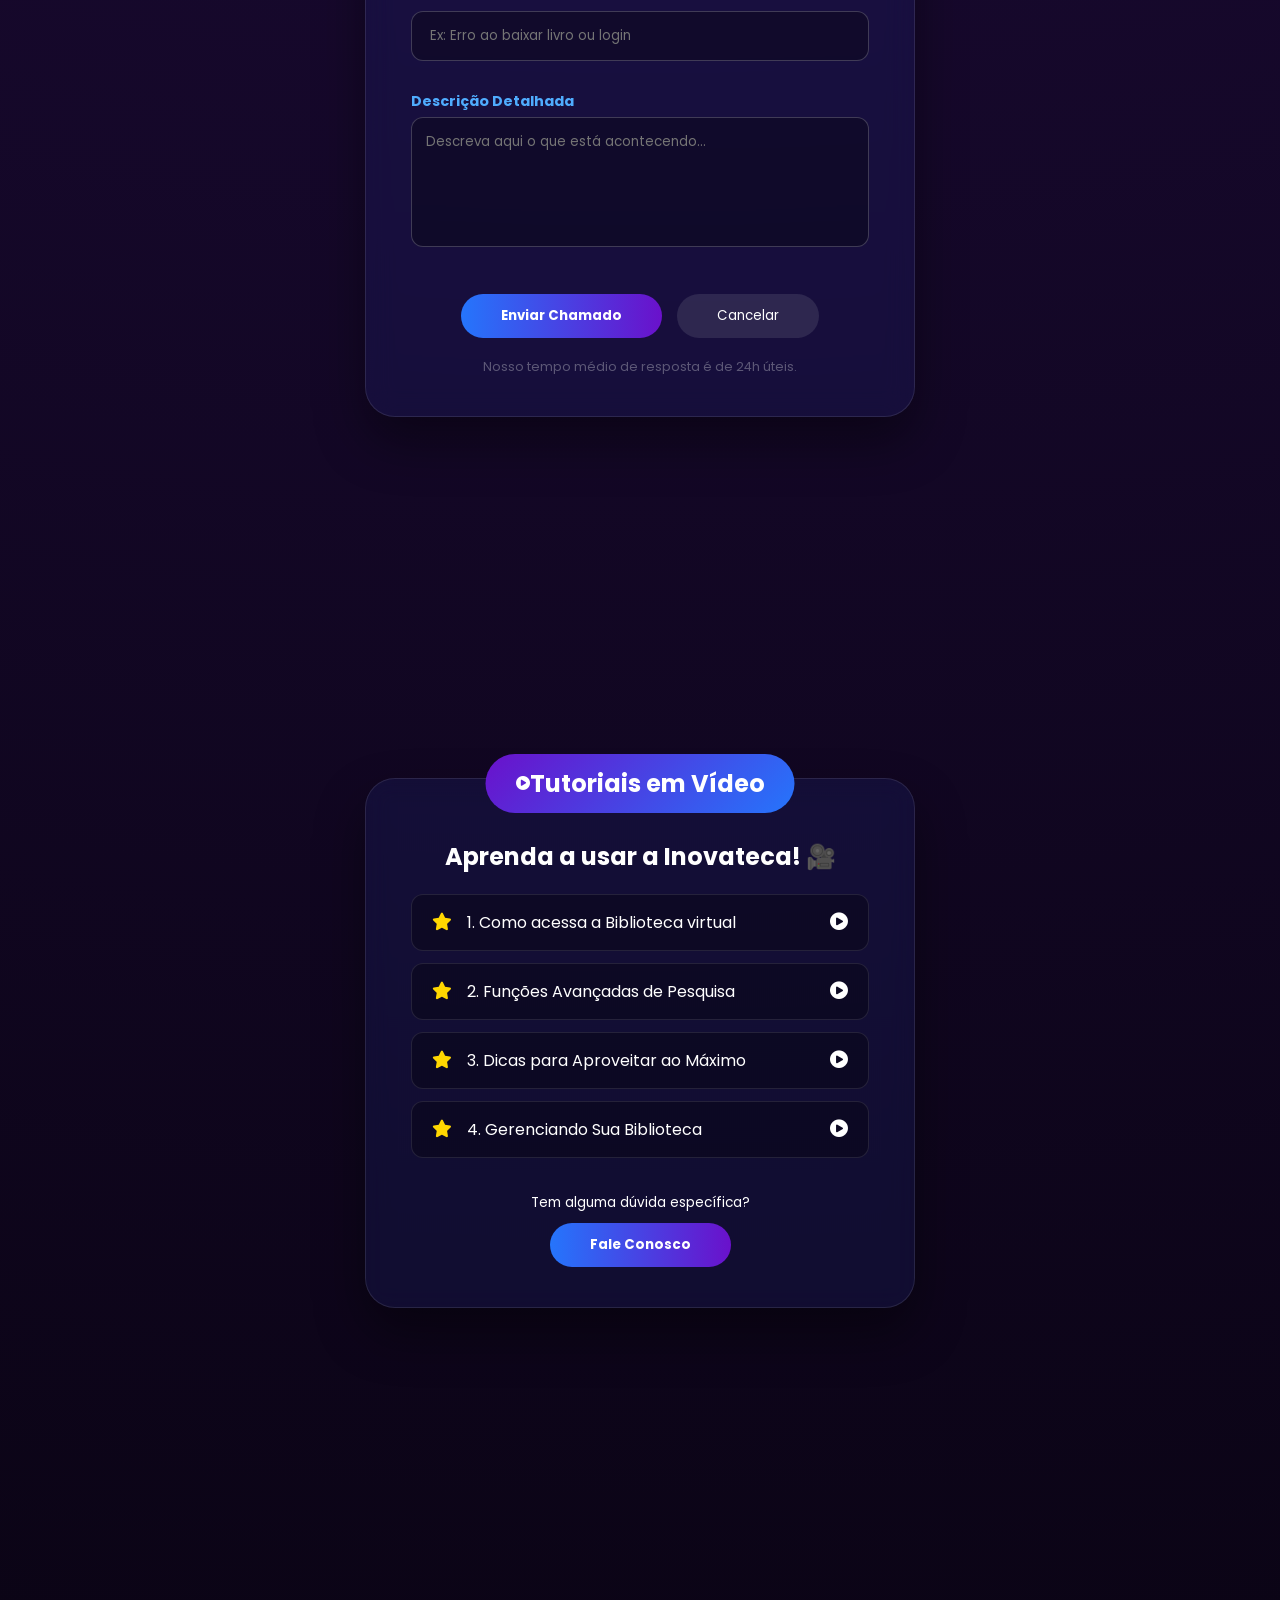
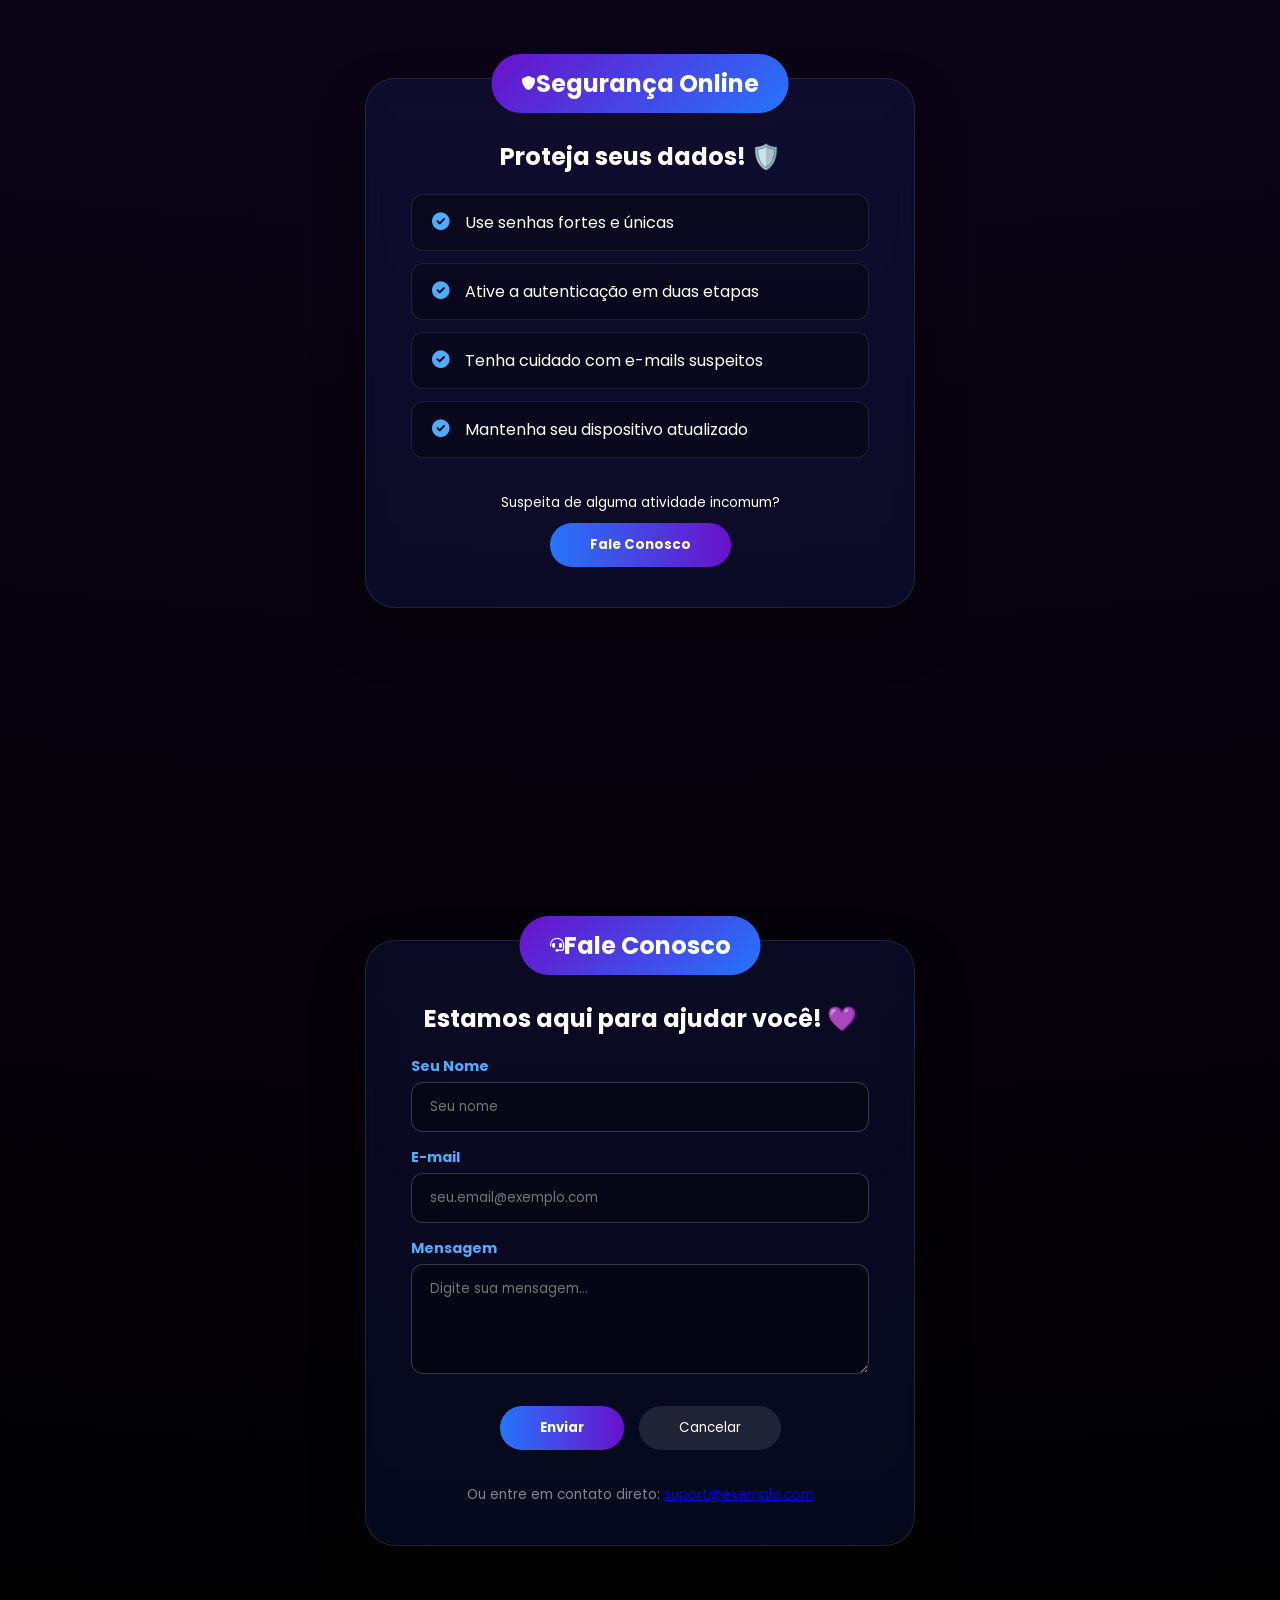
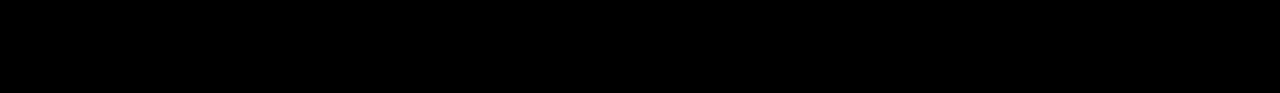
==== commit 1e8c9e3f: "INOVATECA" ====
--- a/meu-site/index.html
+++ b/meu-site/index.html
@@ -10,6 +10,7 @@
 </head>
 <body>
 
+    
     <img src="logo2.png" alt="Inovateca" class="logo-fixa-canto">
     <div class="stars-bg"></div>
 
@@ -57,8 +58,12 @@
                 <span onclick="document.getElementById('meus-livros').scrollIntoView({behavior: 'smooth'})" style="cursor:pointer">👤 Meus Livros</span> | 
                 <span onclick="document.getElementById('ajuda').scrollIntoView({behavior: 'smooth'})" style="cursor:pointer">❓ Ajuda</span>
             </div>
-        </header>
-
+        </header> 
+
+         <img src="logo2.png" alt="Inovateca" class="logo-fixa-canto" 
+           onclick="const el = document.getElementById('catalogo'); if(el) el.scrollIntoView({behavior: 'smooth'})" 
+
+     style="cursor:pointer">
         <div class="main-layout">
             <aside class="sidebar">
                 <div class="filter-badge">Filtros</div>
--- a/meu-site/style.css
+++ b/meu-site/style.css
@@ -14,6 +14,7 @@
 .btn-primary { width: 100%; padding: 18px; margin-top: 25px; border-radius: 10px; border: none; font-weight: bold; background: linear-gradient(90deg, #6a11cb, #2575fc); color: white; font-size: 20px; cursor: pointer; }
 
 /* --- CATALOGO --- */
+
 .top-header { display: flex; align-items: center; justify-content: space-between; padding: 15px 40px; background: rgba(0,0,0,0.6); }
 .search-box input { background: white; color: #333; border-radius: 20px; padding: 10px 20px; width: 500px; border: none; margin-left: 650px; }
 .main-layout { display: flex; padding: 40px; gap: 30px; }
@@ -22,6 +23,15 @@
 .filter-group h4 { font-size: 32px; margin: 20px 0; color: white; text-transform: uppercase; font-weight: 700; }
 .filter-group li { list-style: none; font-size: 18px; padding: 5px 0; opacity: 0.8; transition: 0.3s; }
 .books-grid { display: grid; grid-template-columns: repeat(4, 1fr); gap: 25px; flex-grow: 1; }
+.logo-fixa-canto {
+    position: fixed;
+    top: 20px;
+    left: 20px;
+    width: 100px;
+    z-index: 9999; /* Aumentamos muito o z-index para ela ficar no topo de tudo */
+    cursor: pointer;
+    pointer-events: auto; /* Garante que o clique seja registrado */
+}
 /* --- ESTILO DOS LIVROS COM ANIMAÇÃO --- */
 .book-card { 
     background: rgba(255,255,255,0.05); 
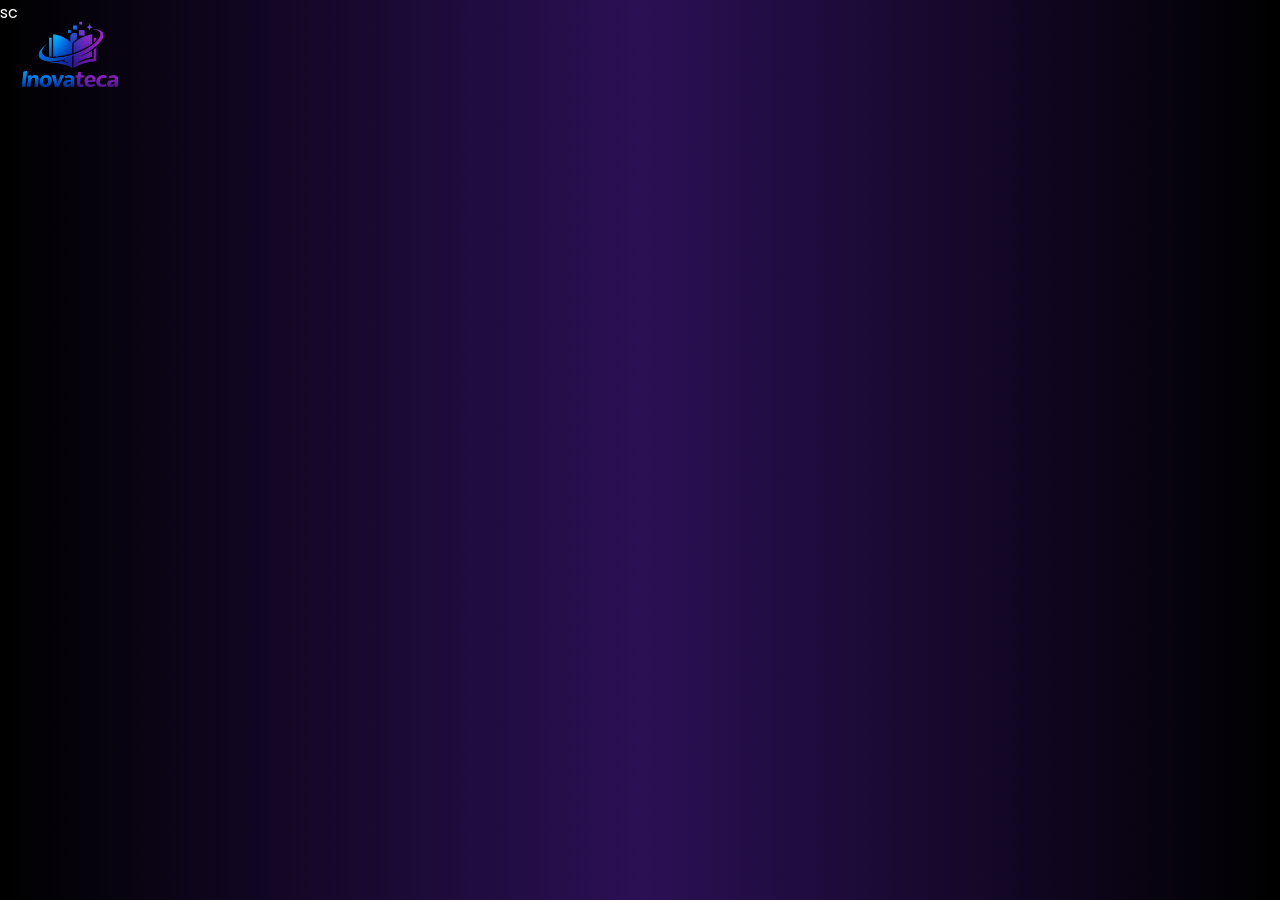
==== commit f9013ada: "inovateca1" ====
--- a/meu-site/index.html
+++ b/meu-site/index.html
@@ -1,8 +1,8 @@
 <!DOCTYPE html>
 <html lang="pt-br">
 <head>
-    <meta charset="UTF-8">
-    <meta name="viewport" content="width=device-width, initial-scale=1.0">
+    <meta charset="UTF-8">sc
+    <meta name="viewport" content="width=device-width, initial-ale=1.0">
     <title>Inovateca | Biblioteca Virtual</title>
     <link rel="stylesheet" href="style.css">
     <link href="https://fonts.googleapis.com/css2?family=Poppins:wght@400;600;700&display=swap" rel="stylesheet">
@@ -11,367 +11,8 @@
 <body>
 
     
-    <img src="logo2.png" alt="Inovateca" class="logo-fixa-canto">
+    <img src="icones/logo2.png" alt="Inovateca" class="logo-fixa-canto">
     <div class="stars-bg"></div>
-
-    <section id="login" class="panel">
-        <div class="auth-card">
-            <img src="logo.png" alt="Inovateca" class="logo-gigante"> 
-            <div class="input-container">
-                <div class="input-group"> 
-                    
-                    <input type="email" placeholder="digite seu e-mail">
-                </div>
-                <div class="input-group">
-                
-                    <input type="password" placeholder="sua senha">
-                </div>
-            </div>
-            <button class="btn-primary" onclick="document.getElementById('catalogo').scrollIntoView({behavior: 'smooth'})">Entrar</button>
-            <p class="switch-auth">Não possui conta? <a href="#cadastro">Criar conta</a></p>
-        </div>
-    </section> 
-
-    <section id="cadastro" class="panel">
-        <div class="auth-card">
-            <img src="logo.png" alt="Inovateca" class="logo-gigante">
-            <h2 style="margin-bottom:20px">Cadastro</h2>
-            <div class="input-container">
-                <input type="text" placeholder="Nome Completo">
-                <input type="email" placeholder="Seu melhor e-mail">
-                <input type="password" placeholder="CPF">
-                <input type="password" placeholder="Telefone">
-                <input type="password" placeholder="Crie uma senha">
-                <input type="password" placeholder="Confirme a senha">
-            </div>
-            <button class="btn-primary">Finalizar Cadastro</button>
-            <p class="switch-auth"><a href="#login">Voltar ao Login</a></p>
-        </div>
-    </section>
-
-    <section id="catalogo" class="content-panel-full">
-        <header class="top-header">
-            <div class="search-box">
-                <input type="text" placeholder="Buscar por título, autor ou ISBN...">
-            </div>
-            <div class="header-icons">
-                <span onclick="document.getElementById('meus-livros').scrollIntoView({behavior: 'smooth'})" style="cursor:pointer">👤 Meus Livros</span> | 
-                <span onclick="document.getElementById('ajuda').scrollIntoView({behavior: 'smooth'})" style="cursor:pointer">❓ Ajuda</span>
-            </div>
-        </header> 
-
-         <img src="logo2.png" alt="Inovateca" class="logo-fixa-canto" 
-           onclick="const el = document.getElementById('catalogo'); if(el) el.scrollIntoView({behavior: 'smooth'})" 
-
-     style="cursor:pointer">
-        <div class="main-layout">
-            <aside class="sidebar">
-                <div class="filter-badge">Filtros</div>
-                <div class="filter-group">
-                    <h4>Categorias</h4>
-                    <ul>
-                        <li onclick="document.getElementById('sci-fi').scrollIntoView({behavior: 'smooth'})" style="color:#4facfe; cursor:pointer; font-weight:bold;">Ficção Científica</li>
-                        <li onclick="document.getElementById('romance').scrollIntoView({behavior: 'smooth'})" style="color:#4facfe; cursor:pointer; font-weight:bold;">Romance</li>
-                        <li onclick="document.getElementById('fantasy').scrollIntoView({behavior: 'smooth'})" style="color:#4facfe; cursor:pointer; font-weight:bold;">Fantasia</li>
-                        <li>Histórico</li>
-                        <li>Terror</li>
-                        <li>Suspense e mistério</li>
-                        <li>Aventura</li>
-                        <li>Poesia</li>
-                        <li>Escolar</li>
-                        <li>Universitária</li>
-                        <li>Religioso</li>
-                    </ul>
-                </div>
-            </aside>
-
-            <main class="books-display">
-                <div class="books-grid">
-                    <div class="book-card"><img src="livro1.jpg"><p>Dom Casmurro</p><a href="#">Ver Detalhes</a></div>
-                    <div class="book-card"><img src="livro2.jpg"><p>O Pequeno Príncipe</p><a href="#">Ver Detalhes</a></div>
-                    <div class="book-card"><img src="livro3.jpg"><p>Harry Potter</p><a href="#">Ver Detalhes</a></div>
-                    <div class="book-card"><img src="livro4.jpg"><p>A Culpa é das Estrelas</p><a href="#">Ver Detalhes</a></div>
-                    <div class="book-card"><img src="livro5.jpg"><p>O poder do hábito</p><a href="#">Ver Detalhes</a></div>
-                    <div class="book-card"><img src="livro6.jpg"><p>A menina que roubava livros</p><a href="#">Ver Detalhes</a></div>
-                    <div class="book-card"><img src="livro7.jpg"><p>O meu pé de laranja lima</p><a href="#">Ver Detalhes</a></div>
-                    <div class="book-card"><img src="livro8.jpg"><p>Guerra fria</p><a href="#">Ver Detalhes</a></div>
-                </div>
-            </main>
-        </div>
-    </section>
-
-    <section id="meus-livros" class="content-panel-full section-padding">
-        <div class="container-center">
-            <h2 class="romance-huge-title">Meus Livros</h2>
-            <div class="label-purple">Emprestados</div>
-            <div class="books-grid">
-                <div class="book-card"><img src="livro1.jpg"><p>Dom Casmurro</p><span>Devolução: 15/03</span></div>
-                <div class="book-card"><img src="livro2.jpg"><p>O Pequeno Príncipe</p><span>Devolução: 20/03</span></div>
-                <div class="book-card"><img src="livro20.jpg"><p>Cartas de um diabo</p><span>Devolução: 19/03</span></div>
-                <div class="book-card"><img src="livro17.jpg"><p>Harry potter</p><span>Devolução: 25/03</span></div>
-            </div>
-            
-            <div class="label-purple">Comprados</div>
-            <div class="books-grid">
-                <div class="book-card"><img src="livro5.jpg"><button class="btn-dw">DOWNLOAD</button></div>
-                <div class="book-card"><img src="livro6.jpg"><button class="btn-dw">DOWNLOAD</button></div>
-                <div class="book-card"><img src="livro21.jpg"><button class="btn-dw">DOWNLOAD</button></div>
-                <div class="book-card"><img src="livro19.jpg"><button class="btn-dw">DOWNLOAD</button></div>
-            </div>
-        </div>
-    </section>
-
-    <section id="romance" class="content-panel-full section-padding">
-        <div class="container-center">
-            <h1 class="romance-huge-title">ROMANCE</h1>
-            <div class="books-grid">
-                <div class="book-card"><img src="livro10.jpg"><p>Orgulho e Preconceito</p></div>
-                <div class="book-card"><img src="livro9.jpg"><p>Um Dia</p></div>
-                <div class="book-card"><img src="livro14.jpg"><p>Como Eu Era Antes</p></div>
-                <div class="book-card"><img src="livro13.jpg"><p>P.S. Eu Te Amo</p></div>
-                <div class="book-card"><img src="livro12.jpg"><p>Para Todos os Garotos</p></div>
-                <div class="book-card"><img src="livro11.jpg"><p>É Assim que Acaba</p></div>
-                <div class="book-card"><img src="livro15.jpg"><p>A Hipótese do Amor</p></div>
-                <div class="book-card"><img src="livro4.jpg"><p>A culpa é das estrelas</p></div>
-            </div>
-        </div>
-    </section>
-
-    <section id="sci-fi" class="content-panel-full section-padding">
-        <div class="container-center">
-            <h1 class="romance-huge-title">FICÇÃO CIENTÍFICA</h1>
-            <div class="books-grid">
-                <div class="book-card"><img src="livro21.jpg"><p>Duna</p></div>
-                <div class="book-card"><img src="livro22.jpg"><p>2001: Odisséia</p></div>
-                <div class="book-card"><img src="livro23.jpg"><p>Crônicas Marcianas</p></div>
-                <div class="book-card"><img src="livro24.jpg"><p>Neuromancer</p></div>
-                <div class="book-card"><img src="livro32.png"><p>Fundação</p></div>
-                <div class="book-card"><img src="livro33.jpg"><p>A Mão Esquerda da Escuridão</p></div>
-                <div class="book-card"><img src="livro34.jpg"><p>Fahrenheit 451</p></div>
-                <div class="book-card"><img src="livro35.webp"><p>O Guia do Mochileiro das Galáxias</p></div>
-            </div>
-        </div>
-    </section>
-<section id="fantasy" class="content-panel-full section-padding">
-        <div class="container-center">
-            <h1 class="romance-huge-title">FANTASIA</h1>
-            <div class="books-grid">
-                <div class="book-card"><img src="livro01.webp"><p>O Senhor dos Anéis</p></div>
-                <div class="book-card"><img src="livro02.jpg"><p>As Crônicas de Nárnia</p></div>
-                <div class="book-card"><img src="livro03.webp"><p>A História sem Fim</p></div>
-                <div class="book-card"><img src="livro04.jpg"><p>O Nome do Vento</p></div>
-                <div class="book-card"><img src="livro05.jpg"><p>Mistborn: O Império Final</p></div>
-                <div class="book-card"><img src="livro06.jpg"><p>Percy Jackson e o Ladrão de Raios</p></div>
-                <div class="book-card"><img src="livro07.jpg"><p>Deuses Americanos</p></div>
-                <div class="book-card"><img src="livro08.jpg"><p>O Ultimo Desejo</p></div>
-            </div>
-        </div>
-    </section>
-    <section id="ajuda" class="content-panel-full section-padding">
-        <div class="container-center">
-            <h2 class="title-section-ajuda">
-                <span class="purple-circle">?</span> Central de Ajuda
-            </h2>
-            <div class="help-main-flex">
-                <div class="help-grid-blue">
-                    <div class="help-card" onclick="document.getElementById('faq-secao').scrollIntoView({behavior: 'smooth'})">
-                        <img src="balão.png"><p>Perguntas Frequentes</p>
-                    </div>
-                    <div class="help-card" onclick="document.getElementById('contato-secao').scrollIntoView({behavior: 'smooth'})">
-                        <img src="fone.png"><p>Fale Conosco</p>
-                    </div>
-                    <div class="help-card" onclick="document.getElementById('tutoriais-secao').scrollIntoView({behavior: 'smooth'})">
-                        <img src="youtube.png"><p>Tutoriais em Vídeo</p>
-                    </div>
-                    <div class="help-card" onclick="document.getElementById('seguranca-online').scrollIntoView({behavior: 'smooth'})">
-                        <img src="segurança.png"><p>Segurança On-line</p>
-                    </div>
-                </div>
-                <div class="robot-side-box">
-                    <img src="robo.png" alt="Robô" class="img-robo-ajuda">
-                </div>
-            </div>
-            <div class="ticket-footer">
-                <p>Ainda precisa de ajuda? <strong>Abra um chamado:</strong></p>
-                <div class="ticket-line">
-                    <img src="envelope.png" class="mini-envelope">
-                    <a href="#">Abrir chamado</a>
-                </div>
-            </div>
-        </div>
-    </section>
-
-    <section id="faq-secao" class="panel">
-        <div class="container-contato">
-            <div class="contact-card">
-                <div class="header-badge">
-                    <h1>Perguntas Frequentes</h1>
-                </div>
-                <div class="security-list">
-                    <div class="security-row tutorial-row">
-                        <i class="fas fa-question-circle" style="color: #a64dff;"></i>
-                        <p>Como acessar e cadastrar?</p>
-                        <i class="fas fa-chevron-right play-icon" style="font-size: 1rem;"></i>
-                    </div>
-                    <div class="security-row tutorial-row">
-                        <i class="fas fa-question-circle" style="color: #a64dff;"></i>
-                        <p>Como faço para recuperar minha senha?</p>
-                        <i class="fas fa-chevron-right play-icon" style="font-size: 1rem;"></i>
-                    </div>
-                    <div class="security-row tutorial-row">
-                        <i class="fas fa-question-circle" style="color: #a64dff;"></i>
-                        <p>O que significa acesso limitado?</p>
-                        <i class="fas fa-chevron-right play-icon" style="font-size: 1rem;"></i>
-                    </div>
-                    <div class="security-row tutorial-row">
-                        <i class="fas fa-question-circle" style="color: #a64dff;"></i>
-                        <p>Onde posso encontrar materiais específicos?</p>
-                        <i class="fas fa-chevron-right play-icon" style="font-size: 1rem;"></i>
-                    </div>
-                </div>
-                <p class="footer-text" style="color:white">Ainda com dúvidas?</p>
-                <div class="button-container">
-                    <button class="btn-send" onclick="document.getElementById('contato-secao').scrollIntoView({behavior: 'smooth'})">Fale Conosco</button>
-                </div>
-            </div>
-        </div>
-    </section>
-
-    <section id="abrir-chamado" class="panel">
-        <div class="container-contato">
-            <div class="contact-card">
-                <div class="header-badge">
-                    <i class="fas fa-ticket-alt"></i>
-                    <h1>Abrir Chamado</h1>
-                </div>
-                <h2 style="margin-bottom: 20px;">Suporte <strong>Técnico</strong> 🛠️</h2>
-                <form>
-                    <div class="input-group" style="text-align: left;">
-                        <label style="color: #4facfe; font-weight: bold;">Assunto do Problema</label>
-                        <input type="text" placeholder="Ex: Erro ao baixar livro ou login">
-                    </div>
-                    
-                    <div class="input-group" style="text-align: left; margin-top: 15px;">
-                        <label style="color: #4facfe; font-weight: bold;">Descrição Detalhada</label>
-                        <textarea rows="5" placeholder="Descreva aqui o que está acontecendo..."></textarea>
-                    </div>
-
-                    <div class="button-container" style="display: flex; gap: 15px; justify-content: center; margin-top: 25px;">
-                        <button type="submit" class="btn-send">Enviar Chamado</button>
-                        <button type="button" class="btn-cancel" onclick="document.getElementById('ajuda').scrollIntoView({behavior: 'smooth'})">Cancelar</button>
-                    </div>
-                </form>
-                <p class="footer-text" style="margin-top: 20px; font-size: 0.8rem; opacity: 0.6;">
-                    Nosso tempo médio de resposta é de 24h úteis.
-                </p>
-            </div>
-        </div>
-    </section>
-
-    <section id="tutoriais-secao" class="panel">
-        <div class="container-contato">
-            <div class="contact-card">
-                <div class="header-badge">
-                    <i class="fas fa-play-circle"></i>
-                    <h1>Tutoriais em Vídeo</h1>
-                </div>
-                <h2>Aprenda a usar a <strong>Inovateca!</strong> 🎥</h2>
-                <div class="security-list">
-                    <div class="security-row tutorial-row">
-                        <i class="fas fa-star" style="color: #ffd700;"></i>
-                        <p>1. Como acessa a Biblioteca virtual</p>
-                        <i class="fas fa-play-circle play-icon"></i>
-                    </div>
-                    <div class="security-row tutorial-row">
-                        <i class="fas fa-star" style="color: #ffd700;"></i>
-                        <p>2. Funções Avançadas de Pesquisa</p>
-                        <i class="fas fa-play-circle play-icon"></i>
-                    </div>
-                    <div class="security-row tutorial-row">
-                        <i class="fas fa-star" style="color: #ffd700;"></i>
-                        <p>3. Dicas para Aproveitar ao Máximo</p>
-                        <i class="fas fa-play-circle play-icon"></i>
-                    </div>
-                    <div class="security-row tutorial-row">
-                        <i class="fas fa-star" style="color: #ffd700;"></i>
-                        <p>4. Gerenciando Sua Biblioteca</p>
-                        <i class="fas fa-play-circle play-icon"></i>
-                    </div>
-                </div>
-                <p class="footer-text" style="color:white">Tem alguma dúvida específica?</p>
-                <div class="button-container">
-                    <button class="btn-send" onclick="document.getElementById('contato-secao').scrollIntoView({behavior: 'smooth'})">Fale Conosco</button>
-                </div>
-            </div>
-        </div>
-    </section>
-
-    <section id="seguranca-online" class="panel">
-        <div class="container-contato">
-            <div class="contact-card">
-                <div class="header-badge">
-                    <i class="fas fa-shield-alt"></i>
-                    <h1>Segurança Online</h1>
-                </div>
-                <h2>Proteja seus <strong>dados!</strong> 🛡️</h2>
-                <div class="security-list">
-                    <div class="security-row">
-                        <i class="fas fa-check-circle"></i>
-                        <p>Use senhas fortes e únicas</p>
-                    </div>
-                    <div class="security-row">
-                        <i class="fas fa-check-circle"></i>
-                        <p>Ative a autenticação em duas etapas</p>
-                    </div>
-                    <div class="security-row">
-                        <i class="fas fa-check-circle"></i>
-                        <p>Tenha cuidado com e-mails suspeitos</p>
-                    </div>
-                    <div class="security-row">
-                        <i class="fas fa-check-circle"></i>
-                        <p>Mantenha seu dispositivo atualizado</p>
-                    </div>
-                </div>
-                <p class="footer-text" style="color:white">Suspeita de alguma atividade incomum?</p>
-                <div class="button-container">
-                    <button class="btn-send" onclick="document.getElementById('contato-secao').scrollIntoView({behavior: 'smooth'})">Fale Conosco</button>
-                </div>
-            </div>
-        </div>
-    </section>
-
-    <section id="contato-secao" class="panel">
-        <div class="container-contato">
-            <div class="contact-card">
-                <div class="header-badge">
-                    <i class="fas fa-headset"></i>
-                    <h1>Fale Conosco</h1>
-                </div>
-                <h2>Estamos aqui para <strong>ajudar você!</strong> 💜</h2>
-                <form>
-                    <div class="input-group">
-                        <label>Seu Nome</label>
-                        <input type="text" placeholder="Seu nome">
-                    </div>
-                    <div class="input-group">
-                        <label>E-mail</label>
-                        <input type="email" placeholder="seu.email@exemplo.com">
-                    </div>
-                    <div class="input-group">
-                        <label>Mensagem</label>
-                        <textarea rows="4" placeholder="Digite sua mensagem..."></textarea>
-                    </div>
-                    <div class="button-container">
-                        <button type="submit" class="btn-send">Enviar</button>
-                        <button type="button" class="btn-cancel">Cancelar</button>
-                    </div>
-                </form>
-                <p class="footer-text">
-                    Ou entre em contato direto: <a href="mailto:suport@exemplo.com">suport@exemplo.com</a>
-                </p>
-            </div>
-        </div>
-    </section>
 
 </body>
 </html>
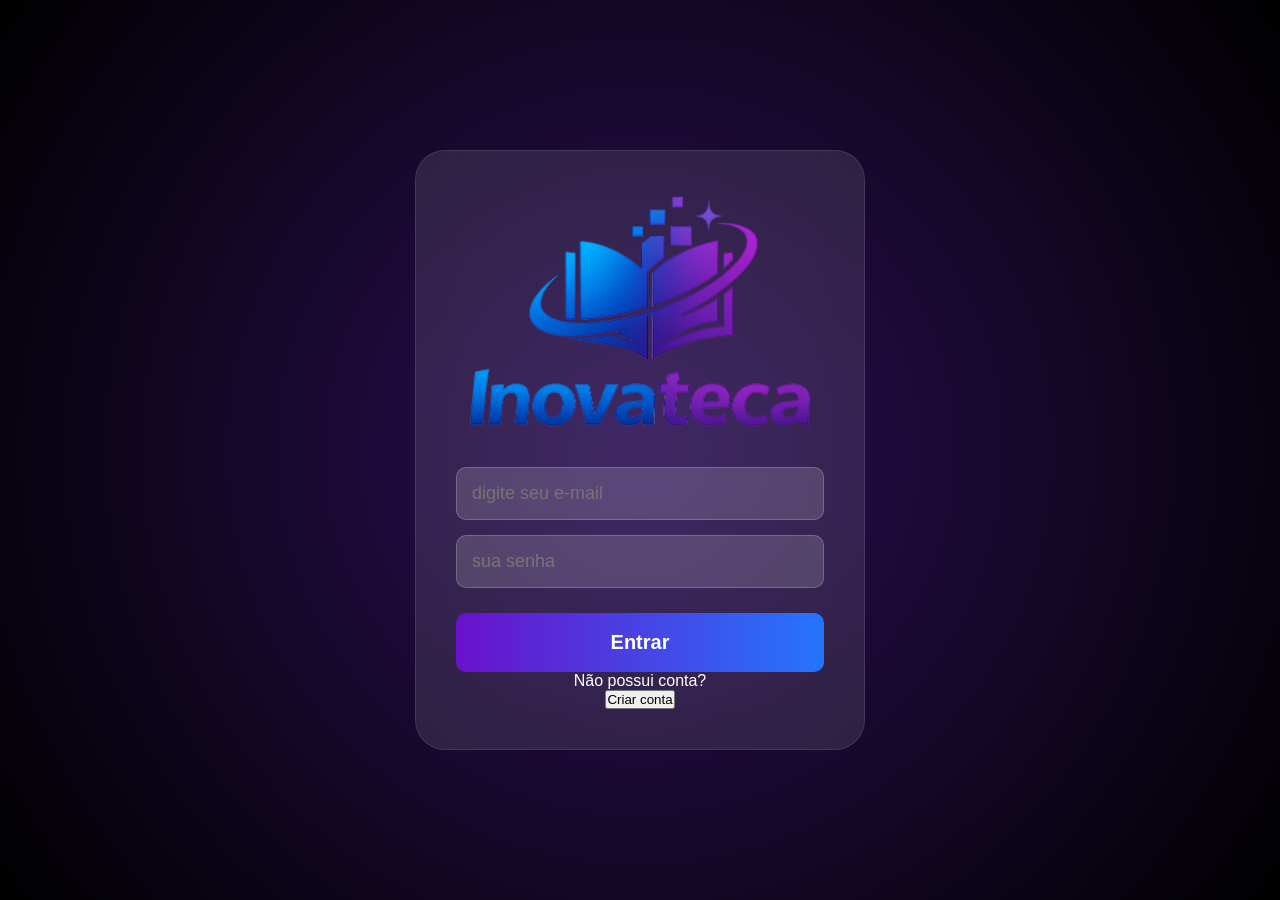
==== commit 6e9cd083: "fchcf" ====
--- a/meu-site/index.html
+++ b/meu-site/index.html
@@ -1,18 +1,34 @@
 <!DOCTYPE html>
-<html lang="pt-br">
+<html lang="pt-BR">
 <head>
-    <meta charset="UTF-8">sc
-    <meta name="viewport" content="width=device-width, initial-ale=1.0">
-    <title>Inovateca | Biblioteca Virtual</title>
+    <meta charset="UTF-8">
+    <meta name="viewport" content="width=device-width, initial-scale=1.0">
+    <title>Login - Inovateca</title>
     <link rel="stylesheet" href="style.css">
-    <link href="https://fonts.googleapis.com/css2?family=Poppins:wght@400;600;700&display=swap" rel="stylesheet">
-    <link rel="stylesheet" href="https://cdnjs.cloudflare.com/ajax/libs/font-awesome/6.0.0/css/all.min.css">
 </head>
 <body>
+    <section id="login" class="panel">
+        <div class="auth-card">
+            <img src="icones/logo.png" alt="Inovateca" class="logo-gigante"> 
+            
+            <div class="input-container">
+                <div class="input-group"> 
+                    <input type="email" id="email-input" placeholder="digite seu e-mail">
+                </div>
+                <div class="input-group">
+                    <input type="password" id="senha-input" placeholder="sua senha">
+                </div>
+            </div>
 
+           <button class="btn-primary" onclick="alert('Bem-vindo à Inovateca!'); window.location.href='Catálogo.html'">Entrar</button>
+
+            <div class="switch-auth">
+                <p>Não possui conta?</p>
+                <button class="btn-secondary" onclick="window.location.href='Cadastro.html'">Criar conta</button>
+            </div>
+        </div>
+    </section>  
     
-    <img src="icones/logo2.png" alt="Inovateca" class="logo-fixa-canto">
-    <div class="stars-bg"></div>
-
+    <script src="script.js"></script>
 </body>
 </html>
--- a/meu-site/style.css
+++ b/meu-site/style.css
@@ -144,4 +144,453 @@
 #abrir-chamado input:focus, #abrir-chamado textarea:focus {
     border-color: #6a11cb;
     box-shadow: 0 0 10px rgba(106, 17, 203, 0.3);
+}
+/* =========================================
+   TELA DE DETALHES DO LIVRO
+========================================= */
+
+/* Fundo roxo simulando o espaço */
+body.pagina-livro {
+    background: radial-gradient(circle at center, #2b1055 0%, #000 100%);
+    color: white;
+    background-size: cover;
+    background-attachment: fixed;
+    font-family: Arial, sans-serif;
+    display: flex;
+    justify-content: center;
+    align-items: center;
+    min-height: 100vh;
+    margin: 0;
+    color: #000; /* Texto escuro como na imagem */
+}
+
+/* Caixa principal que segura tudo */
+.container-livro {
+    display: flex;
+    gap: 40px; /* Espaço entre a imagem e o texto */
+    max-width: 900px;
+    padding: 30px;
+    /* Efeito de "vidro" atrás do texto */
+    background: rgba(255, 255, 255, 0.2); 
+    backdrop-filter: blur(10px);
+    border-radius: 15px;
+    box-shadow: 0 8px 32px rgba(0, 0, 0, 0.2);
+}
+
+/* COLUNA ESQUERDA (Capa e Botões) */
+.coluna-esquerda {
+    display: flex;
+    flex-direction: column;
+    gap: 15px;
+    width: 200px; /* Largura da capa */
+}
+
+.capa-livro {
+    width: 100%;
+    border-radius: 5px;
+    box-shadow: 0 4px 10px rgba(0,0,0,0.4);
+    margin-bottom: 10px;
+}
+
+/* Estilo dos 3 botões ovais */
+.btn-livro {
+    width: 100%;
+    padding: 10px;
+    background: rgba(70, 80, 180, 0.6); /* Azul escuro transparente */
+    color: #fff;
+    border: none;
+    border-radius: 25px; /* Deixa o botão redondo nas pontas */
+    font-size: 16px;
+    cursor: pointer;
+    font-weight: bold;
+    transition: 0.3s;
+}
+
+.btn-livro:hover {
+    background: rgba(70, 80, 180, 0.9);
+}
+
+/* COLUNA DIREITA (Textos) */
+.coluna-direita {
+    flex: 1; /* Ocupa o resto do espaço */
+}
+
+.coluna-direita h2 {
+    margin: 0;
+    font-size: 26px;
+}
+
+.coluna-direita .autor {
+    margin: 5px 0 15px 0;
+    font-size: 18px;
+    color: #333;
+}
+
+.coluna-direita hr {
+    border: 0;
+    height: 1px;
+    background: #555;
+    margin-bottom: 15px;
+}
+
+.coluna-direita p {
+    margin: 8px 0;
+    font-size: 16px;
+}
+
+/* Estrelinhas de avaliação */
+.avaliacao {
+    margin: 15px 0;
+    font-size: 16px;
+    display: flex;
+    align-items: center;
+    gap: 10px;
+}
+
+.estrelas {
+    color: #ffcc00; /* Amarelo dourado */
+}
+
+.sinopse {
+    margin-top: 20px;
+    line-height: 1.6;
+    text-align: justify;
+}
+/* =========================================
+   TELA DE FINALIZAÇÃO DE COMPRA
+========================================= */
+
+body.pagina-comprar {
+    background: radial-gradient(circle at center, #2b1055 0%, #000 100%);
+    color: white;
+    background-size: cover;
+    background-attachment: fixed;
+    font-family: Arial, sans-serif;
+    display: flex;
+    justify-content: center;
+    align-items: center;
+    min-height: 100vh;
+    margin: 0;
+    color: #000;
+}
+
+/* Container principal ajustado para ter o rodapé */
+.container-compra {
+    display: flex;
+    flex-direction: column;
+    max-width: 900px;
+    width: 100%;
+    padding: 30px;
+    background: rgba(255, 255, 255, 0.2);
+    backdrop-filter: blur(10px);
+    border-radius: 15px;
+    box-shadow: 0 8px 32px rgba(0, 0, 0, 0.2);
+}
+
+.compra-info-wrapper {
+    display: flex;
+    gap: 40px;
+    margin-bottom: 20px;
+}
+
+.coluna-esquerda-compra { width: 200px; }
+.coluna-direita-compra { flex: 1; }
+
+.coluna-direita-compra h2 { margin: 0; font-size: 26px; }
+.coluna-direita-compra .autor { margin: 5px 0 10px 0; font-size: 18px; color: #333; }
+.avaliacao-compra { font-size: 16px; margin-bottom: 10px; }
+.linha-divisoria { border: 0; height: 1px; background: #555; margin: 15px 0; }
+.preco { font-size: 28px; font-weight: bold; margin: 10px 0; color: #111; }
+.instrucao-pagamento { font-size: 16px; margin-bottom: 15px; }
+
+/* Botões de pagamento roxos/azuis com gradiente */
+.opcoes-pagamento {
+    display: flex;
+    flex-direction: column;
+    gap: 10px;
+}
+
+.btn-pagamento {
+    width: 100%;
+    padding: 12px;
+    background: linear-gradient(90deg, #1f3b9c, #7025c4);
+    color: white;
+    border: 2px solid transparent;
+    border-radius: 8px;
+    font-size: 16px;
+    cursor: pointer;
+    display: flex;
+    align-items: center;
+    justify-content: center;
+    gap: 10px;
+    transition: 0.3s;
+}
+
+/* Quando passa o mouse ou quando clica e ele fica selecionado */
+.btn-pagamento:hover, .btn-pagamento.selecionado {
+    background: linear-gradient(90deg, #162a73, #551b96);
+    border: 2px solid #fff; /* Borda branca para mostrar que selecionou */
+}
+
+/* Checkboxes lado a lado */
+.checkbox-container {
+    display: flex;
+    gap: 20px;
+    margin-top: 20px;
+    font-size: 14px;
+    font-weight: bold;
+}
+
+/* Rodapé: Botões Cancelar / Comprar */
+.compra-acoes-footer {
+    display: flex;
+    align-items: center;
+    justify-content: center;
+    gap: 20px;
+    margin-top: 20px;
+}
+
+.btn-acao {
+    padding: 10px 30px;
+    border: none;
+    border-radius: 20px;
+    font-size: 16px;
+    cursor: pointer;
+    color: white;
+    background: #2546b0;
+    transition: 0.3s;
+}
+
+.btn-acao:hover { background: #183080; }
+
+.seguranca-texto {
+    font-size: 14px;
+    color: #222;
+    display: flex;
+    align-items: center;
+    gap: 5px;
+    margin-left: 10px;
+}
+/* =========================================
+   TELA DE AMOSTRA DE LEITURA
+========================================= */
+
+body.pagina-amostra {
+ background: radial-gradient(circle at center, #2b1055 0%, #000 100%);
+    color: white;
+    background-size: cover;
+    background-attachment: fixed;
+    font-family: Arial, sans-serif;
+    display: flex;
+    flex-direction: column;
+    align-items: center;
+    min-height: 100vh;
+    margin: 0;
+    padding: 20px;
+    box-sizing: border-box;
+}
+
+/* Cabeçalho */
+.header-amostra {
+    display: flex;
+    justify-content: center;
+    align-items: center;
+    width: 100%;
+    max-width: 900px;
+    position: relative;
+    margin-top: 10px;
+    margin-bottom: 20px;
+}
+
+.header-amostra h1 {
+    font-size: 28px;
+    color: #ffffff;
+    margin: 0;
+}
+
+.btn-voltar-texto {
+    position: absolute;
+    right: 0;
+    font-size: 20px;
+    color: #ffffff;
+    text-decoration: none;
+    font-weight: bold;
+}
+
+.btn-voltar-texto:hover {
+    text-decoration: underline;
+}
+
+/* A folha de papel do livro */
+.container-folha {
+    background-color: #fff;
+    width: 100%;
+    max-width: 900px;
+    height: 60vh; /* Altura da folha na tela */
+    overflow-y: auto; /* Permite rolar o texto por dentro da caixa */
+    padding: 40px;
+    box-shadow: 0 10px 30px rgba(0, 0, 0, 0.3);
+    border-radius: 5px;
+    box-sizing: border-box;
+    font-family: "Times New Roman", Times, serif; /* Fonte clássica de livro */
+}
+
+/* Estilo do texto do livro */
+.conteudo-livro .capitulo-titulo {
+    text-align: center;
+    font-size: 22px;
+    margin-bottom: 5px;
+}
+
+.conteudo-livro .capitulo-subtitulo {
+    text-align: center;
+    font-size: 16px;
+    font-weight: normal;
+    margin-bottom: 30px;
+}
+
+.conteudo-livro p {
+    text-align: justify;
+    text-indent: 40px; /* Recuo no começo do parágrafo */
+    line-height: 1.6;
+    margin-bottom: 15px;
+    font-size: 16px;
+}
+
+/* Botões Embaixo */
+.footer-amostra {
+    display: flex;
+    gap: 30px;
+    margin-top: 30px;
+    margin-bottom: 20px;
+}
+
+.btn-acao-grande {
+    background-color: #2546b0;
+    color: white;
+    border: none;
+    border-radius: 30px;
+    padding: 15px 40px;
+    font-size: 20px;
+    cursor: pointer;
+    font-weight: bold;
+    transition: 0.3s;
+    box-shadow: 0 4px 10px rgba(0,0,0,0.2);
+}
+
+.btn-acao-grande:hover {
+    background-color: #183080;
+}
+/* =========================================
+   TELA DE EMPRÉSTIMO
+========================================= */
+
+body.pagina-emprestimo {
+    background: radial-gradient(circle at center, #2b1055 0%, #000 100%);
+    color: white;
+    background-size: cover;
+    background-attachment: fixed;
+    font-family: Arial, sans-serif;
+    display: flex;
+    justify-content: center;
+    align-items: center;
+    min-height: 100vh;
+    margin: 0;
+    color: #000;
+}
+
+.container-emprestimo {
+    display: flex;
+    flex-direction: column;
+    max-width: 900px;
+    width: 100%;
+    padding: 30px;
+    background: rgba(230, 224, 224, 0.2);
+    backdrop-filter: blur(10px);
+    border-radius: 15px;
+    box-shadow: 0 8px 32px rgba(0, 0, 0, 0.2);
+}
+
+.topo-emprestimo {
+    display: flex;
+    gap: 40px;
+}
+
+.coluna-esq { width: 200px; }
+.coluna-dir { flex: 1; }
+
+.coluna-dir h2 { margin: 0; font-size: 26px; }
+.coluna-dir .autor { margin: 5px 0 10px 0; font-size: 18px; color: #070707; }
+
+/* Rodapé do Empréstimo */
+.rodape-emprestimo {
+    display: flex;
+    justify-content: space-between; /* Empurra infos pra esquerda e botão pra direita */
+    align-items: flex-end; /* Alinha o botão por baixo */
+    margin-top: 30px;
+    padding-top: 20px;
+    border-top: 1px solid rgba(0,0,0,0.1); /* Uma linha suave para separar */
+}
+
+.infos-emprestimo {
+    width: 60%;
+}
+
+.infos-emprestimo h3 {
+    margin: 0 0 15px 0;
+    font-size: 20px;
+    color: #000;
+}
+
+.linha-info {
+    display: flex;
+    justify-content: space-between;
+    margin-bottom: 8px;
+    font-size: 16px;
+    color: #020202;
+}
+
+/* O Botão de Pegar Emprestado */
+.btn-pegar-emprestado {
+    background-color: #2546b0;
+    color: white;
+    border: none;
+    border-radius: 25px;
+    padding: 15px 30px;
+    font-size: 16px;
+    cursor: pointer;
+    font-weight: bold;
+    transition: 0.3s;
+    box-shadow: 0 4px 10px rgba(0,0,0,0.2);
+}
+
+.btn-pegar-emprestado:hover {
+    background-color: #183080;
+}
+
+/* ==========================================
+   ANIMAÇÕES DE TRANSIÇÃO DE PÁGINA
+   ========================================== */
+
+/* Animação de entrada (quando a página carrega) */
+body {
+    animation: entradaSuave 0.5s ease-out forwards;
+}
+
+@keyframes entradaSuave {
+    from {
+        opacity: 0;
+        transform: translateY(15px); /* Começa um pouco mais para baixo */
+    }
+    to {
+        opacity: 1;
+        transform: translateY(0); /* Vai para a posição original */
+    }
+}
+
+/* Classe de saída (adicionada pelo JavaScript na hora de trocar de tela) */
+body.saindo {
+    opacity: 0;
+    transform: translateY(-15px); /* Sobe um pouquinho antes de sumir */
+    transition: opacity 0.4s ease-in, transform 0.4s ease-in;
 }
